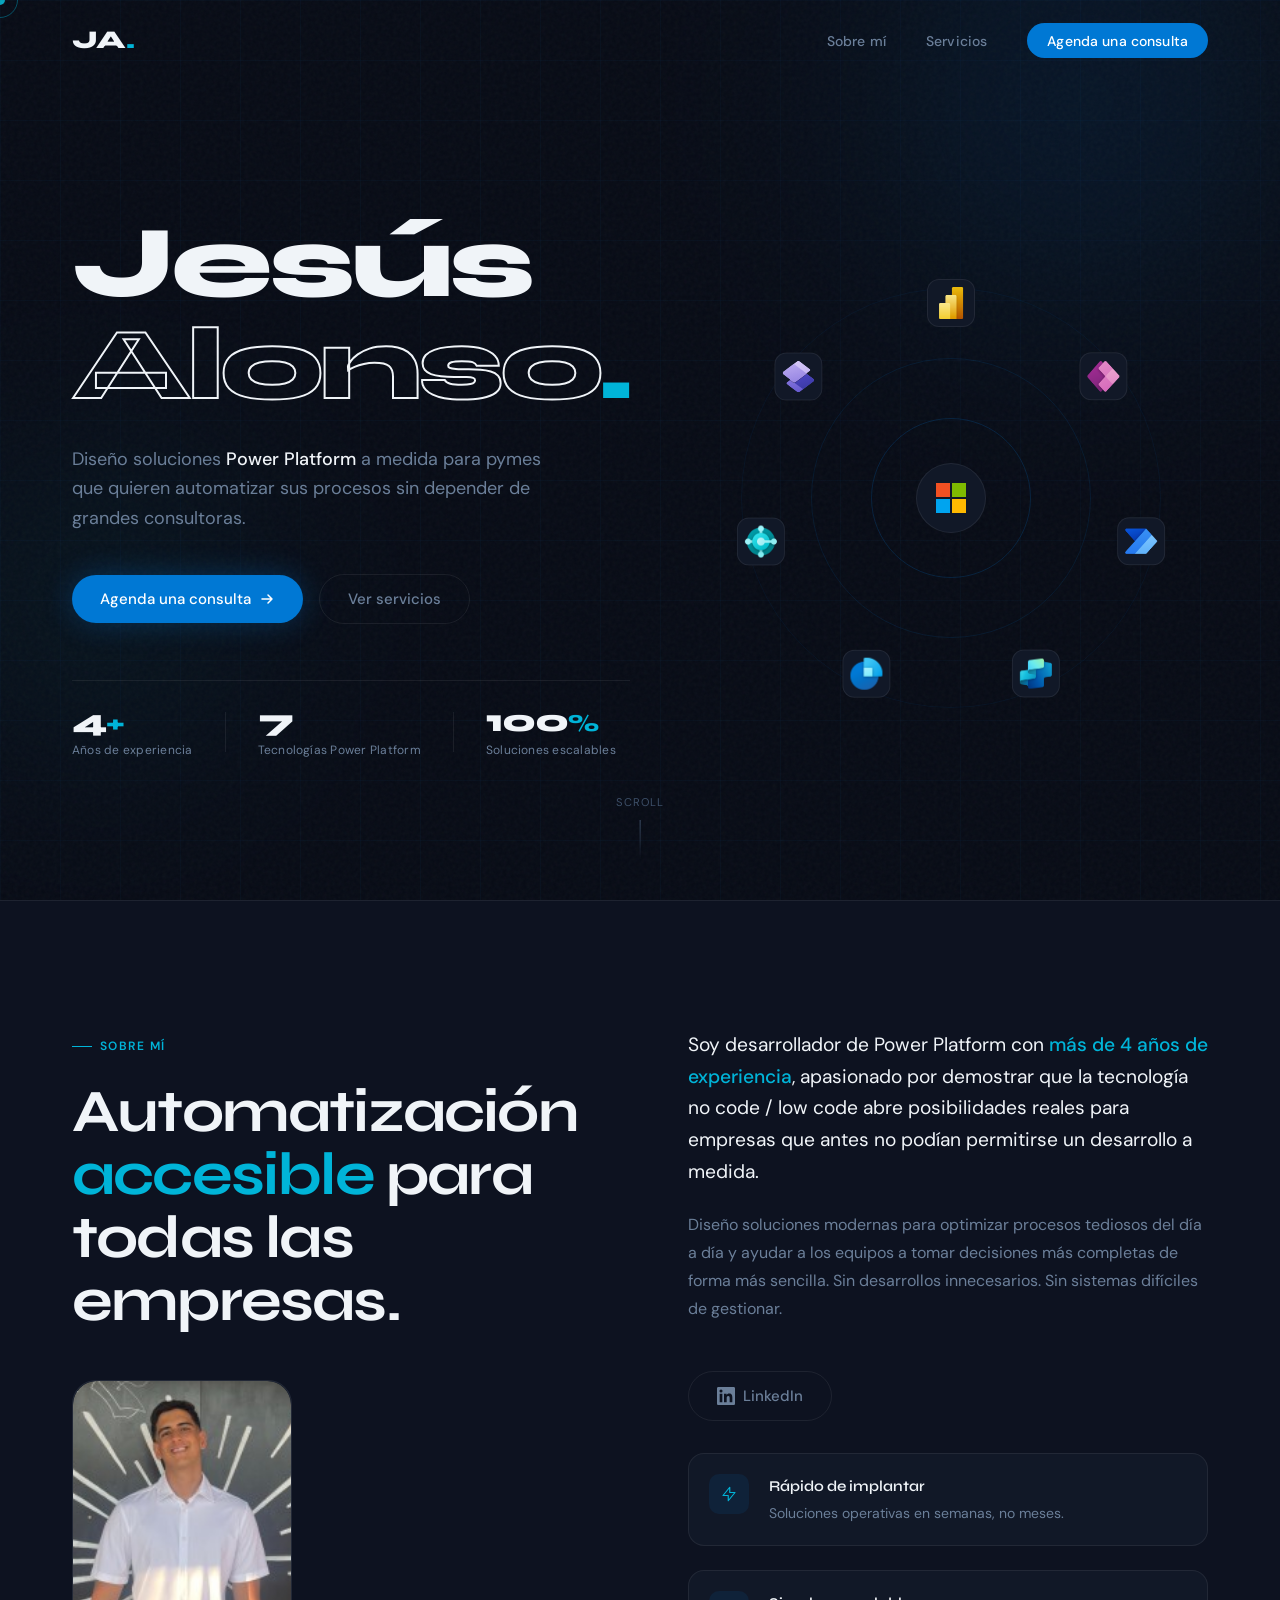
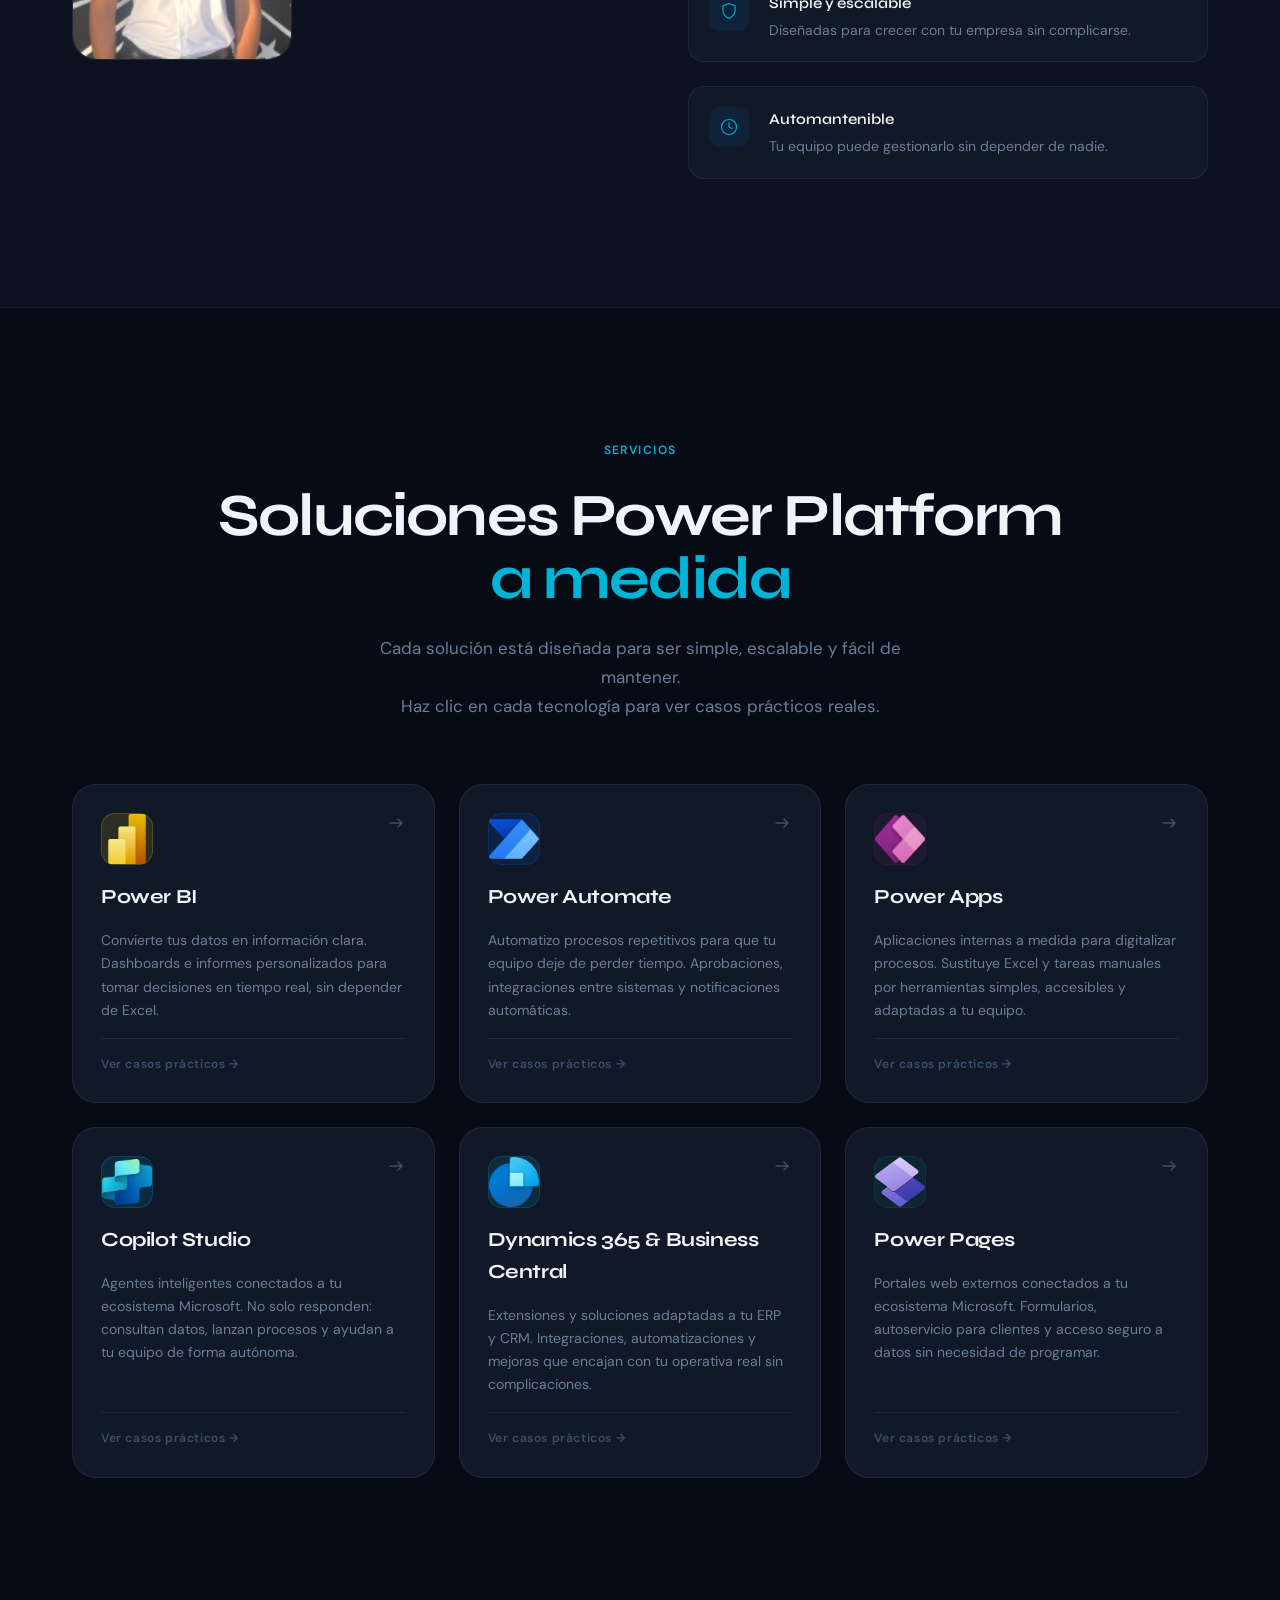
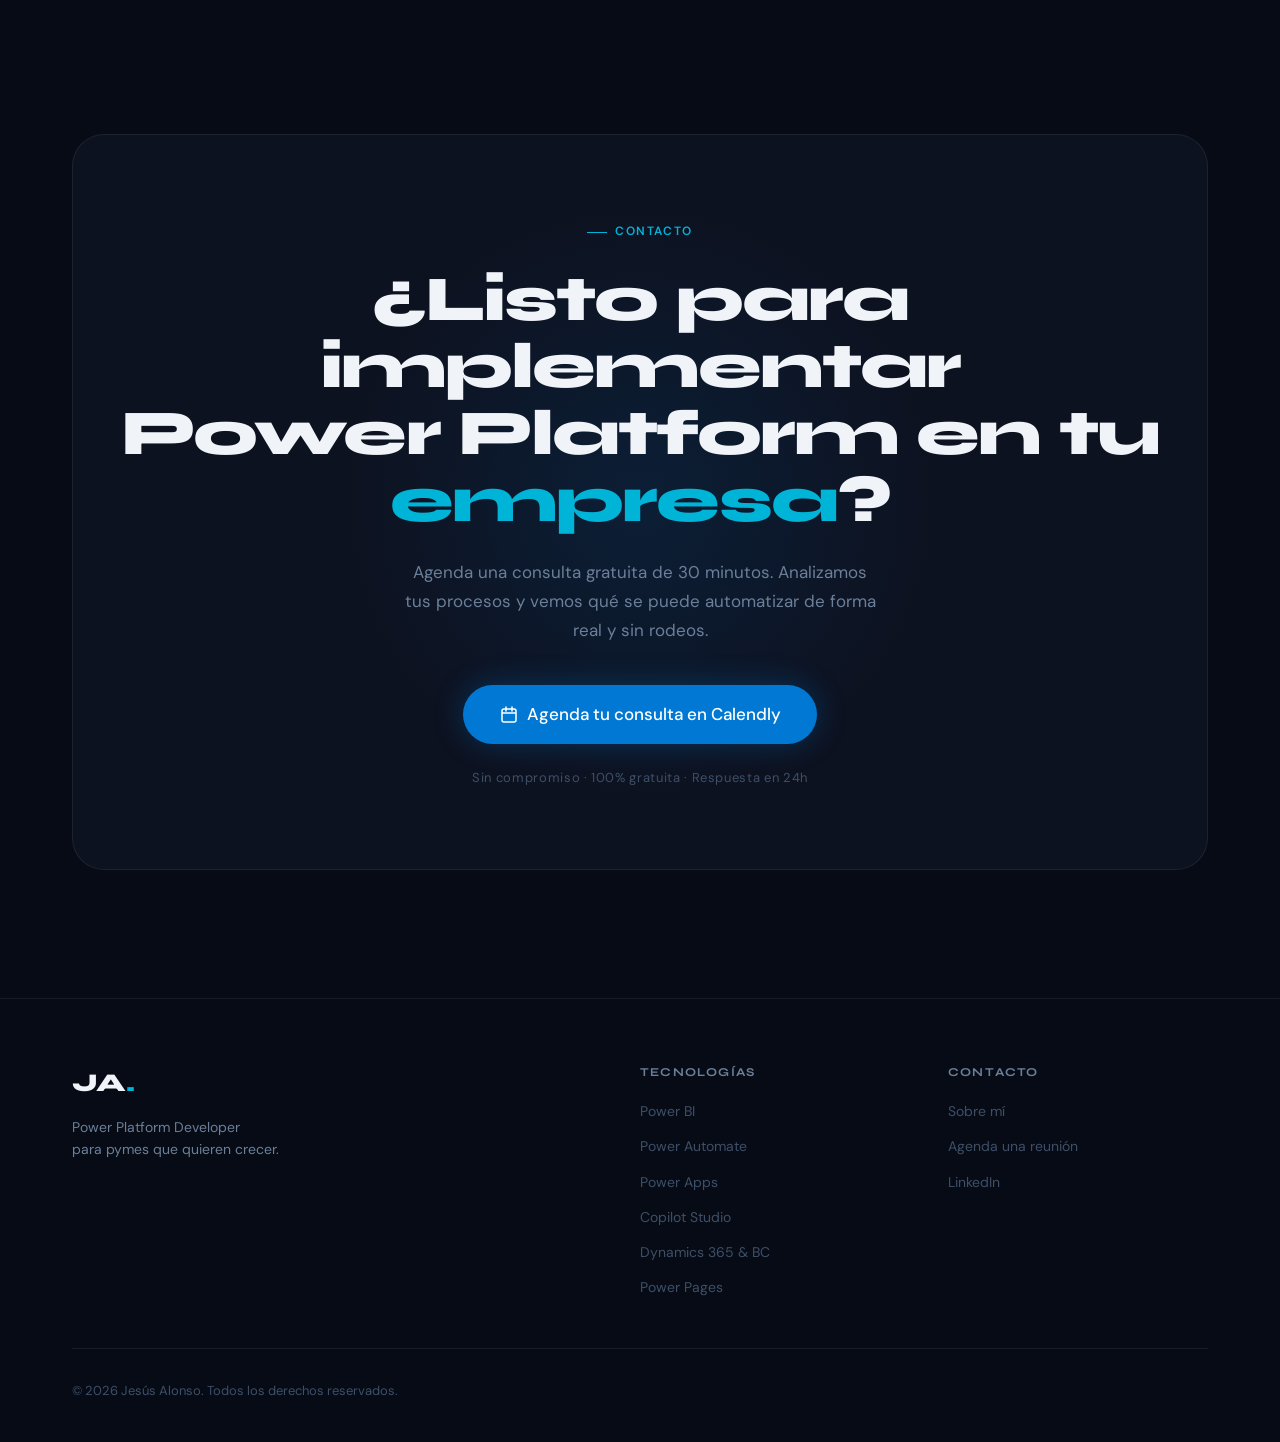
==== index.html @ 7ef9ef55 "Remove hero subtitle br tag, let text flow naturally" ====
<!DOCTYPE html>
<html lang="es">
<head>
  <meta charset="UTF-8" />
  <meta name="viewport" content="width=device-width, initial-scale=1.0" />
  <title>Jesús Alonso — Power Platform Developer</title>
  <meta name="description" content="Soluciones Power Platform a medida para optimizar los procesos de tu empresa. Power BI, Power Apps, Power Automate, Copilot Studio, Dynamics 365 y Business Central." />
  <link rel="preconnect" href="https://fonts.googleapis.com" />
  <link rel="preconnect" href="https://fonts.gstatic.com" crossorigin />
  <link href="https://fonts.googleapis.com/css2?family=Syne:wght@400;500;600;700;800&family=DM+Sans:ital,opsz,wght@0,9..40,300;0,9..40,400;0,9..40,500;1,9..40,300&display=swap" rel="stylesheet" />
  <link rel="stylesheet" href="css/styles.css" />
</head>
<body>

  <!-- CURSOR -->
  <div class="cursor" id="cursor"></div>
  <div class="cursor-trail" id="cursorTrail"></div>

  <!-- NAVIGATION -->
  <nav class="nav" id="nav">
    <div class="nav-inner">
      <a href="#" class="nav-logo">JA<span class="dot">.</span></a>
      <ul class="nav-links">
        <li><a href="#about">Sobre mí</a></li>
        <li><a href="#services">Servicios</a></li>
        <li><a href="#contact" class="nav-cta">Agenda una consulta</a></li>
      </ul>
      <button class="nav-toggle" id="navToggle" aria-label="Menú">
        <span></span><span></span><span></span>
      </button>
    </div>
  </nav>

  <!-- HERO -->
  <section class="hero" id="hero">
    <div class="hero-bg">
      <div class="grid-overlay"></div>
      <div class="glow glow-1"></div>
      <div class="glow glow-2"></div>
      <div class="noise"></div>
    </div>

    <div class="hero-content">
      <h1 class="hero-title reveal">
        <span class="title-line">Jesús</span>
        <span class="title-line accent-line">Alonso<span class="accent-dot">.</span></span>
      </h1>

      <p class="hero-subtitle reveal">
        Diseño soluciones <strong>Power Platform</strong> a medida para pymes que quieren automatizar sus procesos sin depender de grandes consultoras.
      </p>

      <div class="hero-actions reveal">
        <a href="#contact" class="btn btn-primary">
          <span>Agenda una consulta</span>
          <svg width="16" height="16" viewBox="0 0 16 16" fill="none"><path d="M3 8h10M9 4l4 4-4 4" stroke="currentColor" stroke-width="1.5" stroke-linecap="round" stroke-linejoin="round"/></svg>
        </a>
        <a href="#services" class="btn btn-ghost">Ver servicios</a>
      </div>

      <div class="hero-stats reveal">
        <div class="stat">
          <span class="stat-number">4<span class="stat-plus">+</span></span>
          <span class="stat-label">Años de experiencia</span>
        </div>
        <div class="stat-divider"></div>
        <div class="stat">
          <span class="stat-number">7</span>
          <span class="stat-label">Tecnologías Power Platform</span>
        </div>
        <div class="stat-divider"></div>
        <div class="stat">
          <span class="stat-number">100<span class="stat-plus">%</span></span>
          <span class="stat-label">Soluciones escalables</span>
        </div>
      </div>
    </div>

    <div class="hero-visual">
      <div class="tech-orbit">
        <div class="orbit-ring orbit-ring-1"></div>
        <div class="orbit-ring orbit-ring-2"></div>
        <div class="orbit-ring orbit-ring-3"></div>
        <div class="orbit-center">
          <svg class="ms-logo" viewBox="0 0 32 32" fill="none" xmlns="http://www.w3.org/2000/svg">
            <rect x="1" y="1" width="14" height="14" fill="#f25022"/>
            <rect x="17" y="1" width="14" height="14" fill="#7fba00"/>
            <rect x="1" y="17" width="14" height="14" fill="#00a4ef"/>
            <rect x="17" y="17" width="14" height="14" fill="#ffb900"/>
          </svg>
        </div>
        <!-- Power BI -->
        <div class="orbit-icon" style="--angle:0deg" title="Power BI">
          <img src="img/Power bi.svg.png" alt="Power BI" style="width:32px;height:32px;object-fit:contain;" />
        </div>
        <!-- Power Apps -->
        <div class="orbit-icon" style="--angle:51.4deg" title="Power Apps">
          <img src="img/PowerappsLogo.svg.png" alt="Power Apps" style="width:32px;height:32px;object-fit:contain;" />
        </div>
        <!-- Power Automate -->
        <div class="orbit-icon" style="--angle:102.8deg" title="Power Automate">
          <img src="img/LogoPowerautomate.svg.png" alt="Power Automate" style="width:32px;height:32px;object-fit:contain;" />
        </div>
        <!-- Copilot Studio -->
        <div class="orbit-icon" style="--angle:154.2deg" title="Copilot Studio">
          <img src="img/CopilotStudioLogo.webp" alt="Copilot Studio" style="width:32px;height:32px;object-fit:contain;" />
        </div>
        <!-- Dynamics 365 Sales -->
        <div class="orbit-icon" style="--angle:205.7deg" title="Dynamics 365 Sales">
          <img src="img/LogoDynamics365Sales.svg.png" alt="Dynamics 365 Sales" style="width:32px;height:32px;object-fit:contain;" />
        </div>
        <!-- Business Central -->
        <div class="orbit-icon" style="--angle:257.1deg" title="Business Central">
          <img src="img/LogoBusinessCentral.svg.png" alt="Business Central" style="width:32px;height:32px;object-fit:contain;" />
        </div>
        <!-- Power Pages -->
        <div class="orbit-icon" style="--angle:308.5deg" title="Power Pages">
          <img src="img/LogoPowerPages.svg" alt="Power Pages" style="width:32px;height:32px;object-fit:contain;" />
        </div>
      </div>
    </div>

    <div class="scroll-indicator">
      <span>Scroll</span>
      <div class="scroll-line"></div>
    </div>
  </section>

  <!-- ABOUT -->
  <section class="about section" id="about">
    <div class="container">
      <div class="about-grid">
        <div class="about-left">
          <div class="section-tag reveal">Sobre mí</div>
          <h2 class="section-title reveal">
            Automatización<br /><em>accesible</em> para<br />todas las empresas.
          </h2>
          <div class="about-portrait reveal">
            <div class="portrait-frame">
              <div class="portrait-placeholder">
                <img src="img/JesusImagenPersonal.jfif" alt="Jesús Alonso" style="width:100%;height:100%;object-fit:cover;border-radius:inherit;" />
              </div>
              <div class="portrait-accent"></div>
            </div>
          </div>
        </div>

        <div class="about-right">
          <p class="about-lead reveal">
            Soy desarrollador de Power Platform con <strong>más de 4 años de experiencia</strong>, apasionado por demostrar que la tecnología no code / low code abre posibilidades reales para empresas que antes no podían permitirse un desarrollo a medida.
          </p>
          <p class="about-body reveal">
            Diseño soluciones modernas para optimizar procesos tediosos del día a día y ayudar a los equipos a tomar decisiones más completas de forma más sencilla. Sin desarrollos innecesarios. Sin sistemas difíciles de gestionar.
          </p>

          <a href="https://www.linkedin.com/in/jesús-alonso-cendrero-a68b97226" target="_blank" rel="noopener noreferrer" class="btn btn-ghost reveal" style="display:inline-flex;align-items:center;gap:0.5rem;margin-bottom:2rem;">
            <svg width="18" height="18" viewBox="0 0 24 24" fill="currentColor"><path d="M20.447 20.452h-3.554v-5.569c0-1.328-.027-3.037-1.852-3.037-1.853 0-2.136 1.445-2.136 2.939v5.667H9.351V9h3.414v1.561h.046c.477-.9 1.637-1.85 3.37-1.85 3.601 0 4.267 2.37 4.267 5.455v6.286zM5.337 7.433a2.062 2.062 0 0 1-2.063-2.065 2.064 2.064 0 1 1 2.063 2.065zm1.782 13.019H3.555V9h3.564v11.452zM22.225 0H1.771C.792 0 0 .774 0 1.729v20.542C0 23.227.792 24 1.771 24h20.451C23.2 24 24 23.227 24 22.271V1.729C24 .774 23.2 0 22.222 0h.003z"/></svg>
            <span>LinkedIn</span>
          </a>

          <div class="about-pillars reveal">
            <div class="pillar">
              <div class="pillar-icon">
                <svg viewBox="0 0 24 24" fill="none" stroke="currentColor" stroke-width="1.5"><path d="M13 10V3L4 14h7v7l9-11h-7z" stroke-linecap="round" stroke-linejoin="round"/></svg>
              </div>
              <div>
                <h4>Rápido de implantar</h4>
                <p>Soluciones operativas en semanas, no meses.</p>
              </div>
            </div>
            <div class="pillar">
              <div class="pillar-icon">
                <svg viewBox="0 0 24 24" fill="none" stroke="currentColor" stroke-width="1.5"><path d="M12 22s8-4 8-10V5l-8-3-8 3v7c0 6 8 10 8 10z" stroke-linecap="round" stroke-linejoin="round"/></svg>
              </div>
              <div>
                <h4>Simple y escalable</h4>
                <p>Diseñadas para crecer con tu empresa sin complicarse.</p>
              </div>
            </div>
            <div class="pillar">
              <div class="pillar-icon">
                <svg viewBox="0 0 24 24" fill="none" stroke="currentColor" stroke-width="1.5"><circle cx="12" cy="12" r="10"/><path d="M12 6v6l4 2" stroke-linecap="round" stroke-linejoin="round"/></svg>
              </div>
              <div>
                <h4>Automantenible</h4>
                <p>Tu equipo puede gestionarlo sin depender de nadie.</p>
              </div>
            </div>
          </div>
        </div>
      </div>
    </div>
  </section>

  <!-- SERVICES -->
  <section class="services section" id="services">
    <div class="container">
      <div class="section-header">
        <div class="section-tag reveal">Servicios</div>
        <h2 class="section-title reveal">
          Soluciones Power Platform<br /><em>a medida</em>
        </h2>
        <p class="section-desc reveal">
          Cada solución está diseñada para ser simple, escalable y fácil de mantener.<br />
          Haz clic en cada tecnología para ver casos prácticos reales.
        </p>
      </div>

      <div class="services-grid">

        <!-- Power BI -->
        <a href="pages/power-bi.html" class="service-card reveal" data-color="#F2C811">
          <div class="card-top">
            <div class="card-icon" style="--icon-color: #F2C811">
              <img src="img/Power bi.svg.png" alt="Power BI" style="width:100%;height:100%;object-fit:contain;" />
            </div>
            <div class="card-arrow">
              <svg width="20" height="20" viewBox="0 0 20 20" fill="none"><path d="M4 10h12M12 6l4 4-4 4" stroke="currentColor" stroke-width="1.5" stroke-linecap="round" stroke-linejoin="round"/></svg>
            </div>
          </div>
          <h3 class="card-title">Power BI</h3>
          <p class="card-desc">Convierte tus datos en información clara. Dashboards e informes personalizados para tomar decisiones en tiempo real, sin depender de Excel.</p>
          <div class="card-tag">Ver casos prácticos →</div>
        </a>

        <!-- Power Automate -->
        <a href="pages/power-automate.html" class="service-card reveal" data-color="#0066FF">
          <div class="card-top">
            <div class="card-icon" style="--icon-color: #0066FF">
              <img src="img/LogoPowerautomate.svg.png" alt="Power Automate" style="width:100%;height:100%;object-fit:contain;" />
            </div>
            <div class="card-arrow">
              <svg width="20" height="20" viewBox="0 0 20 20" fill="none"><path d="M4 10h12M12 6l4 4-4 4" stroke="currentColor" stroke-width="1.5" stroke-linecap="round" stroke-linejoin="round"/></svg>
            </div>
          </div>
          <h3 class="card-title">Power Automate</h3>
          <p class="card-desc">Automatizo procesos repetitivos para que tu equipo deje de perder tiempo. Aprobaciones, integraciones entre sistemas y notificaciones automáticas.</p>
          <div class="card-tag">Ver casos prácticos →</div>
        </a>

        <!-- Power Apps -->
        <a href="pages/power-apps.html" class="service-card reveal" data-color="#742774">
          <div class="card-top">
            <div class="card-icon" style="--icon-color: #742774">
              <img src="img/PowerappsLogo.svg.png" alt="Power Apps" style="width:100%;height:100%;object-fit:contain;" />
            </div>
            <div class="card-arrow">
              <svg width="20" height="20" viewBox="0 0 20 20" fill="none"><path d="M4 10h12M12 6l4 4-4 4" stroke="currentColor" stroke-width="1.5" stroke-linecap="round" stroke-linejoin="round"/></svg>
            </div>
          </div>
          <h3 class="card-title">Power Apps</h3>
          <p class="card-desc">Aplicaciones internas a medida para digitalizar procesos. Sustituye Excel y tareas manuales por herramientas simples, accesibles y adaptadas a tu equipo.</p>
          <div class="card-tag">Ver casos prácticos →</div>
        </a>

        <!-- Copilot Studio -->
        <a href="pages/copilot-studio.html" class="service-card reveal" data-color="#00B0F0">
          <div class="card-top">
            <div class="card-icon" style="--icon-color: #00B0F0">
              <img src="img/CopilotStudioLogo.webp" alt="Copilot Studio" style="width:100%;height:100%;object-fit:contain;" />
            </div>
            <div class="card-arrow">
              <svg width="20" height="20" viewBox="0 0 20 20" fill="none"><path d="M4 10h12M12 6l4 4-4 4" stroke="currentColor" stroke-width="1.5" stroke-linecap="round" stroke-linejoin="round"/></svg>
            </div>
          </div>
          <h3 class="card-title">Copilot Studio</h3>
          <p class="card-desc">Agentes inteligentes conectados a tu ecosistema Microsoft. No solo responden: consultan datos, lanzan procesos y ayudan a tu equipo de forma autónoma.</p>
          <div class="card-tag">Ver casos prácticos →</div>
        </a>

        <!-- Dynamics 365 -->
        <a href="pages/dynamics-365.html" class="service-card reveal" data-color="#002050">
          <div class="card-top">
            <div class="card-icon" style="--icon-color: #00B4D8">
              <img src="img/LogoDynamics365Sales.svg.png" alt="Dynamics 365" style="width:100%;height:100%;object-fit:contain;" />
            </div>
            <div class="card-arrow">
              <svg width="20" height="20" viewBox="0 0 20 20" fill="none"><path d="M4 10h12M12 6l4 4-4 4" stroke="currentColor" stroke-width="1.5" stroke-linecap="round" stroke-linejoin="round"/></svg>
            </div>
          </div>
          <h3 class="card-title">Dynamics 365 & Business Central</h3>
          <p class="card-desc">Extensiones y soluciones adaptadas a tu ERP y CRM. Integraciones, automatizaciones y mejoras que encajan con tu operativa real sin complicaciones.</p>
          <div class="card-tag">Ver casos prácticos →</div>
        </a>

        <!-- Power Pages -->
        <a href="pages/power-pages.html" class="service-card reveal" data-color="#038387">
          <div class="card-top">
            <div class="card-icon" style="--icon-color: #038387">
              <img src="img/LogoPowerPages.svg" alt="Power Pages" style="width:100%;height:100%;object-fit:contain;" />
            </div>
            <div class="card-arrow">
              <svg width="20" height="20" viewBox="0 0 20 20" fill="none"><path d="M4 10h12M12 6l4 4-4 4" stroke="currentColor" stroke-width="1.5" stroke-linecap="round" stroke-linejoin="round"/></svg>
            </div>
          </div>
          <h3 class="card-title">Power Pages</h3>
          <p class="card-desc">Portales web externos conectados a tu ecosistema Microsoft. Formularios, autoservicio para clientes y acceso seguro a datos sin necesidad de programar.</p>
          <div class="card-tag">Ver casos prácticos →</div>
        </a>

      </div>
    </div>
  </section>

  <!-- CTA / CONTACT -->
  <section class="contact section" id="contact">
    <div class="container">
      <div class="contact-inner">
        <div class="contact-bg-glow"></div>
        <div class="section-tag reveal">Contacto</div>
        <h2 class="contact-title reveal">
          ¿Listo para implementar <br />Power Platform en tu <br /><em>empresa</em>?
        </h2>
        <p class="contact-desc reveal">
          Agenda una consulta gratuita de 30 minutos. Analizamos tus procesos y vemos qué se puede automatizar de forma real y sin rodeos.
        </p>
        <div class="contact-actions reveal">
          <a
            href="https://calendly.com/jesusalonsopp"
            target="_blank"
            rel="noopener noreferrer"
            class="btn btn-primary btn-large"
          >
            <svg width="20" height="20" viewBox="0 0 20 20" fill="none"><rect x="3" y="4" width="14" height="13" rx="2" stroke="currentColor" stroke-width="1.5"/><path d="M3 8h14" stroke="currentColor" stroke-width="1.5"/><path d="M7 2v4M13 2v4" stroke="currentColor" stroke-width="1.5" stroke-linecap="round"/></svg>
            <span>Agenda tu consulta en Calendly</span>
          </a>
        </div>
        <p class="contact-note reveal">Sin compromiso · 100% gratuita · Respuesta en 24h</p>
      </div>
    </div>
  </section>

  <!-- FOOTER -->
  <footer class="footer">
    <div class="container">
      <div class="footer-inner">
        <div class="footer-brand">
          <a href="#" class="nav-logo">JA<span class="dot">.</span></a>
          <p>Power Platform Developer<br />para pymes que quieren crecer.</p>
        </div>
        <div class="footer-links">
          <h5>Tecnologías</h5>
          <ul>
            <li><a href="pages/power-bi.html">Power BI</a></li>
            <li><a href="pages/power-automate.html">Power Automate</a></li>
            <li><a href="pages/power-apps.html">Power Apps</a></li>
            <li><a href="pages/copilot-studio.html">Copilot Studio</a></li>
            <li><a href="pages/dynamics-365.html">Dynamics 365 & BC</a></li>
            <li><a href="pages/power-pages.html">Power Pages</a></li>
          </ul>
        </div>
        <div class="footer-links">
          <h5>Contacto</h5>
          <ul>
            <li><a href="#about">Sobre mí</a></li>
            <li><a href="#contact">Agenda una reunión</a></li>
            <li><a href="https://www.linkedin.com/in/jesús-alonso-cendrero-a68b97226" target="_blank" rel="noopener noreferrer">LinkedIn</a></li>
          </ul>
        </div>
      </div>
      <div class="footer-bottom">
        <p>© 2026 Jesús Alonso. Todos los derechos reservados.</p>
      </div>
    </div>
  </footer>

  <script src="js/main.js"></script>
</body>
</html>
---- css/styles.css ----
/* ===================================
   JESÚS ALONSO — POWER PLATFORM
   Design: Dark Luxury Tech
   =================================== */

/* ----------- TOKENS ----------- */
:root {
  --bg:          #070b15;
  --bg-surface:  #0d1220;
  --bg-card:     #111827;
  --bg-card-hover: #161e30;
  --border:      rgba(255,255,255,0.07);
  --border-glow: rgba(0,120,212,0.3);

  --blue:        #0078d4;
  --blue-bright: #2196f3;
  --cyan:        #00b4d8;
  --cyan-dim:    rgba(0,180,216,0.15);

  --text:        #f0f4f8;
  --text-muted:  #6b7f99;
  --text-dim:    #3d4f68;

  --radius-sm:   8px;
  --radius:      16px;
  --radius-lg:   24px;

  --font-display: 'Syne', sans-serif;
  --font-body:    'DM Sans', sans-serif;

  --ease-out: cubic-bezier(0.16, 1, 0.3, 1);
  --ease-in-out: cubic-bezier(0.4, 0, 0.2, 1);
}

/* ----------- RESET ----------- */
*, *::before, *::after { box-sizing: border-box; margin: 0; padding: 0; }

html {
  scroll-behavior: smooth;
  font-size: 16px;
}

body {
  background: var(--bg);
  color: var(--text);
  font-family: var(--font-body);
  font-size: 1rem;
  line-height: 1.6;
  overflow-x: hidden;
  cursor: none;
}

img, svg { display: block; max-width: 100%; }
a { color: inherit; text-decoration: none; }
ul { list-style: none; }

/* ----------- CURSOR ----------- */
.cursor {
  position: fixed;
  width: 10px;
  height: 10px;
  background: var(--cyan);
  border-radius: 50%;
  pointer-events: none;
  z-index: 9999;
  transform: translate(-50%, -50%);
  transition: transform 0.1s, width 0.2s var(--ease-out), height 0.2s var(--ease-out), opacity 0.2s;
  mix-blend-mode: difference;
}

.cursor-trail {
  position: fixed;
  width: 36px;
  height: 36px;
  border: 1px solid rgba(0,180,216,0.4);
  border-radius: 50%;
  pointer-events: none;
  z-index: 9998;
  transform: translate(-50%, -50%);
  transition: transform 0.12s var(--ease-out), width 0.3s var(--ease-out), height 0.3s var(--ease-out), opacity 0.3s;
}

body:has(a:hover) .cursor { width: 16px; height: 16px; }
body:has(a:hover) .cursor-trail { width: 48px; height: 48px; border-color: rgba(0,180,216,0.7); }

/* ----------- LAYOUT ----------- */
.container {
  max-width: 1200px;
  margin: 0 auto;
  padding: 0 2rem;
}

.section {
  padding: 8rem 0;
}

/* ----------- NOISE / BG ----------- */
.noise {
  position: absolute;
  inset: 0;
  background-image: url("data:image/svg+xml,%3Csvg viewBox='0 0 256 256' xmlns='http://www.w3.org/2000/svg'%3E%3Cfilter id='noise'%3E%3CfeTurbulence type='fractalNoise' baseFrequency='0.9' numOctaves='4' stitchTiles='stitch'/%3E%3C/filter%3E%3Crect width='100%25' height='100%25' filter='url(%23noise)' opacity='0.04'/%3E%3C/svg%3E");
  pointer-events: none;
  z-index: 1;
}

.grid-overlay {
  position: absolute;
  inset: 0;
  background-image:
    linear-gradient(rgba(0,120,212,0.04) 1px, transparent 1px),
    linear-gradient(90deg, rgba(0,120,212,0.04) 1px, transparent 1px);
  background-size: 60px 60px;
  pointer-events: none;
}

/* ----------- NAVIGATION ----------- */
.nav {
  position: fixed;
  top: 0;
  left: 0;
  right: 0;
  z-index: 100;
  padding: 1.25rem 0;
  transition: background 0.4s, backdrop-filter 0.4s, border-color 0.4s;
  border-bottom: 1px solid transparent;
}

.nav.scrolled {
  background: rgba(7, 11, 21, 0.85);
  backdrop-filter: blur(20px);
  -webkit-backdrop-filter: blur(20px);
  border-bottom-color: var(--border);
}

.nav-inner {
  max-width: 1200px;
  margin: 0 auto;
  padding: 0 2rem;
  display: flex;
  align-items: center;
  justify-content: space-between;
}

.nav-logo {
  font-family: var(--font-display);
  font-size: 1.6rem;
  font-weight: 800;
  letter-spacing: -0.02em;
  color: var(--text);
}

.nav-logo .dot { color: var(--cyan); }

.nav-links {
  display: flex;
  align-items: center;
  gap: 2.5rem;
}

.nav-links a {
  font-size: 0.875rem;
  font-weight: 500;
  color: var(--text-muted);
  letter-spacing: 0.01em;
  transition: color 0.2s;
}

.nav-links a:hover { color: var(--text); }

.nav-cta {
  background: var(--blue) !important;
  color: #fff !important;
  padding: 0.55rem 1.25rem;
  border-radius: 100px;
  transition: background 0.2s, transform 0.2s !important;
}

.nav-cta:hover { background: var(--blue-bright) !important; transform: translateY(-1px); }

.nav-toggle {
  display: none;
  flex-direction: column;
  gap: 5px;
  background: none;
  border: none;
  cursor: none;
  padding: 4px;
}

.nav-toggle span {
  display: block;
  width: 24px;
  height: 1.5px;
  background: var(--text);
  transition: transform 0.3s, opacity 0.3s;
}

/* ----------- BUTTONS ----------- */
.btn {
  display: inline-flex;
  align-items: center;
  gap: 0.5rem;
  font-family: var(--font-body);
  font-size: 0.9375rem;
  font-weight: 500;
  padding: 0.75rem 1.75rem;
  border-radius: 100px;
  transition: all 0.2s var(--ease-out);
  white-space: nowrap;
}

.btn-primary {
  background: var(--blue);
  color: #fff;
  box-shadow: 0 0 30px rgba(0,120,212,0.3);
}

.btn-primary:hover {
  background: var(--blue-bright);
  transform: translateY(-2px);
  box-shadow: 0 4px 40px rgba(0,120,212,0.5);
}

.btn-ghost {
  background: transparent;
  color: var(--text-muted);
  border: 1px solid var(--border);
}

.btn-ghost:hover {
  color: var(--text);
  border-color: var(--border-glow);
  background: rgba(0,120,212,0.07);
}

.btn-large {
  font-size: 1.0625rem;
  padding: 1rem 2.25rem;
}

/* ----------- TAGS / LABELS ----------- */
.section-tag {
  display: inline-flex;
  align-items: center;
  gap: 0.5rem;
  font-size: 0.75rem;
  font-weight: 600;
  letter-spacing: 0.12em;
  text-transform: uppercase;
  color: var(--cyan);
  margin-bottom: 1.5rem;
}

.section-tag::before {
  content: '';
  display: block;
  width: 20px;
  height: 1px;
  background: var(--cyan);
}

/* ----------- SECTION TITLE ----------- */
.section-title {
  font-family: var(--font-display);
  font-size: clamp(2.25rem, 5vw, 3.75rem);
  font-weight: 700;
  line-height: 1.05;
  letter-spacing: -0.03em;
  color: var(--text);
}

.section-title em {
  font-style: normal;
  color: var(--cyan);
}

.section-desc {
  font-size: 1.0625rem;
  color: var(--text-muted);
  line-height: 1.7;
  max-width: 560px;
}

.section-header {
  text-align: center;
  margin-bottom: 4rem;
}

.section-header .section-tag {
  justify-content: center;
}

.section-header .section-tag::before { display: none; }

.section-header .section-desc {
  margin: 1.5rem auto 0;
}

/* ----------- HERO ----------- */
.hero {
  position: relative;
  min-height: 100vh;
  display: grid;
  grid-template-columns: 1fr 1fr;
  align-items: center;
  gap: 4rem;
  padding: 0 2rem;
  max-width: 1200px;
  margin: 0 auto;
  padding-top: 6rem;
}

.hero-bg {
  position: fixed;
  inset: 0;
  z-index: -1;
  overflow: hidden;
}

.glow {
  position: absolute;
  border-radius: 50%;
  filter: blur(100px);
  pointer-events: none;
}

.glow-1 {
  width: 600px;
  height: 600px;
  background: radial-gradient(circle, rgba(0,120,212,0.15) 0%, transparent 70%);
  top: -200px;
  right: -100px;
  animation: floatGlow 8s ease-in-out infinite;
}

.glow-2 {
  width: 400px;
  height: 400px;
  background: radial-gradient(circle, rgba(0,180,216,0.1) 0%, transparent 70%);
  bottom: 100px;
  left: -100px;
  animation: floatGlow 10s ease-in-out infinite reverse;
}

@keyframes floatGlow {
  0%, 100% { transform: translate(0, 0); }
  50% { transform: translate(30px, -30px); }
}

.hero-badge {
  display: inline-flex;
  align-items: center;
  gap: 0.75rem;
  font-size: 0.75rem;
  font-weight: 500;
  letter-spacing: 0.08em;
  text-transform: uppercase;
  color: var(--text-muted);
  border: 1px solid var(--border);
  background: rgba(255,255,255,0.03);
  padding: 0.5rem 1rem;
  border-radius: 100px;
  margin-bottom: 2rem;
}

.badge-dot {
  width: 7px;
  height: 7px;
  background: var(--cyan);
  border-radius: 50%;
  box-shadow: 0 0 8px var(--cyan);
  animation: pulse 2s ease-in-out infinite;
}

@keyframes pulse {
  0%, 100% { opacity: 1; box-shadow: 0 0 8px var(--cyan); }
  50% { opacity: 0.6; box-shadow: 0 0 16px var(--cyan); }
}

.hero-title {
  font-family: var(--font-display);
  font-size: clamp(3.5rem, 8vw, 6.5rem);
  font-weight: 800;
  line-height: 1;
  letter-spacing: -0.04em;
  margin-bottom: 1.75rem;
}

.title-line { display: block; }

.accent-line {
  color: transparent;
  -webkit-text-stroke: 2px var(--text);
}

.accent-dot { color: var(--cyan); -webkit-text-stroke: 0; }

.hero-subtitle {
  font-size: 1.125rem;
  color: var(--text-muted);
  line-height: 1.65;
  margin-bottom: 2.5rem;
  max-width: 500px;
}

.hero-subtitle strong { color: var(--text); font-weight: 500; }

.hero-actions {
  display: flex;
  align-items: center;
  gap: 1rem;
  margin-bottom: 3.5rem;
  flex-wrap: wrap;
}

.hero-stats {
  display: flex;
  align-items: center;
  gap: 2rem;
  padding: 1.5rem 0;
  border-top: 1px solid var(--border);
}

.stat-number {
  display: block;
  font-family: var(--font-display);
  font-size: 2rem;
  font-weight: 800;
  letter-spacing: -0.03em;
  color: var(--text);
  line-height: 1;
}

.stat-plus { color: var(--cyan); font-size: 1.5rem; }

.stat-label {
  display: block;
  font-size: 0.75rem;
  color: var(--text-muted);
  margin-top: 0.25rem;
  letter-spacing: 0.02em;
}

.stat-divider {
  width: 1px;
  height: 40px;
  background: var(--border);
}

/* ----------- TECH ORBIT ----------- */
.hero-visual {
  display: flex;
  align-items: center;
  justify-content: center;
}

.tech-orbit {
  position: relative;
  width: 420px;
  height: 420px;
}

.orbit-ring {
  position: absolute;
  border-radius: 50%;
  border: 1px solid;
  top: 50%;
  left: 50%;
  transform: translate(-50%, -50%);
}

.orbit-ring-1 {
  width: 160px; height: 160px;
  border-color: rgba(0,120,212,0.2);
}
.orbit-ring-2 {
  width: 280px; height: 280px;
  border-color: rgba(0,120,212,0.12);
  animation: spin 30s linear infinite;
}
.orbit-ring-3 {
  width: 420px; height: 420px;
  border-color: rgba(0,120,212,0.07);
  animation: spin 50s linear infinite reverse;
}

@keyframes spin {
  from { transform: translate(-50%, -50%) rotate(0deg); }
  to   { transform: translate(-50%, -50%) rotate(360deg); }
}

.orbit-center {
  position: absolute;
  width: 70px; height: 70px;
  top: 50%; left: 50%;
  transform: translate(-50%, -50%);
  display: flex; align-items: center; justify-content: center;
  background: var(--bg-card);
  border-radius: 50%;
  border: 1px solid var(--border);
}

.ms-logo { width: 32px; height: 32px; }

.orbit-icon {
  position: absolute;
  width: 48px;
  height: 48px;
  top: 50%;
  left: 50%;
  background: var(--bg-card);
  border: 1px solid var(--border);
  border-radius: 12px;
  display: flex;
  align-items: center;
  justify-content: center;
  transform: translate(-50%, -50%)
    rotate(var(--angle))
    translateY(-195px)
    rotate(calc(-1 * var(--angle)));
  transition: border-color 0.3s, box-shadow 0.3s;
  overflow: hidden;
}

.orbit-icon svg { width: 28px; height: 28px; }
.orbit-icon img { display: block; }

.orbit-icon:hover {
  border-color: var(--border-glow);
  box-shadow: 0 0 20px rgba(0,120,212,0.3);
}

.scroll-indicator {
  position: absolute;
  bottom: 2.5rem;
  left: 50%;
  transform: translateX(-50%);
  display: flex;
  flex-direction: column;
  align-items: center;
  gap: 0.5rem;
  color: var(--text-dim);
  font-size: 0.7rem;
  letter-spacing: 0.1em;
  text-transform: uppercase;
}

.scroll-line {
  width: 1px;
  height: 40px;
  background: linear-gradient(to bottom, var(--text-dim), transparent);
  animation: scrollPulse 2s ease-in-out infinite;
}

@keyframes scrollPulse {
  0%, 100% { opacity: 0.4; }
  50% { opacity: 1; }
}

/* ----------- ABOUT ----------- */
.about {
  background: var(--bg-surface);
  border-top: 1px solid var(--border);
  border-bottom: 1px solid var(--border);
}

.about-grid {
  display: grid;
  grid-template-columns: 1fr 1fr;
  gap: 6rem;
  align-items: start;
}

.about-left {
  position: sticky;
  top: 7rem;
}

.about-portrait {
  margin-top: 3rem;
}

.portrait-frame {
  position: relative;
  width: 220px;
  height: 280px;
}

.portrait-placeholder {
  width: 100%;
  height: 100%;
  background: var(--bg-card);
  border-radius: var(--radius-lg);
  border: 1px solid var(--border);
  display: flex;
  align-items: center;
  justify-content: center;
  overflow: hidden;
}

.portrait-initials {
  font-family: var(--font-display);
  font-size: 4rem;
  font-weight: 800;
  color: var(--blue);
  opacity: 0.3;
  letter-spacing: -0.05em;
}

.portrait-accent { display: none; }

.about-lead {
  font-size: 1.2rem;
  color: var(--text);
  line-height: 1.65;
  margin-bottom: 1.5rem;
}

.about-lead strong { color: var(--cyan); font-weight: 500; }

.about-body {
  color: var(--text-muted);
  line-height: 1.75;
  margin-bottom: 3rem;
}

.about-pillars {
  display: flex;
  flex-direction: column;
  gap: 1.5rem;
}

.pillar {
  display: flex;
  gap: 1.25rem;
  align-items: flex-start;
  padding: 1.25rem;
  background: var(--bg-card);
  border-radius: var(--radius);
  border: 1px solid var(--border);
  transition: border-color 0.3s;
}

.pillar:hover { border-color: var(--border-glow); }

.pillar-icon {
  width: 40px;
  height: 40px;
  min-width: 40px;
  background: rgba(0,120,212,0.1);
  border-radius: 10px;
  display: flex;
  align-items: center;
  justify-content: center;
  color: var(--cyan);
}

.pillar-icon svg { width: 18px; height: 18px; }

.pillar h4 {
  font-family: var(--font-display);
  font-size: 0.9375rem;
  font-weight: 600;
  margin-bottom: 0.25rem;
  color: var(--text);
}

.pillar p { font-size: 0.875rem; color: var(--text-muted); }

/* ----------- SERVICES ----------- */
.services-grid {
  display: grid;
  grid-template-columns: repeat(3, 1fr);
  gap: 1.5rem;
}

.service-card {
  position: relative;
  display: flex;
  flex-direction: column;
  gap: 1rem;
  padding: 1.75rem;
  background: var(--bg-card);
  border: 1px solid var(--border);
  border-radius: var(--radius-lg);
  transition: all 0.3s var(--ease-out);
  overflow: hidden;
}

.service-card::before {
  content: '';
  position: absolute;
  inset: 0;
  background: radial-gradient(circle at top left, color-mix(in srgb, var(--icon-color, var(--blue)) 8%, transparent), transparent 60%);
  opacity: 0;
  transition: opacity 0.4s;
  pointer-events: none;
}

.service-card:hover {
  border-color: color-mix(in srgb, var(--icon-color, var(--blue)) 40%, transparent);
  transform: translateY(-4px);
  box-shadow: 0 20px 60px rgba(0,0,0,0.4);
}

.service-card:hover::before { opacity: 1; }

.card-top {
  display: flex;
  justify-content: space-between;
  align-items: flex-start;
}

.card-icon {
  width: 52px;
  height: 52px;
  background: color-mix(in srgb, var(--icon-color, var(--blue)) 12%, transparent);
  border-radius: 14px;
  display: flex;
  align-items: center;
  justify-content: center;
  border: 1px solid color-mix(in srgb, var(--icon-color, var(--blue)) 20%, transparent);
}

.card-icon svg { width: 30px; height: 30px; }

.card-arrow {
  color: var(--text-dim);
  transition: color 0.3s, transform 0.3s;
}

.service-card:hover .card-arrow {
  color: var(--text-muted);
  transform: translate(4px, -4px);
}

.card-title {
  font-family: var(--font-display);
  font-size: 1.25rem;
  font-weight: 700;
  letter-spacing: -0.02em;
  color: var(--text);
}

.card-desc {
  font-size: 0.875rem;
  color: var(--text-muted);
  line-height: 1.65;
  flex: 1;
}

.card-tag {
  font-size: 0.75rem;
  font-weight: 600;
  letter-spacing: 0.05em;
  color: var(--text-dim);
  margin-top: auto;
  padding-top: 1rem;
  border-top: 1px solid var(--border);
  transition: color 0.3s;
}

.service-card:hover .card-tag { color: var(--cyan); }

/* ----------- CTA / CONTACT ----------- */
.contact {
  text-align: center;
}

.contact-inner {
  position: relative;
  padding: 5rem 2rem;
  background: var(--bg-surface);
  border: 1px solid var(--border);
  border-radius: 32px;
  overflow: hidden;
}

.contact-bg-glow {
  position: absolute;
  width: 600px;
  height: 600px;
  background: radial-gradient(circle, rgba(0,120,212,0.12) 0%, transparent 70%);
  top: 50%;
  left: 50%;
  transform: translate(-50%, -50%);
  pointer-events: none;
}

.contact-title {
  font-family: var(--font-display);
  font-size: clamp(2.5rem, 5vw, 4rem);
  font-weight: 800;
  line-height: 1.05;
  letter-spacing: -0.03em;
  margin-bottom: 1.5rem;
  position: relative;
}

.contact-title em {
  font-style: normal;
  color: var(--cyan);
}

.contact-desc {
  font-size: 1.0625rem;
  color: var(--text-muted);
  line-height: 1.7;
  max-width: 480px;
  margin: 0 auto 2.5rem;
  position: relative;
}

.contact-actions {
  position: relative;
  margin-bottom: 1.5rem;
}

.contact-note {
  font-size: 0.8125rem;
  color: var(--text-dim);
  letter-spacing: 0.05em;
  position: relative;
}

/* ----------- FOOTER ----------- */
.footer {
  border-top: 1px solid var(--border);
  padding: 4rem 0 2.5rem;
}

.footer-inner {
  display: grid;
  grid-template-columns: 2fr 1fr 1fr;
  gap: 3rem;
  margin-bottom: 3rem;
}

.footer-brand p {
  margin-top: 0.75rem;
  font-size: 0.875rem;
  color: var(--text-muted);
  line-height: 1.6;
}

.footer-links h5 {
  font-family: var(--font-display);
  font-size: 0.75rem;
  font-weight: 700;
  letter-spacing: 0.1em;
  text-transform: uppercase;
  color: var(--text-muted);
  margin-bottom: 1rem;
}

.footer-links ul { display: flex; flex-direction: column; gap: 0.6rem; }

.footer-links a {
  font-size: 0.875rem;
  color: var(--text-dim);
  transition: color 0.2s;
}

.footer-links a:hover { color: var(--text); }

.footer-bottom {
  padding-top: 2rem;
  border-top: 1px solid var(--border);
  font-size: 0.8125rem;
  color: var(--text-dim);
}

/* ----------- DETAIL PAGES ----------- */
.detail-hero {
  padding: 8rem 0 5rem;
  position: relative;
  border-bottom: 1px solid var(--border);
  overflow: hidden;
}

.detail-hero-bg {
  position: absolute;
  inset: 0;
  z-index: 0;
}

.detail-hero .container { position: relative; z-index: 1; }

.detail-back {
  display: inline-flex;
  align-items: center;
  gap: 0.5rem;
  font-size: 0.8125rem;
  color: var(--text-muted);
  margin-bottom: 2rem;
  transition: color 0.2s, gap 0.2s;
}

.detail-back:hover { color: var(--text); gap: 0.75rem; }

.detail-back svg { width: 16px; height: 16px; transform: scaleX(-1); }

.detail-icon-large {
  width: 72px;
  height: 72px;
  border-radius: 20px;
  display: flex;
  align-items: center;
  justify-content: center;
  margin-bottom: 1.5rem;
}

.detail-icon-large svg { width: 40px; height: 40px; }

.detail-title {
  font-family: var(--font-display);
  font-size: clamp(2.5rem, 5vw, 4.5rem);
  font-weight: 800;
  letter-spacing: -0.04em;
  line-height: 1;
  margin-bottom: 1.25rem;
}

.detail-subtitle {
  font-size: 1.125rem;
  color: var(--text-muted);
  max-width: 560px;
  line-height: 1.65;
}

.detail-cases {
  padding: 6rem 0;
}

.cases-grid {
  display: grid;
  grid-template-columns: repeat(2, 1fr);
  gap: 1.5rem;
}

.case-card {
  background: var(--bg-card);
  border: 1px solid var(--border);
  border-radius: var(--radius-lg);
  padding: 2rem;
  transition: border-color 0.3s, transform 0.3s;
}

.case-card:hover {
  border-color: var(--border-glow);
  transform: translateY(-3px);
}

.case-number {
  font-family: var(--font-display);
  font-size: 0.7rem;
  font-weight: 700;
  letter-spacing: 0.12em;
  text-transform: uppercase;
  color: var(--cyan);
  margin-bottom: 1rem;
}

.case-title {
  font-family: var(--font-display);
  font-size: 1.125rem;
  font-weight: 700;
  color: var(--text);
  margin-bottom: 0.75rem;
  letter-spacing: -0.02em;
}

.case-desc {
  font-size: 0.9rem;
  color: var(--text-muted);
  line-height: 1.65;
  margin-bottom: 1.25rem;
}

.case-result {
  font-size: 0.8125rem;
  color: var(--cyan);
  font-weight: 500;
  padding: 0.5rem 0.875rem;
  background: rgba(0,180,216,0.08);
  border-radius: 100px;
  display: inline-block;
  border: 1px solid rgba(0,180,216,0.15);
}

.detail-cta {
  padding: 4rem 0 6rem;
}

.detail-cta-inner {
  text-align: center;
  padding: 3rem 4rem;
  background: var(--bg-surface);
  border: 1px solid var(--border);
  border-radius: var(--radius-lg);
  position: relative;
  overflow: hidden;
}

.detail-cta .contact-title {
  font-size: clamp(1.6rem, 2.8vw, 2.2rem);
  margin-bottom: 1rem;
}

/* ----------- REVEAL ANIMATION ----------- */
.reveal {
  opacity: 0;
  transform: translateY(24px);
  transition: opacity 0.7s var(--ease-out), transform 0.7s var(--ease-out);
}

.reveal.visible {
  opacity: 1;
  transform: none;
}

.reveal:nth-child(1) { transition-delay: 0.05s; }
.reveal:nth-child(2) { transition-delay: 0.1s; }
.reveal:nth-child(3) { transition-delay: 0.15s; }
.reveal:nth-child(4) { transition-delay: 0.2s; }
.reveal:nth-child(5) { transition-delay: 0.25s; }
.reveal:nth-child(6) { transition-delay: 0.3s; }

/* ----------- RESPONSIVE ----------- */
@media (max-width: 1024px) {
  .hero {
    grid-template-columns: 1fr;
    text-align: center;
    padding-top: 7rem;
    gap: 3rem;
  }

  .hero-subtitle { margin-left: auto; margin-right: auto; }
  .hero-actions { justify-content: center; }
  .hero-stats { justify-content: center; }
  .hero-visual { display: none; }

  .about-grid { grid-template-columns: 1fr; gap: 3rem; }
  .about-left { position: static; }
  .services-grid { grid-template-columns: repeat(2, 1fr); }
  .footer-inner { grid-template-columns: 1fr 1fr; }
}

@media (max-width: 768px) {
  .section { padding: 5rem 0; }

  html, body { overflow-x: hidden; max-width: 100%; }

  .nav-links {
    display: none;
    position: fixed;
    inset: 0;
    background: var(--bg);
    flex-direction: column;
    align-items: center;
    justify-content: center;
    gap: 2rem;
    font-size: 1.25rem;
  }

  .nav-links.open { display: flex; }
  .nav-toggle { display: flex; z-index: 101; }

  .hero-title { font-size: clamp(2.2rem, 9vw, 3.2rem); }
  .hero-subtitle { font-size: 1rem; max-width: 100%; }
  .hero-content { overflow: hidden; width: 100%; }
  .services-grid { grid-template-columns: 1fr; }
  .cases-grid { grid-template-columns: 1fr; }
  .footer-inner { grid-template-columns: 1fr; gap: 2rem; }

  .contact-title { font-size: clamp(1.35rem, 6vw, 1.9rem); }
  .contact-title br { display: none; }
  .contact-inner { padding: 3rem 1.25rem; }
  .btn-large { font-size: 0.95rem; padding: 0.9rem 1.5rem; white-space: normal; text-align: center; }
  .contact-actions .btn { max-width: 100%; width: 100%; justify-content: center; }

  .detail-cta .contact-title { font-size: clamp(1.4rem, 6vw, 1.9rem); }
  .detail-cta-inner { padding: 2.5rem 1.25rem; }

  .about-pillars { gap: 1.25rem; }

  .cursor, .cursor-trail { display: none; }
  body { cursor: auto; }
}
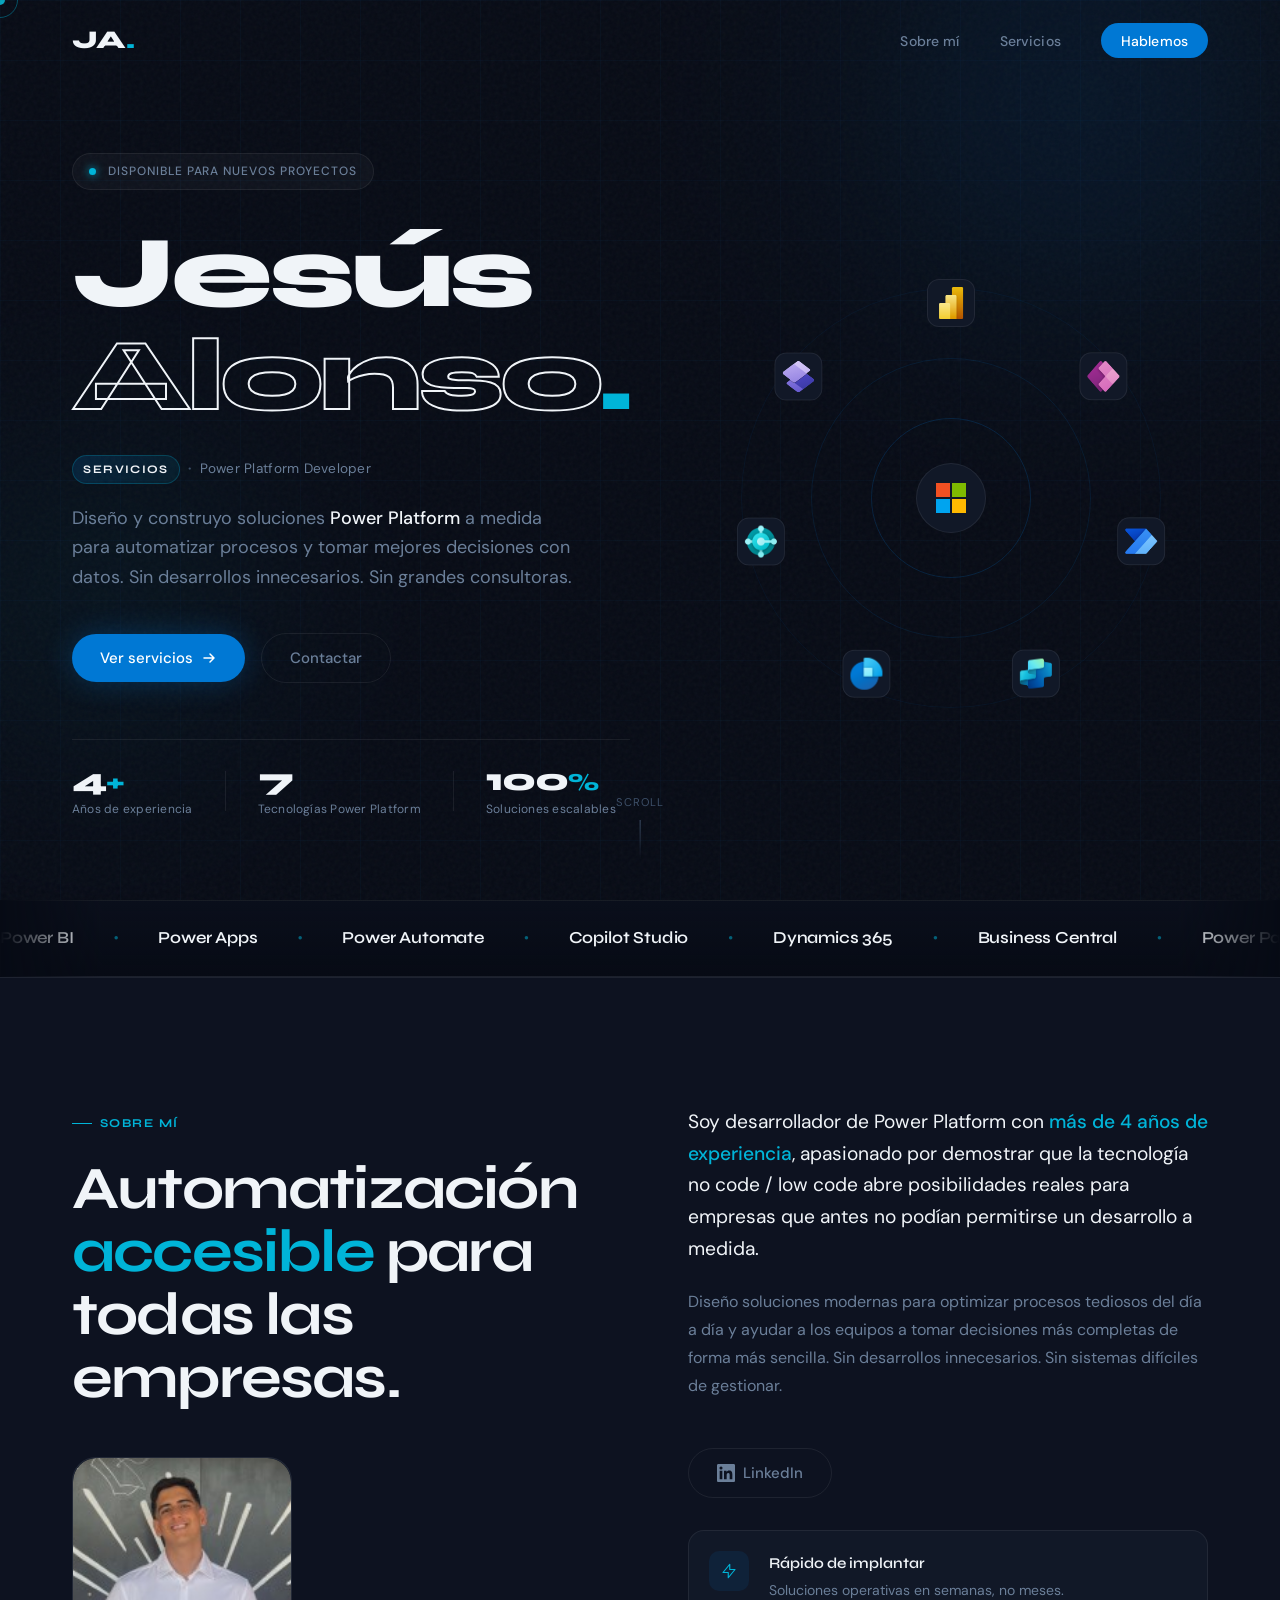
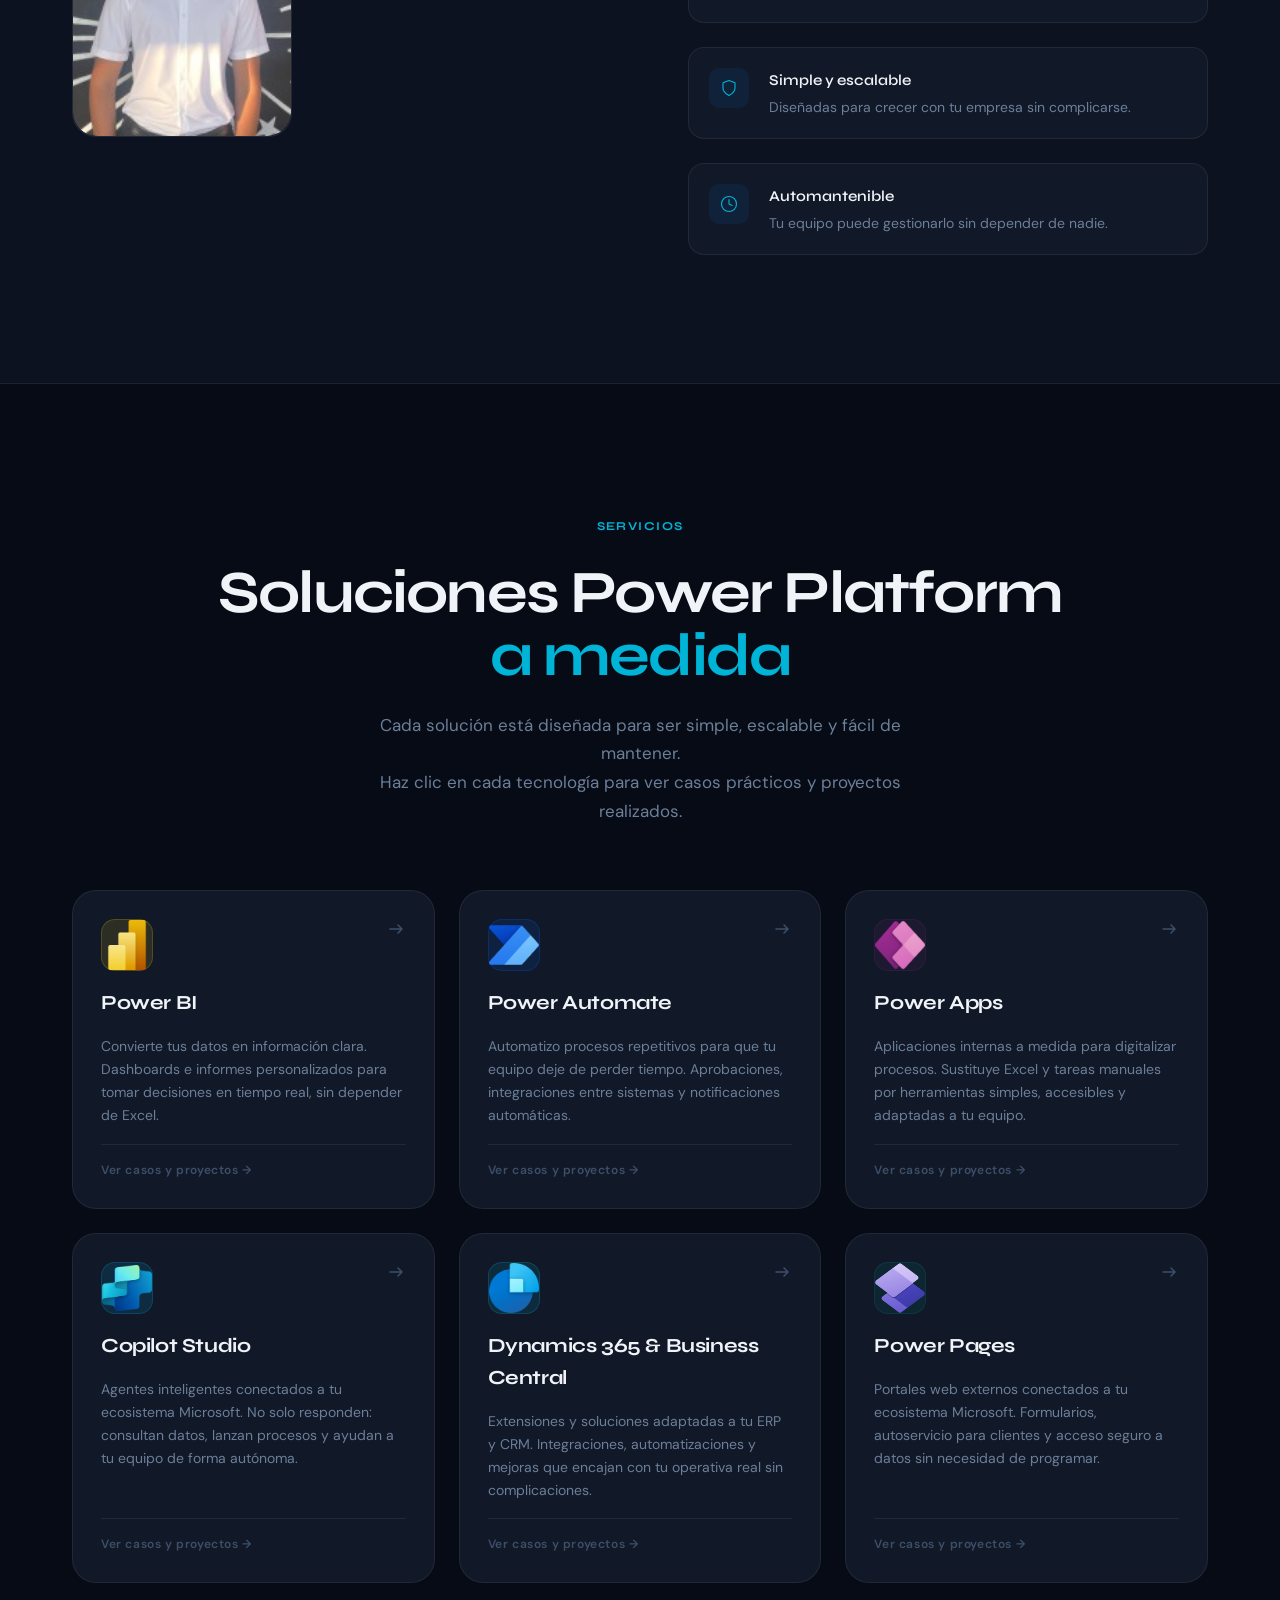
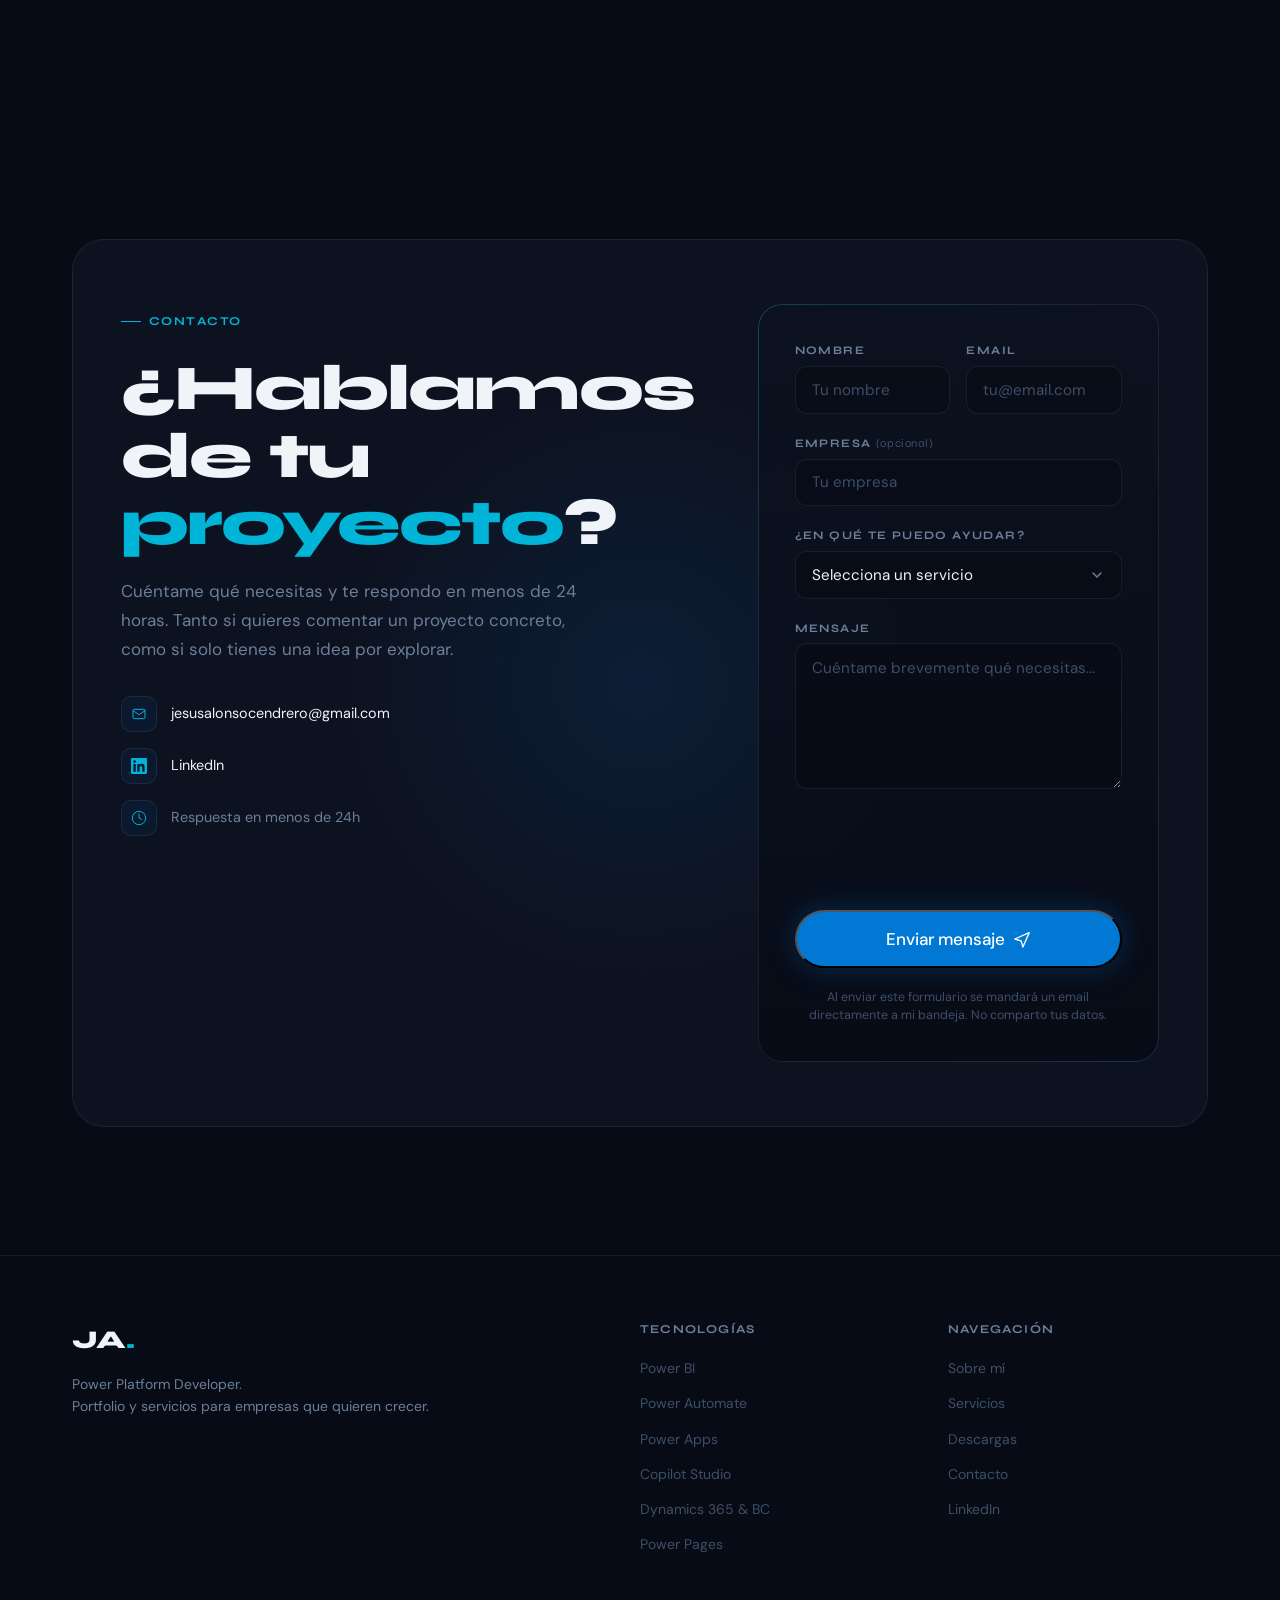
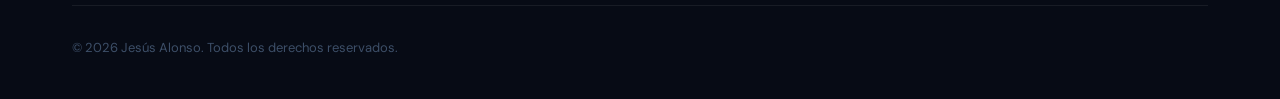
==== commit f4f4aca9: "Version apartado de descargas y modificaciones formulario web" ====
--- a/index.html
+++ b/index.html
@@ -3,12 +3,15 @@
 <head>
   <meta charset="UTF-8" />
   <meta name="viewport" content="width=device-width, initial-scale=1.0" />
-  <title>Jesús Alonso — Power Platform Developer</title>
-  <meta name="description" content="Soluciones Power Platform a medida para optimizar los procesos de tu empresa. Power BI, Power Apps, Power Automate, Copilot Studio, Dynamics 365 y Business Central." />
+  <title>Jesús Alonso — Power Platform Developer & Portfolio</title>
+  <meta name="description" content="Portfolio y servicios Power Platform. Power BI, Power Apps, Power Automate, Copilot Studio, Dynamics 365 y Business Central. Proyectos reales para empresas que quieren automatizar y decidir con datos." />
   <link rel="preconnect" href="https://fonts.googleapis.com" />
   <link rel="preconnect" href="https://fonts.gstatic.com" crossorigin />
   <link href="https://fonts.googleapis.com/css2?family=Syne:wght@400;500;600;700;800&family=DM+Sans:ital,opsz,wght@0,9..40,300;0,9..40,400;0,9..40,500;1,9..40,300&display=swap" rel="stylesheet" />
   <link rel="stylesheet" href="css/styles.css" />
+
+  <!-- Cloudflare Turnstile (captcha invisible/managed) -->
+  <script src="https://challenges.cloudflare.com/turnstile/v0/api.js" async defer></script>
 </head>
 <body>
 
@@ -23,7 +26,8 @@
       <ul class="nav-links">
         <li><a href="#about">Sobre mí</a></li>
         <li><a href="#services">Servicios</a></li>
-        <li><a href="#contact" class="nav-cta">Agenda una consulta</a></li>
+        <!-- <li><a href="#portfolio">Proyectos</a></li> · oculto hasta tener varios proyectos publicados -->
+        <li><a href="#contact" class="nav-cta">Hablemos</a></li>
       </ul>
       <button class="nav-toggle" id="navToggle" aria-label="Menú">
         <span></span><span></span><span></span>
@@ -41,21 +45,32 @@
     </div>
 
     <div class="hero-content">
+      <div class="hero-badge reveal">
+        <span class="badge-dot"></span>
+        <span>Disponible para nuevos proyectos</span>
+      </div>
+
       <h1 class="hero-title reveal">
         <span class="title-line">Jesús</span>
         <span class="title-line accent-line">Alonso<span class="accent-dot">.</span></span>
       </h1>
 
+      <p class="hero-tagline reveal">
+        <span class="tag-chip">Servicios</span>
+        <span class="tag-sep">·</span>
+        <span>Power Platform Developer</span>
+      </p>
+
       <p class="hero-subtitle reveal">
-        Diseño soluciones <strong>Power Platform</strong> a medida para pymes que quieren automatizar sus procesos sin depender de grandes consultoras.
+        Diseño y construyo soluciones <strong>Power Platform</strong> a medida para automatizar procesos y tomar mejores decisiones con datos. Sin desarrollos innecesarios. Sin grandes consultoras.
       </p>
 
       <div class="hero-actions reveal">
-        <a href="#contact" class="btn btn-primary">
-          <span>Agenda una consulta</span>
+        <a href="#services" class="btn btn-primary">
+          <span>Ver servicios</span>
           <svg width="16" height="16" viewBox="0 0 16 16" fill="none"><path d="M3 8h10M9 4l4 4-4 4" stroke="currentColor" stroke-width="1.5" stroke-linecap="round" stroke-linejoin="round"/></svg>
         </a>
-        <a href="#services" class="btn btn-ghost">Ver servicios</a>
+        <a href="#contact" class="btn btn-ghost">Contactar</a>
       </div>
 
       <div class="hero-stats reveal">
@@ -125,6 +140,31 @@
       <div class="scroll-line"></div>
     </div>
   </section>
+
+  <!-- TECH MARQUEE -->
+  <div class="tech-marquee" aria-hidden="true">
+    <div class="marquee-track">
+      <span>Power BI</span><span class="dot-sep">●</span>
+      <span>Power Apps</span><span class="dot-sep">●</span>
+      <span>Power Automate</span><span class="dot-sep">●</span>
+      <span>Copilot Studio</span><span class="dot-sep">●</span>
+      <span>Dynamics 365</span><span class="dot-sep">●</span>
+      <span>Business Central</span><span class="dot-sep">●</span>
+      <span>Power Pages</span><span class="dot-sep">●</span>
+      <span>Dataverse</span><span class="dot-sep">●</span>
+      <span>SharePoint</span><span class="dot-sep">●</span>
+      <!-- duplicate for seamless loop -->
+      <span>Power BI</span><span class="dot-sep">●</span>
+      <span>Power Apps</span><span class="dot-sep">●</span>
+      <span>Power Automate</span><span class="dot-sep">●</span>
+      <span>Copilot Studio</span><span class="dot-sep">●</span>
+      <span>Dynamics 365</span><span class="dot-sep">●</span>
+      <span>Business Central</span><span class="dot-sep">●</span>
+      <span>Power Pages</span><span class="dot-sep">●</span>
+      <span>Dataverse</span><span class="dot-sep">●</span>
+      <span>SharePoint</span><span class="dot-sep">●</span>
+    </div>
+  </div>
 
   <!-- ABOUT -->
   <section class="about section" id="about">
@@ -152,6 +192,11 @@
           <p class="about-body reveal">
             Diseño soluciones modernas para optimizar procesos tediosos del día a día y ayudar a los equipos a tomar decisiones más completas de forma más sencilla. Sin desarrollos innecesarios. Sin sistemas difíciles de gestionar.
           </p>
+          <!-- Párrafo de portfolio · oculto hasta tener varios proyectos publicados
+          <p class="about-body reveal">
+            En este sitio encontrarás un <strong>portfolio vivo</strong> con los proyectos que voy realizando, junto a los <strong>servicios</strong> con los que puedo ayudar a tu empresa: desde un dashboard hasta una app interna, una automatización compleja o un agente conversacional.
+          </p>
+          -->
 
           <a href="https://www.linkedin.com/in/jesús-alonso-cendrero-a68b97226" target="_blank" rel="noopener noreferrer" class="btn btn-ghost reveal" style="display:inline-flex;align-items:center;gap:0.5rem;margin-bottom:2rem;">
             <svg width="18" height="18" viewBox="0 0 24 24" fill="currentColor"><path d="M20.447 20.452h-3.554v-5.569c0-1.328-.027-3.037-1.852-3.037-1.853 0-2.136 1.445-2.136 2.939v5.667H9.351V9h3.414v1.561h.046c.477-.9 1.637-1.85 3.37-1.85 3.601 0 4.267 2.37 4.267 5.455v6.286zM5.337 7.433a2.062 2.062 0 0 1-2.063-2.065 2.064 2.064 0 1 1 2.063 2.065zm1.782 13.019H3.555V9h3.564v11.452zM22.225 0H1.771C.792 0 0 .774 0 1.729v20.542C0 23.227.792 24 1.771 24h20.451C23.2 24 24 23.227 24 22.271V1.729C24 .774 23.2 0 22.222 0h.003z"/></svg>
@@ -202,7 +247,7 @@
         </h2>
         <p class="section-desc reveal">
           Cada solución está diseñada para ser simple, escalable y fácil de mantener.<br />
-          Haz clic en cada tecnología para ver casos prácticos reales.
+          Haz clic en cada tecnología para ver casos prácticos y proyectos realizados.
         </p>
       </div>
 
@@ -220,7 +265,7 @@
           </div>
           <h3 class="card-title">Power BI</h3>
           <p class="card-desc">Convierte tus datos en información clara. Dashboards e informes personalizados para tomar decisiones en tiempo real, sin depender de Excel.</p>
-          <div class="card-tag">Ver casos prácticos →</div>
+          <div class="card-tag">Ver casos y proyectos →</div>
         </a>
 
         <!-- Power Automate -->
@@ -235,7 +280,7 @@
           </div>
           <h3 class="card-title">Power Automate</h3>
           <p class="card-desc">Automatizo procesos repetitivos para que tu equipo deje de perder tiempo. Aprobaciones, integraciones entre sistemas y notificaciones automáticas.</p>
-          <div class="card-tag">Ver casos prácticos →</div>
+          <div class="card-tag">Ver casos y proyectos →</div>
         </a>
 
         <!-- Power Apps -->
@@ -250,7 +295,7 @@
           </div>
           <h3 class="card-title">Power Apps</h3>
           <p class="card-desc">Aplicaciones internas a medida para digitalizar procesos. Sustituye Excel y tareas manuales por herramientas simples, accesibles y adaptadas a tu equipo.</p>
-          <div class="card-tag">Ver casos prácticos →</div>
+          <div class="card-tag">Ver casos y proyectos →</div>
         </a>
 
         <!-- Copilot Studio -->
@@ -265,7 +310,7 @@
           </div>
           <h3 class="card-title">Copilot Studio</h3>
           <p class="card-desc">Agentes inteligentes conectados a tu ecosistema Microsoft. No solo responden: consultan datos, lanzan procesos y ayudan a tu equipo de forma autónoma.</p>
-          <div class="card-tag">Ver casos prácticos →</div>
+          <div class="card-tag">Ver casos y proyectos →</div>
         </a>
 
         <!-- Dynamics 365 -->
@@ -280,7 +325,7 @@
           </div>
           <h3 class="card-title">Dynamics 365 & Business Central</h3>
           <p class="card-desc">Extensiones y soluciones adaptadas a tu ERP y CRM. Integraciones, automatizaciones y mejoras que encajan con tu operativa real sin complicaciones.</p>
-          <div class="card-tag">Ver casos prácticos →</div>
+          <div class="card-tag">Ver casos y proyectos →</div>
         </a>
 
         <!-- Power Pages -->
@@ -295,37 +340,256 @@
           </div>
           <h3 class="card-title">Power Pages</h3>
           <p class="card-desc">Portales web externos conectados a tu ecosistema Microsoft. Formularios, autoservicio para clientes y acceso seguro a datos sin necesidad de programar.</p>
-          <div class="card-tag">Ver casos prácticos →</div>
+          <div class="card-tag">Ver casos y proyectos →</div>
         </a>
 
       </div>
     </div>
   </section>
 
-  <!-- CTA / CONTACT -->
+  <!-- =====================================================================
+       PORTFOLIO · OCULTO TEMPORALMENTE
+       ---------------------------------------------------------------------
+       Para reactivar cuando tengas varios proyectos:
+         1) Quita el atributo `hidden` del <section> de abajo
+         2) Descomenta el enlace "Proyectos" del <nav> y del <footer>
+         3) Descomenta el párrafo "portfolio vivo" del about
+         4) Vuelve a poner "Portfolio +" en el hero-tagline si quieres
+       ===================================================================== -->
+  <section class="portfolio section" id="portfolio" hidden>
+    <div class="container">
+      <div class="section-header">
+        <div class="section-tag reveal">Portfolio</div>
+        <h2 class="section-title reveal">
+          Proyectos <em>destacados</em>
+        </h2>
+        <p class="section-desc reveal">
+          Una selección de proyectos que demuestran qué se puede construir con Power Platform.<br />
+          Este portfolio es un trabajo en curso — voy publicando cada proyecto con capturas y vídeos reales.
+        </p>
+      </div>
+
+      <div class="portfolio-grid">
+
+        <!-- Project 1 — Power BI: Panel RRHH -->
+        <a href="pages/power-bi.html#proyecto-rrhh" class="portfolio-card reveal" data-tech="powerbi">
+          <div class="portfolio-media">
+            <div class="portfolio-placeholder">
+              <svg viewBox="0 0 40 40" fill="none">
+                <rect x="2" y="20" width="8" height="18" rx="1.5" fill="currentColor" opacity=".4"/>
+                <rect x="13" y="13" width="8" height="25" rx="1.5" fill="currentColor" opacity=".7"/>
+                <rect x="24" y="5" width="8" height="33" rx="1.5" fill="currentColor"/>
+                <rect x="35" y="10" width="4" height="28" rx="1.5" fill="currentColor" opacity=".6"/>
+              </svg>
+              <span class="placeholder-tag">Próximamente media</span>
+            </div>
+            <div class="portfolio-overlay">
+              <span>Ver proyecto</span>
+              <svg width="18" height="18" viewBox="0 0 16 16" fill="none"><path d="M3 8h10M9 4l4 4-4 4" stroke="currentColor" stroke-width="1.5" stroke-linecap="round" stroke-linejoin="round"/></svg>
+            </div>
+          </div>
+          <div class="portfolio-info">
+            <div class="portfolio-tech">
+              <img src="img/Power bi.svg.png" alt="Power BI" />
+              <span>Power BI</span>
+            </div>
+            <h3>Panel de Recursos Humanos</h3>
+            <p>Dashboard para dirección con absentismo, rotación, evolución de plantilla y coste por departamento.</p>
+          </div>
+        </a>
+
+        <!-- Project 2 — Power Apps placeholder -->
+        <a href="pages/power-apps.html" class="portfolio-card reveal" data-tech="powerapps">
+          <div class="portfolio-media">
+            <div class="portfolio-placeholder">
+              <svg viewBox="0 0 40 40" fill="none"><path d="M8 6h18a4 4 0 0 1 4 4v20a4 4 0 0 1-4 4H14a4 4 0 0 1-4-4V10" stroke="currentColor" stroke-width="2" stroke-linecap="round"/><circle cx="20" cy="28" r="2" fill="currentColor"/></svg>
+              <span class="placeholder-tag">Próximamente</span>
+            </div>
+            <div class="portfolio-overlay">
+              <span>Ver tecnología</span>
+              <svg width="18" height="18" viewBox="0 0 16 16" fill="none"><path d="M3 8h10M9 4l4 4-4 4" stroke="currentColor" stroke-width="1.5" stroke-linecap="round" stroke-linejoin="round"/></svg>
+            </div>
+          </div>
+          <div class="portfolio-info">
+            <div class="portfolio-tech">
+              <img src="img/PowerappsLogo.svg.png" alt="Power Apps" />
+              <span>Power Apps</span>
+            </div>
+            <h3>App de gestión interna</h3>
+            <p>Aplicación interna para sustituir hojas de Excel con un flujo claro de altas, ediciones y aprobaciones.</p>
+          </div>
+        </a>
+
+        <!-- Project 3 — Power Automate placeholder -->
+        <a href="pages/power-automate.html" class="portfolio-card reveal" data-tech="powerautomate">
+          <div class="portfolio-media">
+            <div class="portfolio-placeholder">
+              <svg viewBox="0 0 40 40" fill="none"><path d="M8 12h12l4 8-4 8H8l-4-8z" stroke="currentColor" stroke-width="2" stroke-linejoin="round"/><circle cx="30" cy="20" r="4" stroke="currentColor" stroke-width="2"/></svg>
+              <span class="placeholder-tag">Próximamente</span>
+            </div>
+            <div class="portfolio-overlay">
+              <span>Ver tecnología</span>
+              <svg width="18" height="18" viewBox="0 0 16 16" fill="none"><path d="M3 8h10M9 4l4 4-4 4" stroke="currentColor" stroke-width="1.5" stroke-linecap="round" stroke-linejoin="round"/></svg>
+            </div>
+          </div>
+          <div class="portfolio-info">
+            <div class="portfolio-tech">
+              <img src="img/LogoPowerautomate.svg.png" alt="Power Automate" />
+              <span>Power Automate</span>
+            </div>
+            <h3>Flujo de aprobaciones</h3>
+            <p>Automatización de un proceso de aprobación con notificaciones, escalado y registro completo.</p>
+          </div>
+        </a>
+
+        <!--
+        ===================================================================
+        PLANTILLA PARA NUEVOS PROYECTOS (descomentar y rellenar)
+        ===================================================================
+
+        <a href="pages/[tecnologia].html#proyecto-[slug]" class="portfolio-card reveal" data-tech="[powerbi|powerapps|...]">
+          <div class="portfolio-media">
+            <img src="img/proyectos/[ruta-imagen.jpg]" alt="[Nombre del proyecto]" />
+            <div class="portfolio-overlay">
+              <span>Ver proyecto</span>
+              <svg width="18" height="18" viewBox="0 0 16 16" fill="none"><path d="M3 8h10M9 4l4 4-4 4" stroke="currentColor" stroke-width="1.5" stroke-linecap="round" stroke-linejoin="round"/></svg>
+            </div>
+          </div>
+          <div class="portfolio-info">
+            <div class="portfolio-tech">
+              <img src="img/[logo-tecnologia]" alt="[Tecnología]" />
+              <span>[Nombre tecnología]</span>
+            </div>
+            <h3>[Título del proyecto]</h3>
+            <p>[Descripción breve del proyecto]</p>
+          </div>
+        </a>
+
+        =================================================================== -->
+
+      </div>
+
+      <div class="portfolio-note reveal">
+        <svg width="18" height="18" viewBox="0 0 24 24" fill="none" stroke="currentColor" stroke-width="1.5"><circle cx="12" cy="12" r="10"/><path d="M12 8v4M12 16h.01" stroke-linecap="round"/></svg>
+        <span>Portfolio en construcción — cada proyecto se publica con capturas y vídeos demostrativos cuando está listo.</span>
+      </div>
+    </div>
+  </section>
+
+  <!-- CONTACT -->
   <section class="contact section" id="contact">
     <div class="container">
       <div class="contact-inner">
         <div class="contact-bg-glow"></div>
-        <div class="section-tag reveal">Contacto</div>
-        <h2 class="contact-title reveal">
-          ¿Listo para implementar <br />Power Platform en tu <br /><em>empresa</em>?
-        </h2>
-        <p class="contact-desc reveal">
-          Agenda una consulta gratuita de 30 minutos. Analizamos tus procesos y vemos qué se puede automatizar de forma real y sin rodeos.
-        </p>
-        <div class="contact-actions reveal">
-          <a
-            href="https://calendly.com/jesusalonsopp"
-            target="_blank"
-            rel="noopener noreferrer"
-            class="btn btn-primary btn-large"
+
+        <div class="contact-grid">
+          <div class="contact-intro">
+            <div class="section-tag reveal">Contacto</div>
+            <h2 class="contact-title reveal">
+              ¿Hablamos de tu <br /><em>proyecto</em>?
+            </h2>
+            <p class="contact-desc reveal">
+              Cuéntame qué necesitas y te respondo en menos de 24 horas. Tanto si quieres comentar un proyecto concreto, como si solo tienes una idea por explorar.
+            </p>
+
+            <ul class="contact-meta reveal">
+              <li>
+                <span class="meta-icon">
+                  <svg viewBox="0 0 24 24" fill="none" stroke="currentColor" stroke-width="1.5"><rect x="3" y="5" width="18" height="14" rx="2"/><path d="M3 7l9 6 9-6" stroke-linecap="round" stroke-linejoin="round"/></svg>
+                </span>
+                <a href="mailto:jesusalonsocendrero@gmail.com">jesusalonsocendrero@gmail.com</a>
+              </li>
+              <li>
+                <span class="meta-icon">
+                  <svg viewBox="0 0 24 24" fill="currentColor"><path d="M20.447 20.452h-3.554v-5.569c0-1.328-.027-3.037-1.852-3.037-1.853 0-2.136 1.445-2.136 2.939v5.667H9.351V9h3.414v1.561h.046c.477-.9 1.637-1.85 3.37-1.85 3.601 0 4.267 2.37 4.267 5.455v6.286zM5.337 7.433a2.062 2.062 0 0 1-2.063-2.065 2.064 2.064 0 1 1 2.063 2.065zm1.782 13.019H3.555V9h3.564v11.452zM22.225 0H1.771C.792 0 0 .774 0 1.729v20.542C0 23.227.792 24 1.771 24h20.451C23.2 24 24 23.227 24 22.271V1.729C24 .774 23.2 0 22.222 0h.003z"/></svg>
+                </span>
+                <a href="https://www.linkedin.com/in/jesús-alonso-cendrero-a68b97226" target="_blank" rel="noopener noreferrer">LinkedIn</a>
+              </li>
+              <li>
+                <span class="meta-icon">
+                  <svg viewBox="0 0 24 24" fill="none" stroke="currentColor" stroke-width="1.5"><circle cx="12" cy="12" r="10"/><path d="M12 6v6l4 2" stroke-linecap="round" stroke-linejoin="round"/></svg>
+                </span>
+                <span>Respuesta en menos de 24h</span>
+              </li>
+            </ul>
+          </div>
+
+          <form
+            class="contact-form reveal"
+            id="contactForm"
+            action="https://formsubmit.co/jesusalonsocendrero@gmail.com"
+            method="POST"
           >
-            <svg width="20" height="20" viewBox="0 0 20 20" fill="none"><rect x="3" y="4" width="14" height="13" rx="2" stroke="currentColor" stroke-width="1.5"/><path d="M3 8h14" stroke="currentColor" stroke-width="1.5"/><path d="M7 2v4M13 2v4" stroke="currentColor" stroke-width="1.5" stroke-linecap="round"/></svg>
-            <span>Agenda tu consulta en Calendly</span>
-          </a>
-        </div>
-        <p class="contact-note reveal">Sin compromiso · 100% gratuita · Respuesta en 24h</p>
+            <!-- FormSubmit config -->
+            <input type="hidden" name="_subject" value="Nuevo contacto desde la web 🚀" />
+            <input type="hidden" name="_captcha" value="false" />
+            <input type="hidden" name="_template" value="table" />
+            <!-- _next se rellena dinámicamente en main.js con la URL actual + ?sent=1 -->
+            <input type="hidden" name="_next" value="" />
+            <!-- honeypot anti-spam -->
+            <input type="text" name="_honey" style="display:none" tabindex="-1" autocomplete="off" />
+
+            <div class="form-row">
+              <label class="form-field">
+                <span class="form-label">Nombre</span>
+                <input type="text" name="nombre" required autocomplete="name" placeholder="Tu nombre" />
+              </label>
+              <label class="form-field">
+                <span class="form-label">Email</span>
+                <input type="email" name="email" required autocomplete="email" placeholder="tu@email.com" />
+              </label>
+            </div>
+
+            <label class="form-field">
+              <span class="form-label">Empresa <span class="form-optional">(opcional)</span></span>
+              <input type="text" name="empresa" autocomplete="organization" placeholder="Tu empresa" />
+            </label>
+
+            <label class="form-field">
+              <span class="form-label">¿En qué te puedo ayudar?</span>
+              <select name="tipo" required>
+                <option value="" disabled selected>Selecciona un servicio</option>
+                <option value="Power BI">Power BI — Dashboards & Reporting</option>
+                <option value="Power Apps">Power Apps — Apps internas</option>
+                <option value="Power Automate">Power Automate — Automatizaciones</option>
+                <option value="Copilot Studio">Copilot Studio — Agentes</option>
+                <option value="Dynamics 365">Dynamics 365 & Business Central</option>
+                <option value="Power Pages">Power Pages — Portales</option>
+                <option value="Otro">Otro / No lo tengo claro</option>
+              </select>
+            </label>
+
+            <label class="form-field">
+              <span class="form-label">Mensaje</span>
+              <textarea name="mensaje" rows="5" required placeholder="Cuéntame brevemente qué necesitas..."></textarea>
+            </label>
+
+            <!-- Cloudflare Turnstile (anti-spam invisible/managed)
+                 ───────────────────────────────────────────────────────────
+                 La sitekey actual es la de PRUEBA de Cloudflare (siempre pasa).
+                 Para producción:
+                   1) Ve a https://dash.cloudflare.com → Turnstile → Add site
+                   2) Domain: tu dominio (ej. jesusalonso.dev). Para localhost
+                      puedes seguir usando esta sitekey de prueba.
+                   3) Widget mode: Managed (recomendado)
+                   4) Copia la "Site Key" y sustitúyela abajo.
+                 La "Secret Key" NO se usa aquí (la validación es solo cliente).
+            -->
+            <div class="cf-turnstile turnstile-widget"
+                 data-sitekey="0x4AAAAAADW06Ls5CfQFj4QX"
+                 data-theme="dark"
+                 data-size="flexible"></div>
+
+            <button type="submit" class="btn btn-primary btn-large form-submit">
+              <span>Enviar mensaje</span>
+              <svg width="18" height="18" viewBox="0 0 20 20" fill="none"><path d="M2 10l16-7-7 16-2-7-7-2z" stroke="currentColor" stroke-width="1.5" stroke-linejoin="round"/></svg>
+            </button>
+
+            <p class="form-note">
+              Al enviar este formulario se mandará un email directamente a mi bandeja. No comparto tus datos.
+            </p>
+          </form>
+        </div>
       </div>
     </div>
   </section>
@@ -336,7 +600,7 @@
       <div class="footer-inner">
         <div class="footer-brand">
           <a href="#" class="nav-logo">JA<span class="dot">.</span></a>
-          <p>Power Platform Developer<br />para pymes que quieren crecer.</p>
+          <p>Power Platform Developer.<br />Portfolio y servicios para empresas que quieren crecer.</p>
         </div>
         <div class="footer-links">
           <h5>Tecnologías</h5>
@@ -350,10 +614,13 @@
           </ul>
         </div>
         <div class="footer-links">
-          <h5>Contacto</h5>
+          <h5>Navegación</h5>
           <ul>
             <li><a href="#about">Sobre mí</a></li>
-            <li><a href="#contact">Agenda una reunión</a></li>
+            <li><a href="#services">Servicios</a></li>
+            <!-- <li><a href="#portfolio">Proyectos</a></li> · oculto -->
+            <li><a href="pages/descargas.html">Descargas</a></li>
+            <li><a href="#contact">Contacto</a></li>
             <li><a href="https://www.linkedin.com/in/jesús-alonso-cendrero-a68b97226" target="_blank" rel="noopener noreferrer">LinkedIn</a></li>
           </ul>
         </div>
@@ -363,6 +630,21 @@
       </div>
     </div>
   </footer>
+
+  <!-- LIGHTBOX con galería navegable -->
+  <div class="lightbox" id="lightbox" aria-hidden="true">
+    <button class="lightbox-close" id="lightboxClose" aria-label="Cerrar">
+      <svg viewBox="0 0 24 24" fill="none" stroke="currentColor" stroke-width="1.5"><path d="M6 6l12 12M18 6L6 18" stroke-linecap="round"/></svg>
+    </button>
+    <button class="lightbox-arrow lightbox-prev" id="lightboxPrev" aria-label="Anterior">
+      <svg viewBox="0 0 24 24" fill="none" stroke="currentColor" stroke-width="2"><path d="M15 6l-6 6 6 6" stroke-linecap="round" stroke-linejoin="round"/></svg>
+    </button>
+    <button class="lightbox-arrow lightbox-next" id="lightboxNext" aria-label="Siguiente">
+      <svg viewBox="0 0 24 24" fill="none" stroke="currentColor" stroke-width="2"><path d="M9 6l6 6-6 6" stroke-linecap="round" stroke-linejoin="round"/></svg>
+    </button>
+    <div class="lightbox-counter" id="lightboxCounter"></div>
+    <div class="lightbox-content" id="lightboxContent"></div>
+  </div>
 
   <script src="js/main.js"></script>
 </body>
--- a/css/styles.css
+++ b/css/styles.css
@@ -243,8 +243,9 @@
   display: inline-flex;
   align-items: center;
   gap: 0.5rem;
+  font-family: var(--font-display);
   font-size: 0.75rem;
-  font-weight: 600;
+  font-weight: 700;
   letter-spacing: 0.12em;
   text-transform: uppercase;
   color: var(--cyan);
@@ -394,6 +395,36 @@
 }
 
 .accent-dot { color: var(--cyan); -webkit-text-stroke: 0; }
+
+.hero-tagline {
+  display: flex;
+  align-items: center;
+  flex-wrap: wrap;
+  gap: 0.5rem;
+  font-size: 0.85rem;
+  color: var(--text-muted);
+  letter-spacing: 0.02em;
+  margin-bottom: 1.25rem;
+}
+
+.tag-chip {
+  display: inline-block;
+  padding: 0.25rem 0.65rem;
+  font-family: var(--font-display);
+  font-size: 0.72rem;
+  font-weight: 700;
+  letter-spacing: 0.12em;
+  text-transform: uppercase;
+  color: var(--text);
+  background: linear-gradient(135deg, rgba(0,120,212,0.18), rgba(0,180,216,0.08));
+  border: 1px solid rgba(0,180,216,0.25);
+  border-radius: 100px;
+}
+
+.tag-sep {
+  color: var(--text-dim);
+  font-weight: 700;
+}
 
 .hero-subtitle {
   font-size: 1.125rem;
@@ -814,6 +845,33 @@
 .contact-actions {
   position: relative;
   margin-bottom: 1.5rem;
+}
+
+.calendly-wrapper {
+  width: 100%;
+  max-width: 900px;
+  margin: 2rem auto 1rem;
+  border-radius: var(--radius-lg);
+  overflow: hidden;
+  border: 1px solid var(--border);
+}
+
+.calendly-inline-widget {
+  border-radius: var(--radius-lg);
+}
+
+.calendly-inline-widget iframe {
+  border-radius: var(--radius-lg);
+  scrollbar-width: none;
+}
+
+.calendly-inline-widget iframe::-webkit-scrollbar {
+  display: none;
+}
+
+@media (max-width: 768px) {
+  .calendly-wrapper { border-radius: var(--radius); }
+  .calendly-inline-widget { height: 650px !important; }
 }
 
 .contact-note {
@@ -1087,3 +1145,1407 @@
   .cursor, .cursor-trail { display: none; }
   body { cursor: auto; }
 }
+
+/* ===================================
+   TECH MARQUEE
+   =================================== */
+.tech-marquee {
+  position: relative;
+  overflow: hidden;
+  padding: 1.5rem 0;
+  border-top: 1px solid var(--border);
+  border-bottom: 1px solid var(--border);
+  background: linear-gradient(180deg, rgba(13,18,32,0.6), rgba(7,11,21,0.4));
+  mask-image: linear-gradient(90deg, transparent, #000 8%, #000 92%, transparent);
+  -webkit-mask-image: linear-gradient(90deg, transparent, #000 8%, #000 92%, transparent);
+}
+
+.marquee-track {
+  display: flex;
+  align-items: center;
+  gap: 2.5rem;
+  white-space: nowrap;
+  width: max-content;
+  animation: marquee 40s linear infinite;
+  font-family: var(--font-display);
+  font-size: 1.05rem;
+  font-weight: 600;
+  letter-spacing: -0.01em;
+  color: var(--text);
+}
+
+.marquee-track .dot-sep {
+  color: var(--cyan);
+  font-size: 0.5rem;
+  opacity: 0.5;
+}
+
+@keyframes marquee {
+  from { transform: translateX(0); }
+  to   { transform: translateX(-50%); }
+}
+
+/* ===================================
+   PORTFOLIO
+   =================================== */
+.portfolio {
+  background: linear-gradient(180deg, var(--bg) 0%, var(--bg-surface) 100%);
+  border-top: 1px solid var(--border);
+}
+
+.portfolio-grid {
+  display: grid;
+  grid-template-columns: repeat(3, 1fr);
+  gap: 1.75rem;
+  margin-bottom: 3rem;
+}
+
+.portfolio-card {
+  display: flex;
+  flex-direction: column;
+  background: var(--bg-card);
+  border: 1px solid var(--border);
+  border-radius: var(--radius-lg);
+  overflow: hidden;
+  transition: transform 0.35s var(--ease-out), border-color 0.3s, box-shadow 0.3s;
+  position: relative;
+}
+
+.portfolio-card:hover {
+  transform: translateY(-6px);
+  border-color: var(--border-glow);
+  box-shadow: 0 24px 60px rgba(0,0,0,0.45), 0 0 0 1px rgba(0,180,216,0.15);
+}
+
+.portfolio-media {
+  position: relative;
+  aspect-ratio: 16 / 10;
+  background: linear-gradient(135deg, #0a0e1a, #131a2b);
+  overflow: hidden;
+  border-bottom: 1px solid var(--border);
+}
+
+.portfolio-media img,
+.portfolio-media video {
+  position: absolute;
+  inset: 0;
+  width: 100%;
+  height: 100%;
+  object-fit: cover;
+  transition: transform 0.6s var(--ease-out);
+}
+
+.portfolio-card:hover .portfolio-media img,
+.portfolio-card:hover .portfolio-media video { transform: scale(1.04); }
+
+.portfolio-placeholder {
+  position: absolute;
+  inset: 0;
+  display: flex;
+  flex-direction: column;
+  align-items: center;
+  justify-content: center;
+  gap: 1rem;
+  color: var(--cyan);
+  opacity: 0.7;
+  background:
+    radial-gradient(circle at 30% 30%, rgba(0,180,216,0.08), transparent 60%),
+    repeating-linear-gradient(45deg, rgba(255,255,255,0.015) 0 12px, transparent 12px 24px);
+}
+
+.portfolio-placeholder svg {
+  width: 56px;
+  height: 56px;
+}
+
+.placeholder-tag {
+  font-family: var(--font-display);
+  font-size: 0.68rem;
+  font-weight: 700;
+  letter-spacing: 0.18em;
+  text-transform: uppercase;
+  color: var(--text-muted);
+  padding: 0.3rem 0.7rem;
+  border: 1px dashed var(--border);
+  border-radius: 100px;
+}
+
+.portfolio-overlay {
+  position: absolute;
+  bottom: 0;
+  left: 0;
+  right: 0;
+  padding: 1rem 1.25rem;
+  display: flex;
+  align-items: center;
+  justify-content: space-between;
+  font-family: var(--font-display);
+  font-size: 0.8rem;
+  font-weight: 700;
+  letter-spacing: 0.08em;
+  text-transform: uppercase;
+  color: var(--text);
+  background: linear-gradient(180deg, transparent, rgba(0,0,0,0.7));
+  opacity: 0;
+  transform: translateY(8px);
+  transition: opacity 0.3s var(--ease-out), transform 0.3s var(--ease-out);
+}
+
+.portfolio-card:hover .portfolio-overlay {
+  opacity: 1;
+  transform: none;
+}
+
+.portfolio-info {
+  padding: 1.5rem 1.5rem 1.75rem;
+  display: flex;
+  flex-direction: column;
+  gap: 0.6rem;
+  flex: 1;
+}
+
+.portfolio-tech {
+  display: flex;
+  align-items: center;
+  gap: 0.5rem;
+  font-family: var(--font-display);
+  font-size: 0.7rem;
+  font-weight: 700;
+  letter-spacing: 0.14em;
+  text-transform: uppercase;
+  color: var(--text-muted);
+}
+
+.portfolio-tech img {
+  width: 18px;
+  height: 18px;
+  object-fit: contain;
+}
+
+.portfolio-info h3 {
+  font-family: var(--font-display);
+  font-size: 1.2rem;
+  font-weight: 700;
+  letter-spacing: -0.02em;
+  color: var(--text);
+  line-height: 1.25;
+}
+
+.portfolio-info p {
+  font-size: 0.9rem;
+  color: var(--text-muted);
+  line-height: 1.6;
+}
+
+.portfolio-note {
+  display: flex;
+  align-items: center;
+  justify-content: center;
+  gap: 0.6rem;
+  margin-top: 1rem;
+  padding: 1rem 1.25rem;
+  font-size: 0.85rem;
+  color: var(--text-muted);
+  text-align: center;
+  border: 1px dashed var(--border);
+  border-radius: var(--radius);
+  background: rgba(0,180,216,0.03);
+}
+
+.portfolio-note svg {
+  flex-shrink: 0;
+  color: var(--cyan);
+}
+
+/* ===================================
+   CONTACT FORM
+   =================================== */
+.contact { text-align: left; }
+
+.contact-grid {
+  display: grid;
+  grid-template-columns: 1fr 1.1fr;
+  gap: 4rem;
+  align-items: start;
+  position: relative;
+  z-index: 1;
+}
+
+.contact-intro .section-tag { justify-content: flex-start; }
+.contact-intro .section-tag::before { display: block; }
+
+.contact .contact-title {
+  text-align: left;
+  margin-bottom: 1.25rem;
+}
+
+.contact .contact-desc {
+  margin: 0 0 2rem 0;
+  text-align: left;
+}
+
+.contact-meta {
+  display: flex;
+  flex-direction: column;
+  gap: 1rem;
+  margin-top: 2rem;
+}
+
+.contact-meta li {
+  display: flex;
+  align-items: center;
+  gap: 0.85rem;
+  font-size: 0.9rem;
+  color: var(--text-muted);
+}
+
+.contact-meta a {
+  color: var(--text);
+  border-bottom: 1px solid transparent;
+  transition: color 0.2s, border-color 0.2s;
+}
+
+.contact-meta a:hover {
+  color: var(--cyan);
+  border-bottom-color: var(--cyan);
+}
+
+.meta-icon {
+  width: 36px;
+  height: 36px;
+  flex-shrink: 0;
+  display: flex;
+  align-items: center;
+  justify-content: center;
+  background: rgba(0,120,212,0.08);
+  border: 1px solid var(--border);
+  border-radius: 10px;
+  color: var(--cyan);
+}
+
+.meta-icon svg { width: 16px; height: 16px; }
+
+.contact-form {
+  display: flex;
+  flex-direction: column;
+  gap: 1.25rem;
+  padding: 2.25rem;
+  background: linear-gradient(180deg, rgba(13,18,32,0.85), rgba(7,11,21,0.85));
+  border: 1px solid var(--border);
+  border-radius: var(--radius-lg);
+  backdrop-filter: blur(8px);
+  position: relative;
+}
+
+.contact-form::before {
+  content: '';
+  position: absolute;
+  inset: -1px;
+  border-radius: inherit;
+  padding: 1px;
+  background: linear-gradient(135deg, rgba(0,180,216,0.25), transparent 40%, transparent 60%, rgba(0,120,212,0.2));
+  -webkit-mask: linear-gradient(#000 0 0) content-box, linear-gradient(#000 0 0);
+  mask: linear-gradient(#000 0 0) content-box, linear-gradient(#000 0 0);
+  -webkit-mask-composite: xor;
+  mask-composite: exclude;
+  pointer-events: none;
+}
+
+.form-row {
+  display: grid;
+  grid-template-columns: 1fr 1fr;
+  gap: 1rem;
+}
+
+.form-field {
+  display: flex;
+  flex-direction: column;
+  gap: 0.4rem;
+}
+
+.form-label {
+  font-family: var(--font-display);
+  font-size: 0.72rem;
+  font-weight: 700;
+  letter-spacing: 0.12em;
+  text-transform: uppercase;
+  color: var(--text-muted);
+}
+
+.form-optional {
+  font-weight: 400;
+  letter-spacing: 0.05em;
+  text-transform: none;
+  color: var(--text-dim);
+}
+
+.form-field input,
+.form-field select,
+.form-field textarea {
+  width: 100%;
+  padding: 0.8rem 1rem;
+  font-family: var(--font-body);
+  font-size: 0.95rem;
+  color: var(--text);
+  background: rgba(7,11,21,0.6);
+  border: 1px solid var(--border);
+  border-radius: 12px;
+  transition: border-color 0.2s, background 0.2s, box-shadow 0.2s;
+  cursor: none;
+}
+
+.form-field textarea {
+  resize: vertical;
+  min-height: 120px;
+  font-family: var(--font-body);
+  line-height: 1.55;
+}
+
+.form-field input::placeholder,
+.form-field textarea::placeholder {
+  color: var(--text-dim);
+}
+
+.form-field input:focus,
+.form-field select:focus,
+.form-field textarea:focus {
+  outline: none;
+  border-color: var(--cyan);
+  background: rgba(7,11,21,0.85);
+  box-shadow: 0 0 0 3px rgba(0,180,216,0.12);
+}
+
+.form-field select {
+  appearance: none;
+  -webkit-appearance: none;
+  background-image: url("data:image/svg+xml,%3Csvg viewBox='0 0 16 16' xmlns='http://www.w3.org/2000/svg'%3E%3Cpath d='M4 6l4 4 4-4' stroke='%236b7f99' stroke-width='1.5' fill='none' stroke-linecap='round' stroke-linejoin='round'/%3E%3C/svg%3E");
+  background-repeat: no-repeat;
+  background-position: right 1rem center;
+  background-size: 16px;
+  padding-right: 2.5rem;
+}
+
+.form-field select option {
+  background: var(--bg-card);
+  color: var(--text);
+}
+
+.form-submit {
+  margin-top: 0.5rem;
+  justify-content: center;
+  width: 100%;
+}
+
+.form-note {
+  font-size: 0.78rem;
+  color: var(--text-dim);
+  text-align: center;
+  line-height: 1.5;
+}
+
+.form-success {
+  margin-bottom: 1.5rem;
+  padding: 1.1rem 1.25rem;
+  font-size: 0.95rem;
+  color: var(--text);
+  background: linear-gradient(135deg, rgba(0,180,216,0.15), rgba(0,120,212,0.08));
+  border: 1px solid rgba(0,180,216,0.35);
+  border-radius: 14px;
+}
+
+.form-success strong {
+  color: var(--cyan);
+  font-weight: 600;
+  margin-right: 0.4rem;
+}
+
+/* Cloudflare Turnstile widget — encaja con el dark theme del form */
+.turnstile-widget {
+  margin: 0.25rem 0 0.25rem;
+  min-height: 65px;
+  display: flex;
+  align-items: center;
+  justify-content: center;
+}
+
+.turnstile-widget iframe {
+  border-radius: 8px;
+}
+
+/* ===================================
+   DOWNLOADS HUB
+   =================================== */
+.downloads-grid {
+  display: grid;
+  grid-template-columns: repeat(auto-fill, minmax(320px, 1fr));
+  gap: 1.5rem;
+}
+
+.download-card {
+  display: flex;
+  flex-direction: column;
+  background: var(--bg-card);
+  border: 1px solid var(--border);
+  border-radius: var(--radius-lg);
+  overflow: hidden;
+  transition: transform 0.3s var(--ease-out), border-color 0.3s, box-shadow 0.3s;
+}
+
+.download-card:hover {
+  transform: translateY(-4px);
+  border-color: var(--border-glow);
+  box-shadow: 0 20px 50px rgba(0,0,0,0.4);
+}
+
+.download-card-empty {
+  cursor: default;
+  border-style: dashed;
+}
+
+.download-card-empty:hover {
+  transform: none;
+  border-color: var(--border);
+  box-shadow: none;
+}
+
+.download-card-media {
+  position: relative;
+  height: 130px;
+  display: flex;
+  align-items: center;
+  justify-content: center;
+  background:
+    radial-gradient(circle at 30% 40%, color-mix(in srgb, var(--icon-color, var(--blue)) 14%, transparent), transparent 70%),
+    linear-gradient(135deg, rgba(13,18,32,0.5), rgba(7,11,21,0.5));
+  border-bottom: 1px solid var(--border);
+}
+
+.download-card-icon {
+  width: 64px;
+  height: 64px;
+  display: flex;
+  align-items: center;
+  justify-content: center;
+  background: color-mix(in srgb, var(--icon-color, var(--blue)) 14%, transparent);
+  border: 1px solid color-mix(in srgb, var(--icon-color, var(--blue)) 25%, transparent);
+  border-radius: 16px;
+  color: var(--icon-color, var(--blue));
+}
+
+.download-card-icon img,
+.download-card-icon svg {
+  width: 32px;
+  height: 32px;
+  object-fit: contain;
+}
+
+.download-card-tech {
+  position: absolute;
+  top: 1rem;
+  left: 1rem;
+  font-family: var(--font-display);
+  font-size: 0.65rem;
+  font-weight: 700;
+  letter-spacing: 0.14em;
+  text-transform: uppercase;
+  color: var(--text-muted);
+  padding: 0.3rem 0.65rem;
+  border: 1px solid var(--border);
+  border-radius: 100px;
+  background: rgba(7,11,21,0.7);
+  backdrop-filter: blur(6px);
+}
+
+.download-card-body {
+  padding: 1.5rem 1.5rem 1.75rem;
+  display: flex;
+  flex-direction: column;
+  gap: 0.6rem;
+  flex: 1;
+}
+
+.download-card-body h3 {
+  font-family: var(--font-display);
+  font-size: 1.15rem;
+  font-weight: 700;
+  letter-spacing: -0.02em;
+  color: var(--text);
+  line-height: 1.25;
+}
+
+.download-card-body p {
+  font-size: 0.875rem;
+  color: var(--text-muted);
+  line-height: 1.6;
+  flex: 1;
+}
+
+.download-card-cta {
+  display: inline-flex;
+  align-items: center;
+  gap: 0.4rem;
+  margin-top: 0.5rem;
+  font-family: var(--font-display);
+  font-size: 0.75rem;
+  font-weight: 700;
+  letter-spacing: 0.06em;
+  text-transform: uppercase;
+  color: var(--cyan);
+  transition: gap 0.25s;
+}
+
+.download-card:hover .download-card-cta { gap: 0.7rem; }
+
+/* ===================================
+   DOWNLOAD PAGE (individual resource)
+   =================================== */
+.download-hero {
+  position: relative;
+  padding: 8rem 0 6rem;
+  overflow: hidden;
+  border-bottom: 1px solid var(--border);
+}
+
+.download-grid {
+  display: grid;
+  grid-template-columns: 1.1fr 1fr;
+  gap: 4rem;
+  align-items: start;
+  position: relative;
+  z-index: 1;
+}
+
+.download-info { min-width: 0; }
+
+.download-badge {
+  display: inline-flex;
+  align-items: center;
+  gap: 0.6rem;
+  padding: 0.4rem 0.85rem;
+  font-family: var(--font-display);
+  font-size: 0.72rem;
+  font-weight: 700;
+  letter-spacing: 0.12em;
+  text-transform: uppercase;
+  color: var(--text-muted);
+  background: rgba(255,255,255,0.03);
+  border: 1px solid var(--border);
+  border-radius: 100px;
+  margin-bottom: 1.75rem;
+}
+
+.download-badge img { width: 18px; height: 18px; object-fit: contain; }
+
+.download-title {
+  font-family: var(--font-display);
+  font-size: clamp(2.25rem, 4.5vw, 3.5rem);
+  font-weight: 800;
+  letter-spacing: -0.03em;
+  line-height: 1.05;
+  margin-bottom: 1.5rem;
+}
+
+.download-title em { font-style: normal; color: var(--cyan); }
+
+.download-lead {
+  font-size: 1.05rem;
+  color: var(--text-muted);
+  line-height: 1.65;
+  margin-bottom: 2rem;
+}
+
+.download-features {
+  display: flex;
+  flex-direction: column;
+  gap: 0.85rem;
+  margin-bottom: 2.5rem;
+}
+
+.download-features li {
+  display: flex;
+  align-items: flex-start;
+  gap: 0.85rem;
+  font-size: 0.95rem;
+  color: var(--text);
+  line-height: 1.55;
+}
+
+.download-features li svg {
+  flex-shrink: 0;
+  width: 22px;
+  height: 22px;
+  padding: 4px;
+  background: rgba(0,180,216,0.12);
+  border-radius: 50%;
+  color: var(--cyan);
+  margin-top: 1px;
+}
+
+.download-features li strong {
+  font-weight: 600;
+  color: var(--text);
+}
+
+.download-preview { margin-top: 1rem; }
+
+.download-form-wrap {
+  position: sticky;
+  top: 6rem;
+  display: flex;
+  flex-direction: column;
+  gap: 1.25rem;
+}
+
+.download-form-card {
+  position: relative;
+  background: linear-gradient(180deg, rgba(13,18,32,0.95), rgba(7,11,21,0.95));
+  border: 1px solid var(--border);
+  border-radius: var(--radius-lg);
+  padding: 2rem;
+  backdrop-filter: blur(8px);
+  overflow: hidden;
+}
+
+.download-form-card::before {
+  content: '';
+  position: absolute;
+  inset: -1px;
+  border-radius: inherit;
+  padding: 1px;
+  background: linear-gradient(135deg, rgba(0,180,216,0.4), transparent 50%, rgba(0,120,212,0.25));
+  -webkit-mask: linear-gradient(#000 0 0) content-box, linear-gradient(#000 0 0);
+  mask: linear-gradient(#000 0 0) content-box, linear-gradient(#000 0 0);
+  -webkit-mask-composite: xor;
+  mask-composite: exclude;
+  pointer-events: none;
+}
+
+.download-form-head { margin-bottom: 1.5rem; }
+
+.download-form-head h2 {
+  font-family: var(--font-display);
+  font-size: 1.5rem;
+  font-weight: 700;
+  letter-spacing: -0.02em;
+  color: var(--text);
+  margin-bottom: 0.5rem;
+}
+
+.download-form-head p {
+  font-size: 0.9rem;
+  color: var(--text-muted);
+  line-height: 1.55;
+}
+
+.download-form {
+  display: flex;
+  flex-direction: column;
+  gap: 1rem;
+}
+
+/* Checkbox elegante */
+.check-field {
+  display: flex;
+  align-items: flex-start;
+  gap: 0.75rem;
+  padding: 0.85rem;
+  background: rgba(7,11,21,0.5);
+  border: 1px solid var(--border);
+  border-radius: 12px;
+  cursor: none;
+  transition: border-color 0.2s, background 0.2s;
+}
+
+.check-field:hover { border-color: rgba(0,180,216,0.3); }
+
+.check-field input[type="checkbox"] {
+  position: absolute;
+  opacity: 0;
+  width: 0;
+  height: 0;
+}
+
+.check-box {
+  flex-shrink: 0;
+  width: 20px;
+  height: 20px;
+  margin-top: 1px;
+  display: flex;
+  align-items: center;
+  justify-content: center;
+  background: rgba(7,11,21,0.6);
+  border: 1.5px solid var(--text-dim);
+  border-radius: 5px;
+  color: transparent;
+  transition: background 0.2s, border-color 0.2s, color 0.2s;
+}
+
+.check-box svg { width: 14px; height: 14px; }
+
+.check-field input:checked + .check-box {
+  background: var(--cyan);
+  border-color: var(--cyan);
+  color: #0a0e1a;
+}
+
+.check-field input:focus-visible + .check-box {
+  box-shadow: 0 0 0 3px rgba(0,180,216,0.2);
+}
+
+.check-label {
+  font-size: 0.82rem;
+  color: var(--text-muted);
+  line-height: 1.55;
+}
+
+.check-label strong { color: var(--text); font-weight: 600; }
+
+.form-legal {
+  font-size: 0.72rem;
+  color: var(--text-dim);
+  line-height: 1.5;
+  margin-top: -0.25rem;
+}
+
+.form-legal a {
+  color: var(--text-muted);
+  border-bottom: 1px solid var(--border);
+  transition: color 0.2s, border-color 0.2s;
+}
+
+.form-legal a:hover {
+  color: var(--cyan);
+  border-color: var(--cyan);
+}
+
+@keyframes shake {
+  0%, 100% { transform: translateX(0); }
+  20%, 60% { transform: translateX(-6px); }
+  40%, 80% { transform: translateX(6px); }
+}
+
+.shake { animation: shake 0.4s var(--ease-in-out); border-color: #ff5a5a !important; }
+
+/* Estados éxito / error */
+.download-step { text-align: center; }
+.download-step h2 {
+  font-family: var(--font-display);
+  font-size: 1.4rem;
+  font-weight: 700;
+  letter-spacing: -0.02em;
+  color: var(--text);
+  margin-bottom: 0.75rem;
+}
+.download-step p {
+  font-size: 0.95rem;
+  color: var(--text-muted);
+  line-height: 1.6;
+  margin-bottom: 1rem;
+}
+.download-step p strong { color: var(--text); }
+
+.download-success-icon,
+.download-error-icon {
+  width: 64px;
+  height: 64px;
+  border-radius: 50%;
+  margin: 0 auto 1.5rem;
+  display: flex;
+  align-items: center;
+  justify-content: center;
+}
+
+.download-success-icon {
+  background: rgba(0,180,216,0.12);
+  border: 1px solid rgba(0,180,216,0.3);
+  color: var(--cyan);
+}
+
+.download-error-icon {
+  background: rgba(255,90,90,0.1);
+  border: 1px solid rgba(255,90,90,0.3);
+  color: #ff5a5a;
+}
+
+.download-success-icon svg,
+.download-error-icon svg {
+  width: 32px;
+  height: 32px;
+}
+
+.download-success-icon.spin svg {
+  width: 44px;
+  height: 44px;
+  animation: spin360 1s linear infinite;
+  transform-origin: center;
+}
+
+@keyframes spin360 {
+  to { transform: rotate(360deg); }
+}
+
+.download-success-meta {
+  font-size: 0.85rem !important;
+  color: var(--text-dim) !important;
+}
+
+.link-btn {
+  background: none;
+  border: none;
+  padding: 0;
+  font: inherit;
+  color: var(--cyan);
+  text-decoration: underline;
+  cursor: none;
+}
+
+.link-btn:hover { color: var(--blue-bright); }
+.link-btn:disabled { opacity: 0.5; cursor: not-allowed; }
+
+/* Metadatos del recurso */
+.download-meta {
+  display: flex;
+  flex-direction: column;
+  background: var(--bg-card);
+  border: 1px solid var(--border);
+  border-radius: var(--radius);
+  overflow: hidden;
+}
+
+.meta-row {
+  display: flex;
+  justify-content: space-between;
+  align-items: center;
+  padding: 0.85rem 1.1rem;
+  font-size: 0.82rem;
+  border-bottom: 1px solid var(--border);
+}
+
+.meta-row:last-child { border-bottom: none; }
+
+.meta-key {
+  font-family: var(--font-display);
+  font-weight: 600;
+  letter-spacing: 0.04em;
+  text-transform: uppercase;
+  font-size: 0.7rem;
+  color: var(--text-muted);
+}
+
+.meta-val { color: var(--text); }
+
+/* ===================================
+   CAROUSEL (reutilizable)
+   =================================== */
+.carousel {
+  position: relative;
+  width: 100%;
+  border-radius: var(--radius);
+  overflow: hidden;
+  border: 1px solid var(--border);
+  background: var(--bg-card);
+  outline: none;
+}
+
+.carousel:focus-visible { box-shadow: 0 0 0 3px rgba(0,180,216,0.3); }
+
+.carousel-viewport {
+  position: relative;
+  width: 100%;
+  aspect-ratio: 16 / 10;
+  overflow: hidden;
+}
+
+.carousel-track {
+  display: flex;
+  height: 100%;
+  transition: transform 0.55s var(--ease-out);
+  will-change: transform;
+}
+
+.carousel-slide {
+  flex: 0 0 100%;
+  width: 100%;
+  height: 100%;
+  cursor: none;
+  position: relative;
+}
+
+.carousel-slide img {
+  width: 100%;
+  height: 100%;
+  object-fit: cover;
+  display: block;
+  pointer-events: none;
+}
+
+.carousel-arrow {
+  position: absolute;
+  top: 50%;
+  transform: translateY(-50%);
+  width: 40px;
+  height: 40px;
+  background: rgba(7,11,21,0.6);
+  border: 1px solid var(--border);
+  border-radius: 50%;
+  color: var(--text);
+  cursor: none;
+  display: flex;
+  align-items: center;
+  justify-content: center;
+  z-index: 2;
+  backdrop-filter: blur(6px);
+  -webkit-backdrop-filter: blur(6px);
+  transition: background 0.2s, border-color 0.2s, transform 0.2s;
+}
+
+.carousel-arrow:hover {
+  background: rgba(0,180,216,0.18);
+  border-color: var(--border-glow);
+}
+
+.carousel-arrow:active { transform: translateY(-50%) scale(0.92); }
+
+.carousel-arrow svg { width: 18px; height: 18px; }
+.carousel-prev { left: 0.75rem; }
+.carousel-next { right: 0.75rem; }
+
+.carousel-dots {
+  position: absolute;
+  bottom: 0.85rem;
+  left: 50%;
+  transform: translateX(-50%);
+  display: flex;
+  gap: 0.4rem;
+  z-index: 2;
+  padding: 0.35rem 0.6rem;
+  background: rgba(7,11,21,0.55);
+  border-radius: 100px;
+  backdrop-filter: blur(6px);
+  -webkit-backdrop-filter: blur(6px);
+}
+
+.carousel-dot {
+  width: 7px;
+  height: 7px;
+  border: none;
+  border-radius: 50%;
+  background: rgba(255,255,255,0.35);
+  cursor: none;
+  padding: 0;
+  transition: background 0.25s, width 0.25s;
+}
+
+.carousel-dot:hover { background: rgba(255,255,255,0.65); }
+
+.carousel-dot.active {
+  background: var(--cyan);
+  width: 20px;
+  border-radius: 100px;
+}
+
+.carousel-counter {
+  position: absolute;
+  top: 0.75rem;
+  right: 0.75rem;
+  z-index: 2;
+  padding: 0.3rem 0.65rem;
+  background: rgba(7,11,21,0.7);
+  border: 1px solid var(--border);
+  border-radius: 100px;
+  font-family: var(--font-display);
+  font-size: 0.68rem;
+  font-weight: 700;
+  letter-spacing: 0.05em;
+  color: var(--text);
+  backdrop-filter: blur(6px);
+  -webkit-backdrop-filter: blur(6px);
+}
+
+.carousel-zoom-hint {
+  position: absolute;
+  top: 0.75rem;
+  left: 0.75rem;
+  z-index: 2;
+  display: inline-flex;
+  align-items: center;
+  gap: 0.35rem;
+  padding: 0.3rem 0.6rem;
+  background: rgba(7,11,21,0.7);
+  border: 1px solid var(--border);
+  border-radius: 100px;
+  font-family: var(--font-display);
+  font-size: 0.62rem;
+  font-weight: 700;
+  letter-spacing: 0.08em;
+  text-transform: uppercase;
+  color: var(--text-muted);
+  backdrop-filter: blur(6px);
+  -webkit-backdrop-filter: blur(6px);
+  opacity: 0;
+  transform: translateY(-4px);
+  transition: opacity 0.3s, transform 0.3s;
+  pointer-events: none;
+}
+
+.carousel:hover .carousel-zoom-hint {
+  opacity: 1;
+  transform: none;
+}
+
+.carousel-zoom-hint svg { width: 12px; height: 12px; }
+
+@media (max-width: 600px) {
+  .carousel-arrow { width: 34px; height: 34px; }
+  .carousel-counter, .carousel-zoom-hint { font-size: 0.6rem; }
+}
+
+/* Responsive descargas */
+@media (max-width: 1024px) {
+  .download-grid { grid-template-columns: 1fr; gap: 2.5rem; }
+  .download-form-wrap { position: static; }
+}
+
+@media (max-width: 768px) {
+  .download-hero { padding: 6rem 0 3rem; }
+  .download-form-card { padding: 1.5rem; }
+  .downloads-grid { grid-template-columns: 1fr; }
+}
+
+/* CONTACT WRAPPER override (remove old center alignment for grid layout) */
+.contact .contact-inner {
+  padding: 4rem 3rem;
+  text-align: left;
+}
+
+/* ===================================
+   DETAIL PAGES — PROJECT GALLERIES
+   =================================== */
+.detail-projects {
+  padding: 5rem 0 6rem;
+  background: var(--bg-surface);
+  border-top: 1px solid var(--border);
+  border-bottom: 1px solid var(--border);
+}
+
+.detail-projects-header {
+  margin-bottom: 3rem;
+}
+
+.project-block {
+  margin-bottom: 5rem;
+  scroll-margin-top: 6rem;
+}
+
+.project-block:last-child { margin-bottom: 0; }
+
+.project-head {
+  display: flex;
+  flex-wrap: wrap;
+  gap: 1.5rem;
+  align-items: flex-start;
+  justify-content: space-between;
+  margin-bottom: 1.75rem;
+  padding-bottom: 1.25rem;
+  border-bottom: 1px solid var(--border);
+}
+
+.project-head-left {
+  flex: 1;
+  min-width: 260px;
+}
+
+.project-meta {
+  display: inline-flex;
+  align-items: center;
+  gap: 0.6rem;
+  font-family: var(--font-display);
+  font-size: 0.7rem;
+  font-weight: 700;
+  letter-spacing: 0.14em;
+  text-transform: uppercase;
+  color: var(--cyan);
+  margin-bottom: 0.75rem;
+}
+
+.project-meta .meta-dot {
+  width: 5px;
+  height: 5px;
+  border-radius: 50%;
+  background: currentColor;
+}
+
+.project-title {
+  font-family: var(--font-display);
+  font-size: clamp(1.5rem, 3vw, 2rem);
+  font-weight: 700;
+  letter-spacing: -0.02em;
+  color: var(--text);
+  margin-bottom: 0.75rem;
+  line-height: 1.15;
+}
+
+.project-summary {
+  font-size: 1rem;
+  color: var(--text-muted);
+  line-height: 1.65;
+  max-width: 640px;
+}
+
+.project-tags {
+  display: flex;
+  flex-wrap: wrap;
+  gap: 0.5rem;
+  align-self: center;
+}
+
+.project-tag {
+  display: inline-flex;
+  padding: 0.35rem 0.75rem;
+  font-size: 0.72rem;
+  font-weight: 500;
+  letter-spacing: 0.05em;
+  color: var(--text-muted);
+  background: rgba(255,255,255,0.03);
+  border: 1px solid var(--border);
+  border-radius: 100px;
+}
+
+.project-gallery {
+  display: grid;
+  grid-template-columns: repeat(auto-fill, minmax(280px, 1fr));
+  gap: 1rem;
+}
+
+.media-item {
+  position: relative;
+  aspect-ratio: 16 / 10;
+  background: var(--bg-card);
+  border: 1px solid var(--border);
+  border-radius: var(--radius);
+  overflow: hidden;
+  cursor: none;
+  transition: border-color 0.3s, transform 0.3s;
+}
+
+.media-item:hover {
+  border-color: var(--border-glow);
+  transform: translateY(-2px);
+}
+
+.media-item img,
+.media-item video {
+  width: 100%;
+  height: 100%;
+  object-fit: cover;
+  display: block;
+}
+
+.media-item .media-play {
+  position: absolute;
+  inset: 0;
+  display: flex;
+  align-items: center;
+  justify-content: center;
+  background: rgba(0,0,0,0.25);
+  opacity: 0;
+  transition: opacity 0.25s;
+  color: #fff;
+}
+
+.media-item:hover .media-play { opacity: 1; }
+
+.media-play svg { width: 48px; height: 48px; }
+
+.media-empty {
+  position: absolute;
+  inset: 0;
+  display: flex;
+  flex-direction: column;
+  align-items: center;
+  justify-content: center;
+  gap: 0.75rem;
+  color: var(--text-dim);
+  background:
+    repeating-linear-gradient(45deg, rgba(255,255,255,0.02) 0 10px, transparent 10px 20px);
+  font-family: var(--font-display);
+  font-size: 0.7rem;
+  font-weight: 700;
+  letter-spacing: 0.14em;
+  text-transform: uppercase;
+}
+
+.media-empty svg {
+  width: 28px;
+  height: 28px;
+  opacity: 0.5;
+}
+
+.media-item.media-large {
+  grid-column: span 2;
+}
+
+/* coming-soon placeholder block */
+.project-coming {
+  padding: 3rem 2rem;
+  text-align: center;
+  border: 1px dashed var(--border);
+  border-radius: var(--radius);
+  color: var(--text-muted);
+  background: rgba(255,255,255,0.015);
+  font-size: 0.9rem;
+}
+
+.project-coming strong {
+  display: block;
+  color: var(--text);
+  font-family: var(--font-display);
+  font-size: 1rem;
+  margin-bottom: 0.5rem;
+}
+
+/* ===================================
+   LIGHTBOX
+   =================================== */
+.lightbox {
+  position: fixed;
+  inset: 0;
+  z-index: 9000;
+  display: none;
+  align-items: center;
+  justify-content: center;
+  padding: 2rem;
+  background: rgba(3, 6, 12, 0.92);
+  backdrop-filter: blur(10px);
+  -webkit-backdrop-filter: blur(10px);
+}
+
+.lightbox.open { display: flex; }
+
+.lightbox-content {
+  max-width: min(1100px, 92vw);
+  max-height: 86vh;
+  border-radius: var(--radius);
+  overflow: hidden;
+  border: 1px solid var(--border);
+  background: var(--bg-card);
+  box-shadow: 0 30px 80px rgba(0,0,0,0.6);
+}
+
+.lightbox-content img,
+.lightbox-content video {
+  display: block;
+  max-width: 100%;
+  max-height: 86vh;
+  object-fit: contain;
+}
+
+.lightbox-close {
+  position: absolute;
+  top: 1.25rem;
+  right: 1.25rem;
+  width: 44px;
+  height: 44px;
+  display: flex;
+  align-items: center;
+  justify-content: center;
+  background: rgba(255,255,255,0.06);
+  border: 1px solid var(--border);
+  border-radius: 50%;
+  color: var(--text);
+  cursor: none;
+  transition: background 0.2s, transform 0.2s;
+}
+
+.lightbox-close:hover {
+  background: rgba(255,255,255,0.12);
+  transform: rotate(90deg);
+}
+
+.lightbox-close svg { width: 18px; height: 18px; }
+
+/* Flechas y contador (solo visibles si la galería tiene > 1 item) */
+.lightbox-arrow,
+.lightbox-counter { display: none; }
+
+.lightbox.has-nav .lightbox-arrow { display: flex; }
+.lightbox.has-nav .lightbox-counter { display: block; }
+
+.lightbox-arrow {
+  position: absolute;
+  top: 50%;
+  transform: translateY(-50%);
+  width: 52px;
+  height: 52px;
+  align-items: center;
+  justify-content: center;
+  background: rgba(255,255,255,0.06);
+  border: 1px solid var(--border);
+  border-radius: 50%;
+  color: var(--text);
+  cursor: none;
+  transition: background 0.2s, border-color 0.2s, transform 0.2s;
+  z-index: 9001;
+}
+
+.lightbox-arrow:hover {
+  background: rgba(0,180,216,0.2);
+  border-color: var(--border-glow);
+}
+
+.lightbox-arrow:active { transform: translateY(-50%) scale(0.94); }
+
+.lightbox-arrow svg { width: 22px; height: 22px; }
+.lightbox-prev { left: 1.5rem; }
+.lightbox-next { right: 1.5rem; }
+
+.lightbox-counter {
+  position: absolute;
+  top: 1.5rem;
+  left: 50%;
+  transform: translateX(-50%);
+  z-index: 9001;
+  padding: 0.45rem 0.95rem;
+  background: rgba(255,255,255,0.06);
+  border: 1px solid var(--border);
+  border-radius: 100px;
+  font-family: var(--font-display);
+  font-size: 0.78rem;
+  font-weight: 700;
+  letter-spacing: 0.06em;
+  color: var(--text);
+  backdrop-filter: blur(6px);
+  -webkit-backdrop-filter: blur(6px);
+}
+
+@media (max-width: 600px) {
+  .lightbox-arrow { width: 42px; height: 42px; }
+  .lightbox-arrow svg { width: 18px; height: 18px; }
+  .lightbox-prev { left: 0.5rem; }
+  .lightbox-next { right: 0.5rem; }
+  .lightbox-counter { top: 0.75rem; font-size: 0.7rem; padding: 0.35rem 0.75rem; }
+}
+
+/* ===================================
+   RESPONSIVE (additions)
+   =================================== */
+@media (max-width: 1024px) {
+  .portfolio-grid { grid-template-columns: repeat(2, 1fr); }
+  .contact-grid { grid-template-columns: 1fr; gap: 3rem; }
+}
+
+@media (max-width: 768px) {
+  .portfolio-grid { grid-template-columns: 1fr; }
+  .contact .contact-inner { padding: 2.5rem 1.25rem; }
+  .contact-form { padding: 1.5rem; }
+  .form-row { grid-template-columns: 1fr; }
+  .tech-marquee { padding: 1rem 0; }
+  .marquee-track { font-size: 0.9rem; gap: 1.75rem; }
+  .project-head { flex-direction: column; gap: 1rem; }
+  .project-tags { align-self: flex-start; }
+  .media-item.media-large { grid-column: span 1; }
+  .detail-projects { padding: 3rem 0 4rem; }
+  .project-block { margin-bottom: 3.5rem; }
+  .lightbox { padding: 1rem; }
+  .lightbox-close { top: 0.75rem; right: 0.75rem; }
+}
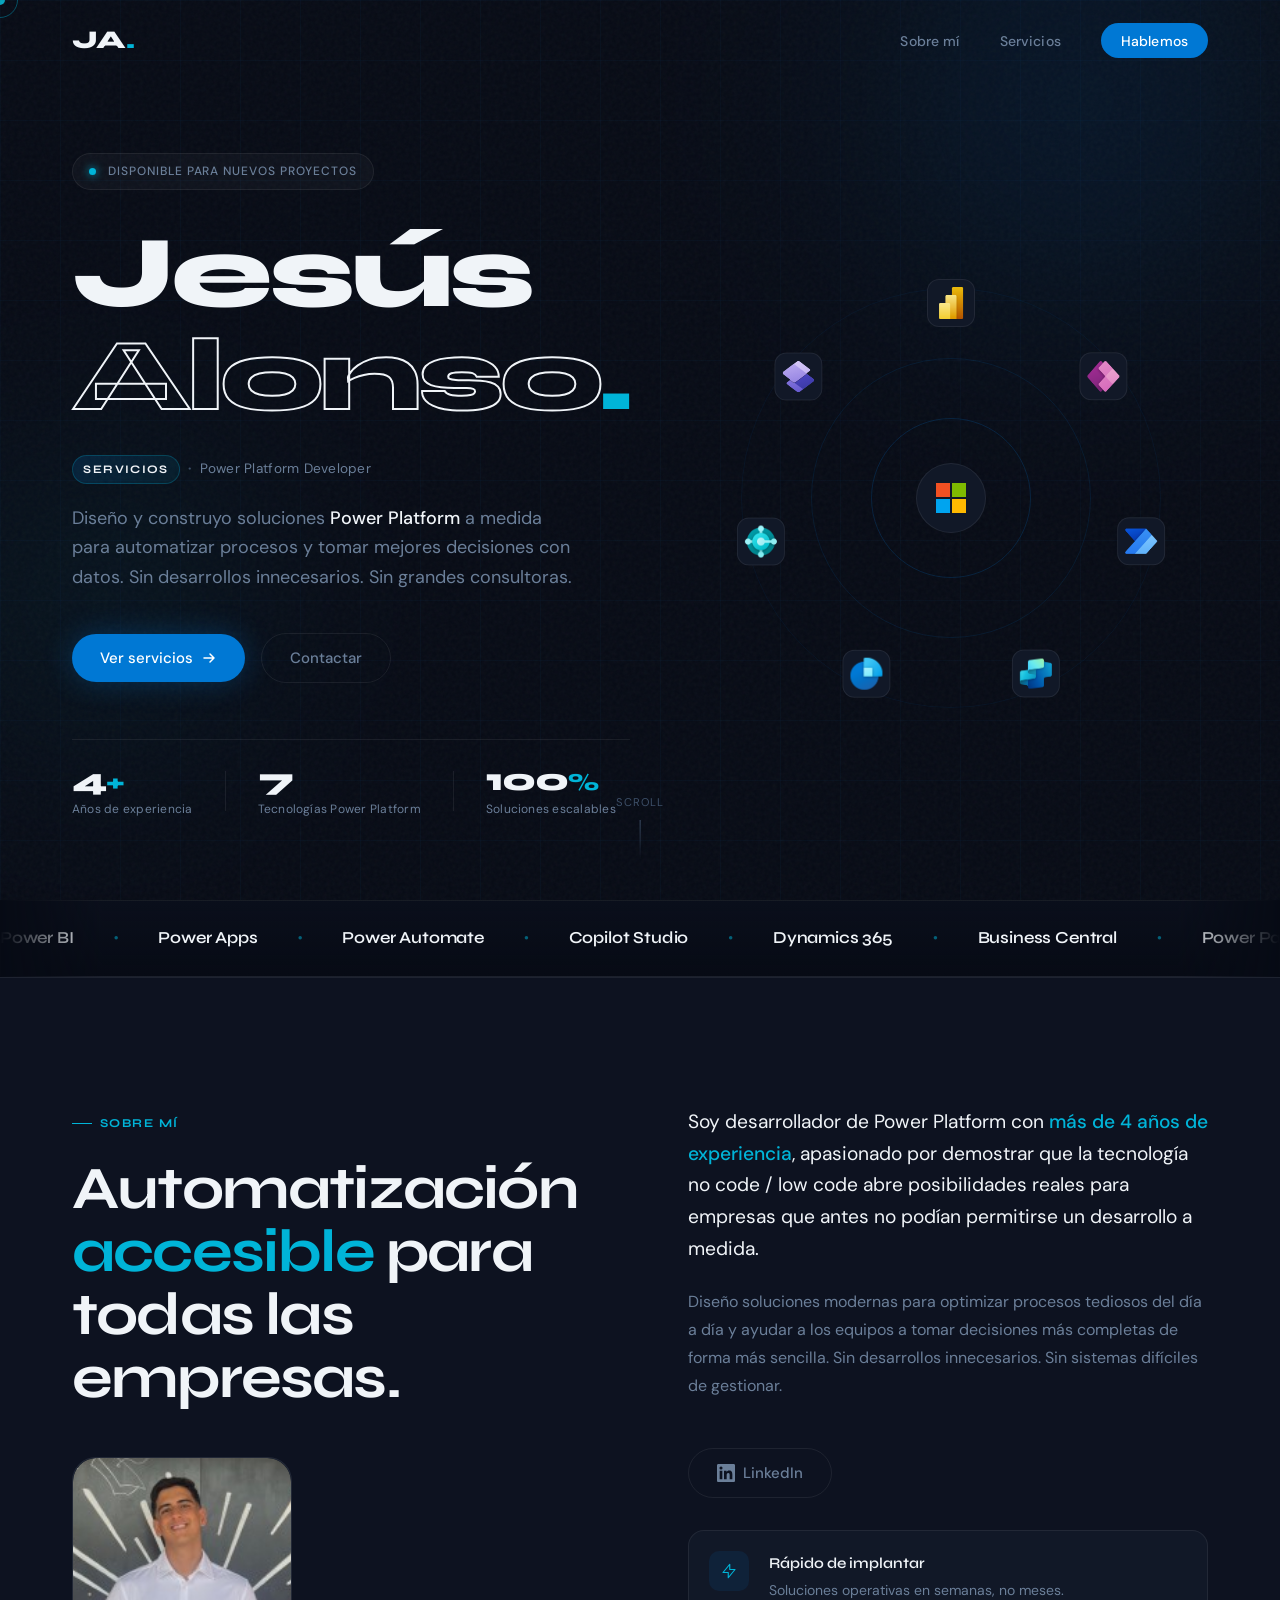
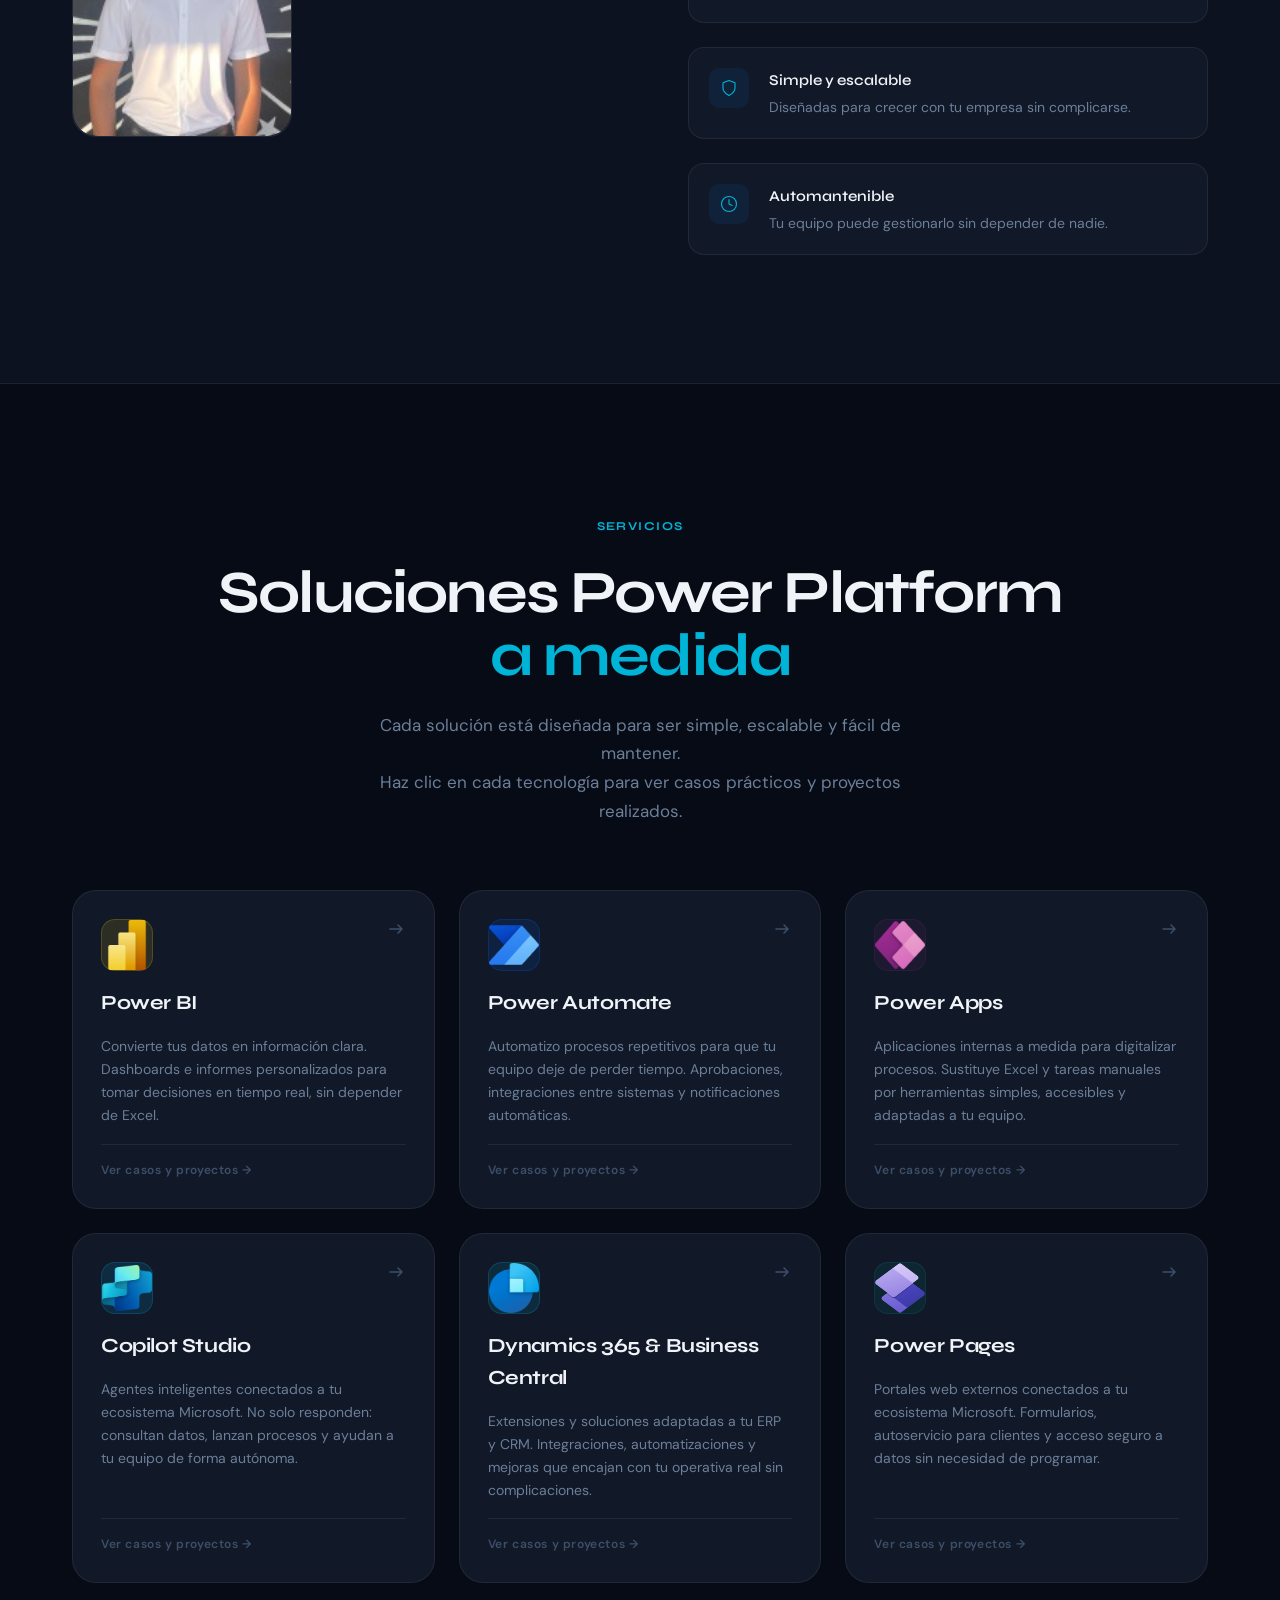
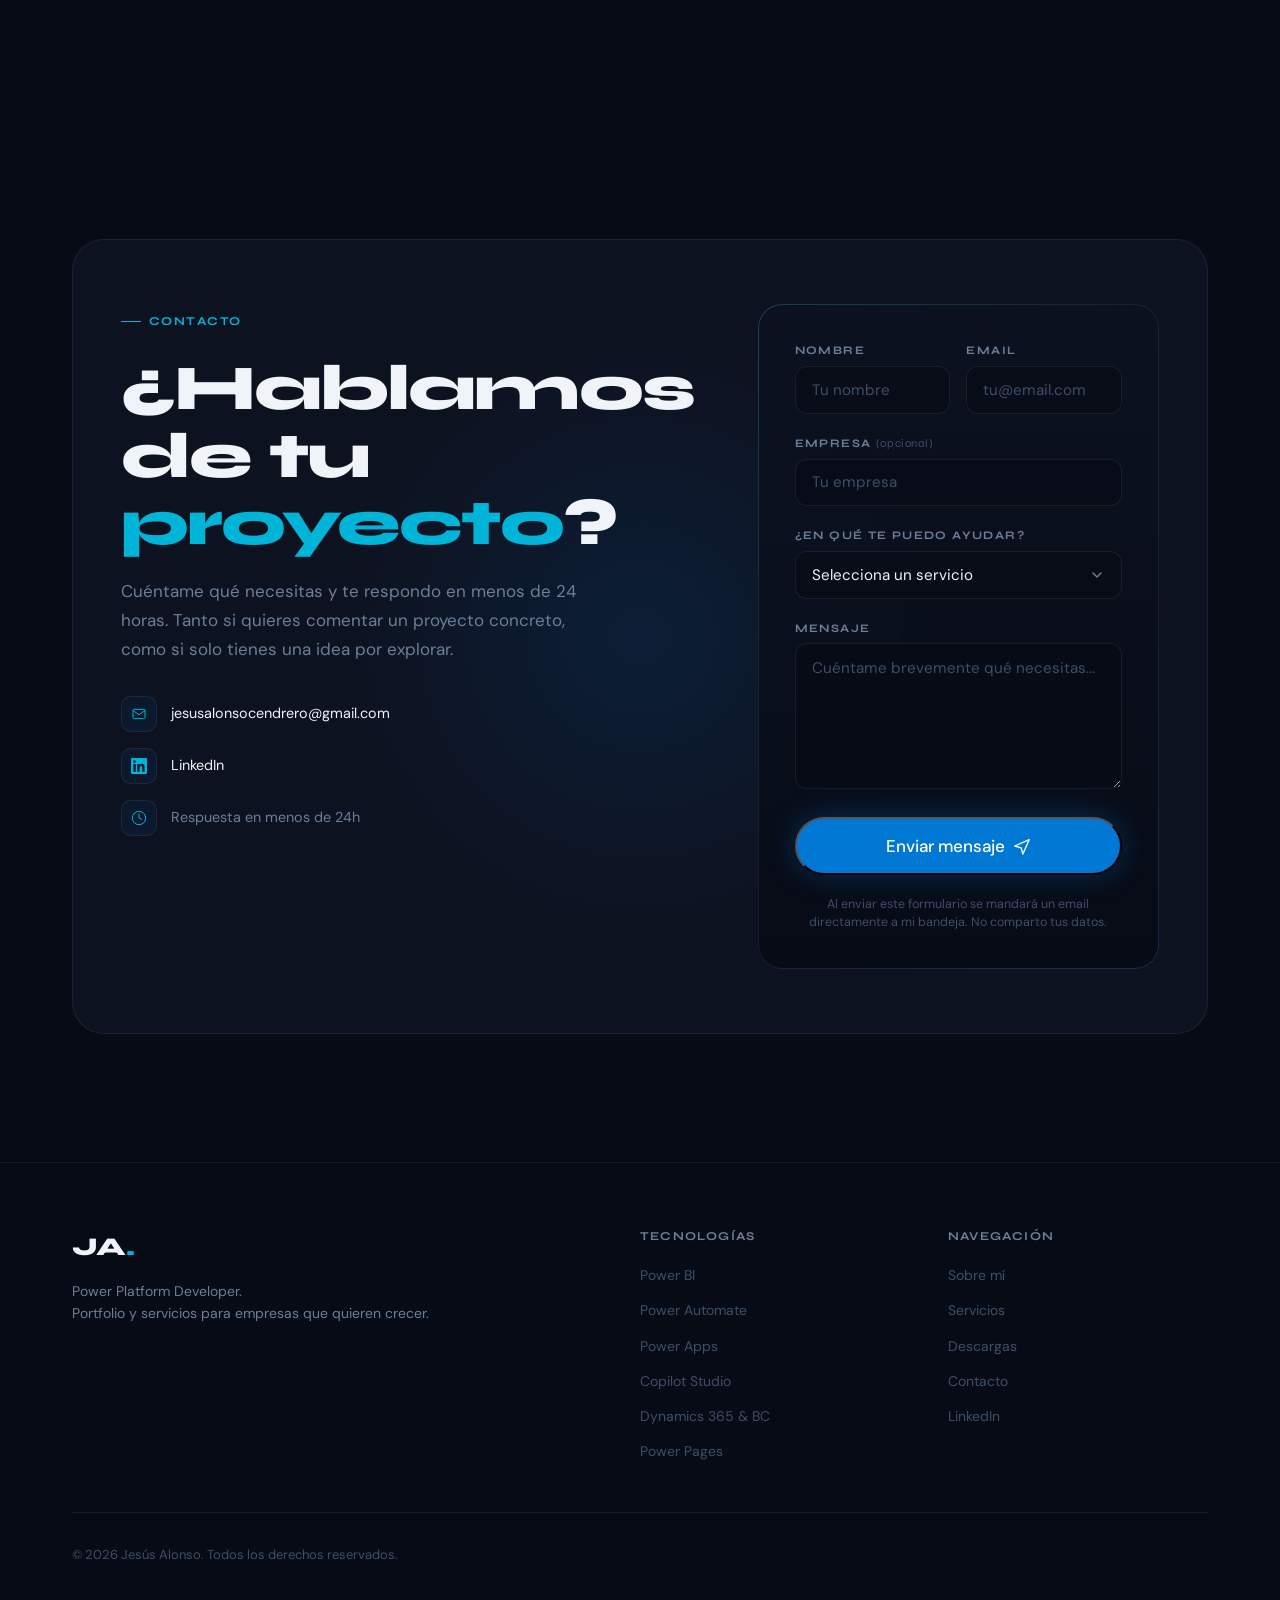
==== commit 43218474: "Version 1.0.0.1" ====
--- a/index.html
+++ b/index.html
@@ -9,9 +9,6 @@
   <link rel="preconnect" href="https://fonts.gstatic.com" crossorigin />
   <link href="https://fonts.googleapis.com/css2?family=Syne:wght@400;500;600;700;800&family=DM+Sans:ital,opsz,wght@0,9..40,300;0,9..40,400;0,9..40,500;1,9..40,300&display=swap" rel="stylesheet" />
   <link rel="stylesheet" href="css/styles.css" />
-
-  <!-- Cloudflare Turnstile (captcha invisible/managed) -->
-  <script src="https://challenges.cloudflare.com/turnstile/v0/api.js" async defer></script>
 </head>
 <body>
 
@@ -517,17 +514,15 @@
           <form
             class="contact-form reveal"
             id="contactForm"
-            action="https://formsubmit.co/jesusalonsocendrero@gmail.com"
+            action="https://api.web3forms.com/submit"
             method="POST"
           >
-            <!-- FormSubmit config -->
-            <input type="hidden" name="_subject" value="Nuevo contacto desde la web 🚀" />
-            <input type="hidden" name="_captcha" value="false" />
-            <input type="hidden" name="_template" value="table" />
-            <!-- _next se rellena dinámicamente en main.js con la URL actual + ?sent=1 -->
-            <input type="hidden" name="_next" value="" />
-            <!-- honeypot anti-spam -->
-            <input type="text" name="_honey" style="display:none" tabindex="-1" autocomplete="off" />
+            <!-- Web3Forms config — reemplaza TU_ACCESS_KEY_AQUI por la clave de https://web3forms.com -->
+            <input type="hidden" name="access_key" value="61f835bf-13fa-4c9d-9ea6-0b185073016d" />
+            <input type="hidden" name="subject" value="Nuevo contacto desde la web 🚀" />
+            <input type="hidden" name="from_name" value="Web jesusalonso.dev" />
+            <!-- honeypot anti-spam (Web3Forms reconoce 'botcheck') -->
+            <input type="checkbox" name="botcheck" style="display:none" tabindex="-1" autocomplete="off" />
 
             <div class="form-row">
               <label class="form-field">
@@ -563,22 +558,6 @@
               <span class="form-label">Mensaje</span>
               <textarea name="mensaje" rows="5" required placeholder="Cuéntame brevemente qué necesitas..."></textarea>
             </label>
-
-            <!-- Cloudflare Turnstile (anti-spam invisible/managed)
-                 ───────────────────────────────────────────────────────────
-                 La sitekey actual es la de PRUEBA de Cloudflare (siempre pasa).
-                 Para producción:
-                   1) Ve a https://dash.cloudflare.com → Turnstile → Add site
-                   2) Domain: tu dominio (ej. jesusalonso.dev). Para localhost
-                      puedes seguir usando esta sitekey de prueba.
-                   3) Widget mode: Managed (recomendado)
-                   4) Copia la "Site Key" y sustitúyela abajo.
-                 La "Secret Key" NO se usa aquí (la validación es solo cliente).
-            -->
-            <div class="cf-turnstile turnstile-widget"
-                 data-sitekey="0x4AAAAAADW06Ls5CfQFj4QX"
-                 data-theme="dark"
-                 data-size="flexible"></div>
 
             <button type="submit" class="btn btn-primary btn-large form-submit">
               <span>Enviar mensaje</span>
@@ -646,6 +625,7 @@
     <div class="lightbox-content" id="lightboxContent"></div>
   </div>
 
+  <script src="js/supabase-config.js"></script>
   <script src="js/main.js"></script>
 </body>
 </html>
--- a/css/styles.css
+++ b/css/styles.css
@@ -1544,13 +1544,20 @@
 }
 
 .form-success {
+  display: flex;
+  flex-direction: column;
+  gap: 1rem;
   margin-bottom: 1.5rem;
-  padding: 1.1rem 1.25rem;
+  padding: 1.25rem 1.4rem;
   font-size: 0.95rem;
   color: var(--text);
   background: linear-gradient(135deg, rgba(0,180,216,0.15), rgba(0,120,212,0.08));
   border: 1px solid rgba(0,180,216,0.35);
   border-radius: 14px;
+}
+
+.form-success-text {
+  line-height: 1.55;
 }
 
 .form-success strong {
@@ -1559,17 +1566,48 @@
   margin-right: 0.4rem;
 }
 
-/* Cloudflare Turnstile widget — encaja con el dark theme del form */
-.turnstile-widget {
-  margin: 0.25rem 0 0.25rem;
-  min-height: 65px;
-  display: flex;
+.form-success-action {
+  display: inline-flex;
   align-items: center;
   justify-content: center;
-}
-
-.turnstile-widget iframe {
-  border-radius: 8px;
+  gap: 0.5rem;
+  align-self: flex-start;
+  padding: 0.65rem 1.2rem;
+  font-family: var(--font-body);
+  font-size: 0.9rem;
+  font-weight: 500;
+  color: var(--cyan);
+  background: rgba(0,180,216,0.08);
+  border: 1px solid rgba(0,180,216,0.4);
+  border-radius: 100px;
+  cursor: pointer;
+  transition: background 0.2s, border-color 0.2s, color 0.2s, transform 0.15s;
+}
+
+.form-success-action:hover {
+  background: rgba(0,180,216,0.18);
+  border-color: rgba(0,180,216,0.7);
+  color: #fff;
+  transform: translateY(-1px);
+}
+
+.form-success-action:active {
+  transform: translateY(0);
+}
+
+.form-success-action svg {
+  flex-shrink: 0;
+}
+
+.form-error {
+  margin: 0.25rem 0 0.5rem;
+  padding: 0.9rem 1.1rem;
+  font-size: 0.9rem;
+  color: #ffd0d0;
+  background: rgba(220, 60, 60, 0.12);
+  border: 1px solid rgba(220, 60, 60, 0.4);
+  border-radius: 12px;
+  line-height: 1.5;
 }
 
 /* ===================================
@@ -2537,8 +2575,24 @@
 @media (max-width: 768px) {
   .portfolio-grid { grid-template-columns: 1fr; }
   .contact .contact-inner { padding: 2.5rem 1.25rem; }
-  .contact-form { padding: 1.5rem; }
+  .contact-form { padding: 1.5rem; gap: 1rem; }
   .form-row { grid-template-columns: 1fr; }
+
+  /* Evita el zoom automático de iOS Safari al hacer focus (requiere >=16px) */
+  .form-field input,
+  .form-field select,
+  .form-field textarea {
+    font-size: 16px;
+    padding: 0.85rem 1rem;
+  }
+
+  .contact .contact-title { font-size: clamp(2rem, 9vw, 2.75rem); }
+  .contact-meta { margin-top: 1.5rem; gap: 0.85rem; }
+  .contact-meta li { font-size: 0.9rem; }
+
+  .form-success { padding: 1.1rem 1.2rem; }
+  .form-success-action { width: 100%; align-self: stretch; }
+
   .tech-marquee { padding: 1rem 0; }
   .marquee-track { font-size: 0.9rem; gap: 1.75rem; }
   .project-head { flex-direction: column; gap: 1rem; }
@@ -2549,3 +2603,10 @@
   .lightbox { padding: 1rem; }
   .lightbox-close { top: 0.75rem; right: 0.75rem; }
 }
+
+@media (max-width: 420px) {
+  .contact .contact-inner { padding: 2rem 0.9rem; }
+  .contact-form { padding: 1.25rem; }
+  .contact-meta a,
+  .contact-meta li span:last-child { word-break: break-word; }
+}
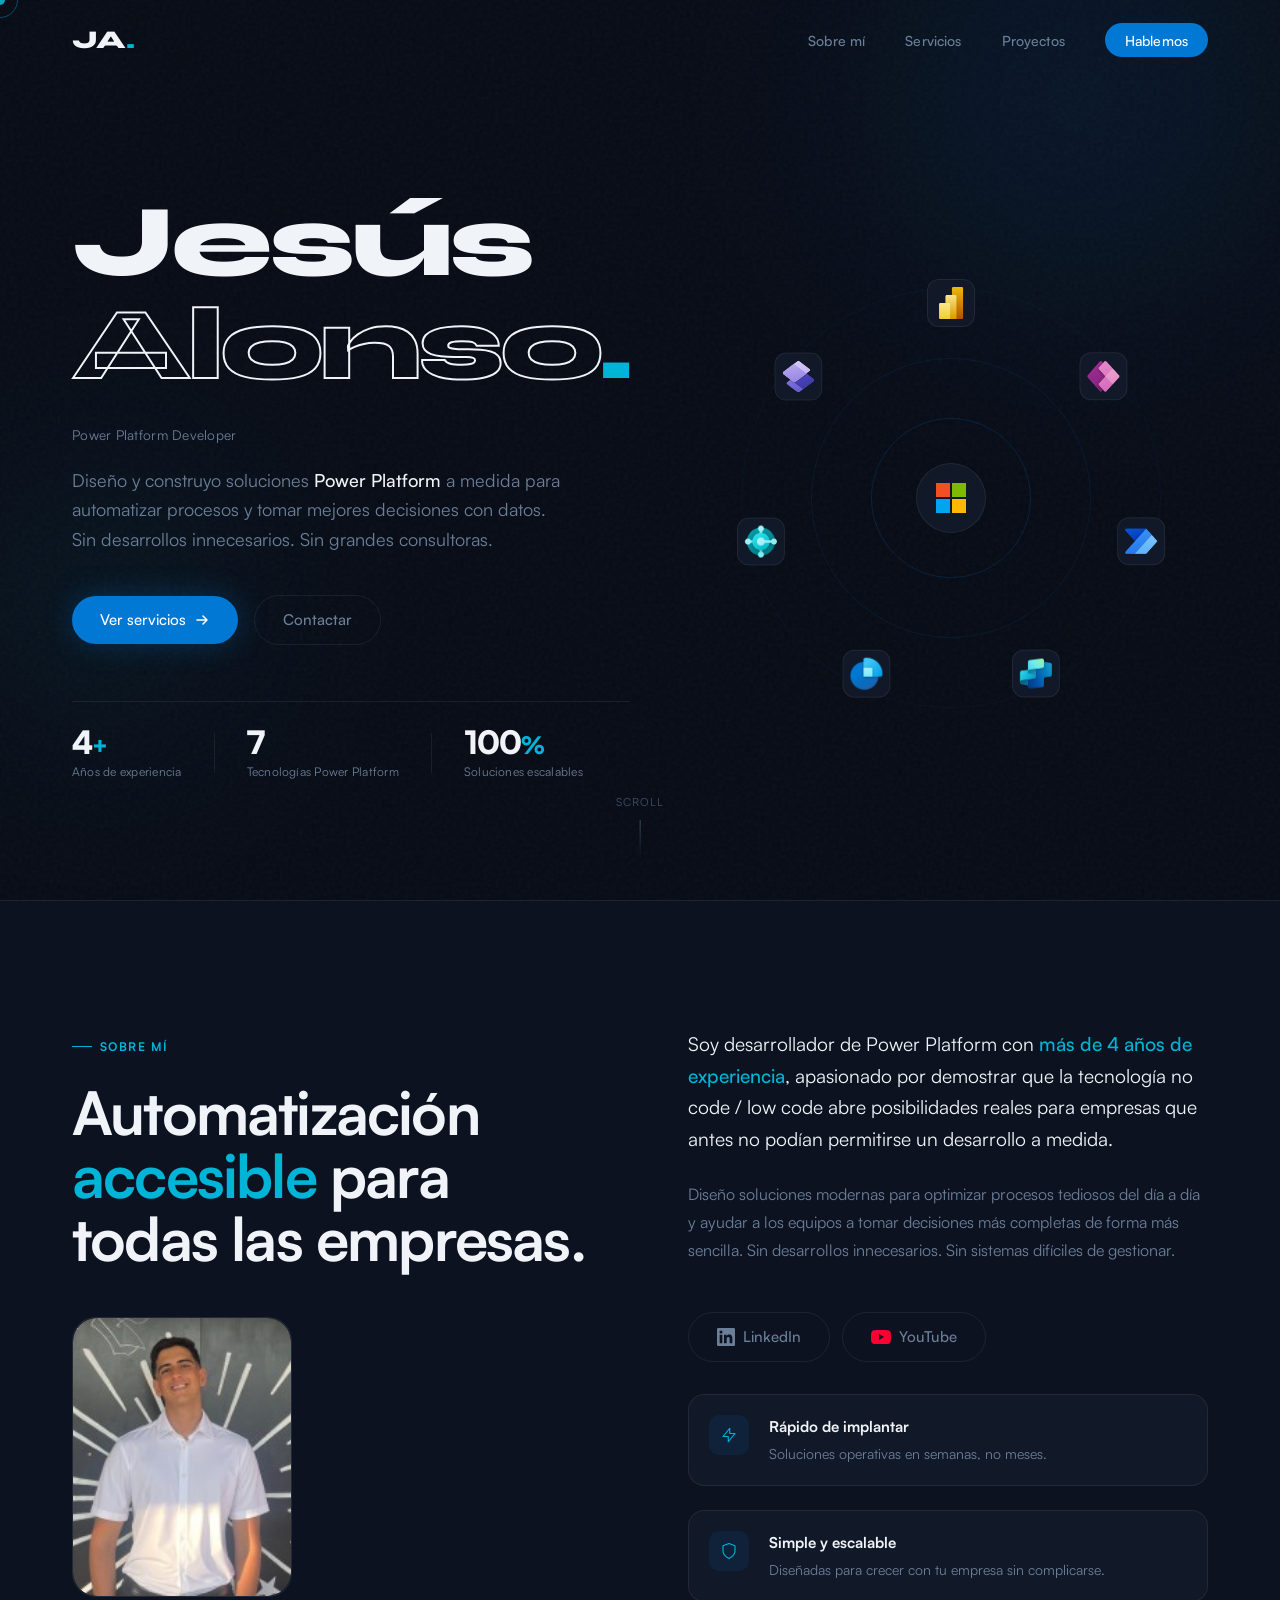
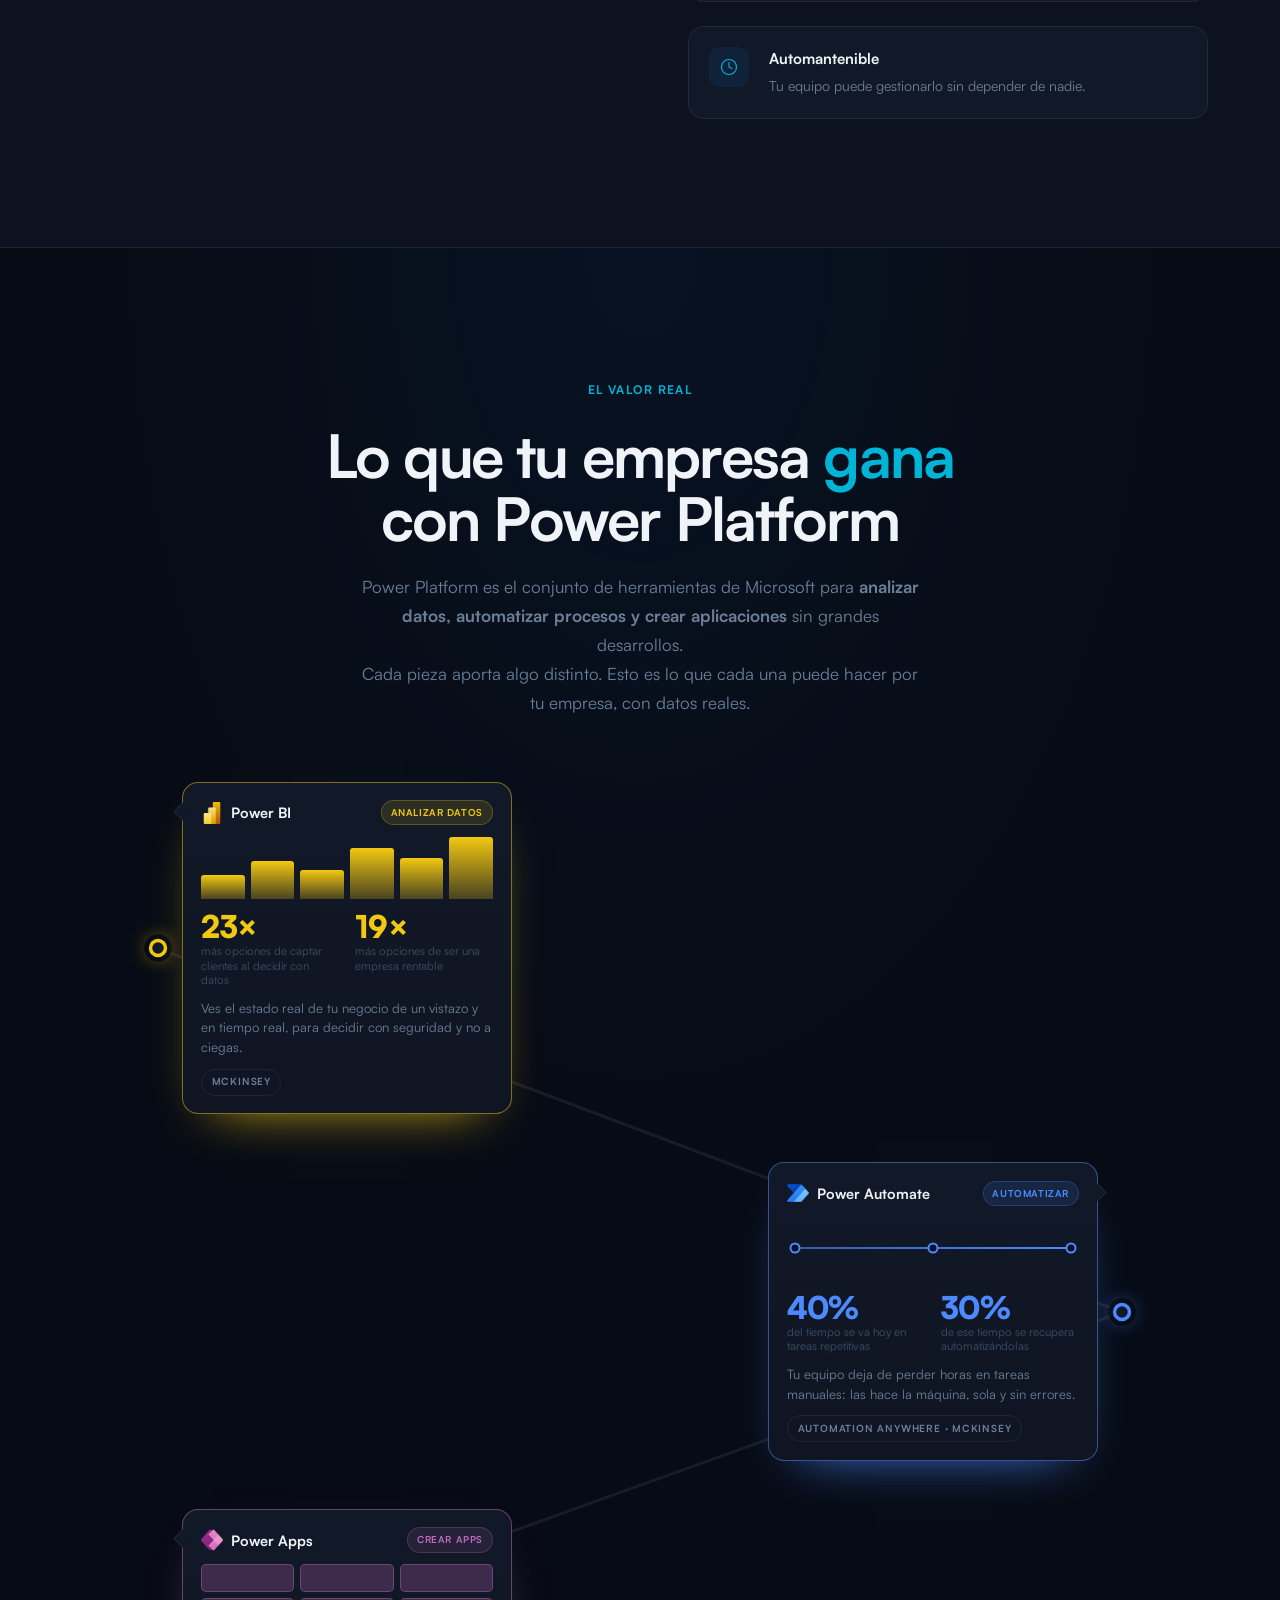
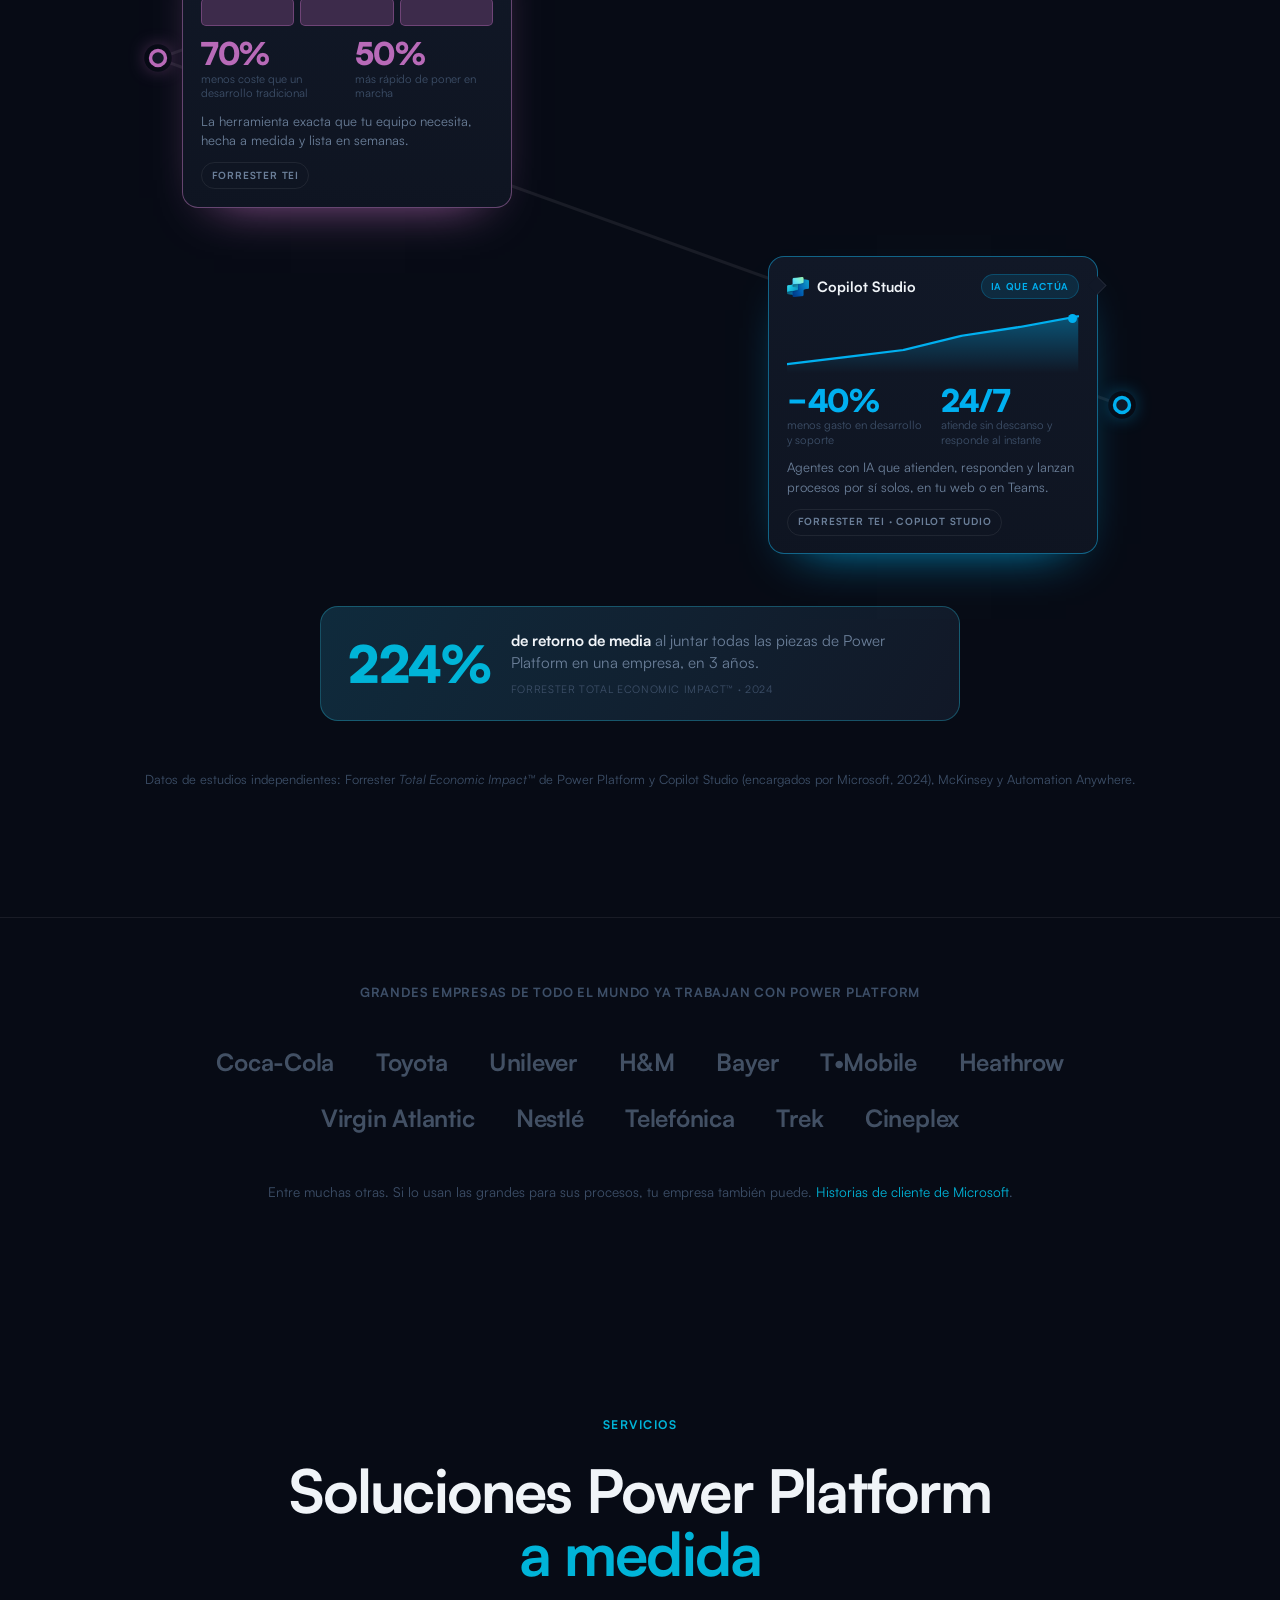
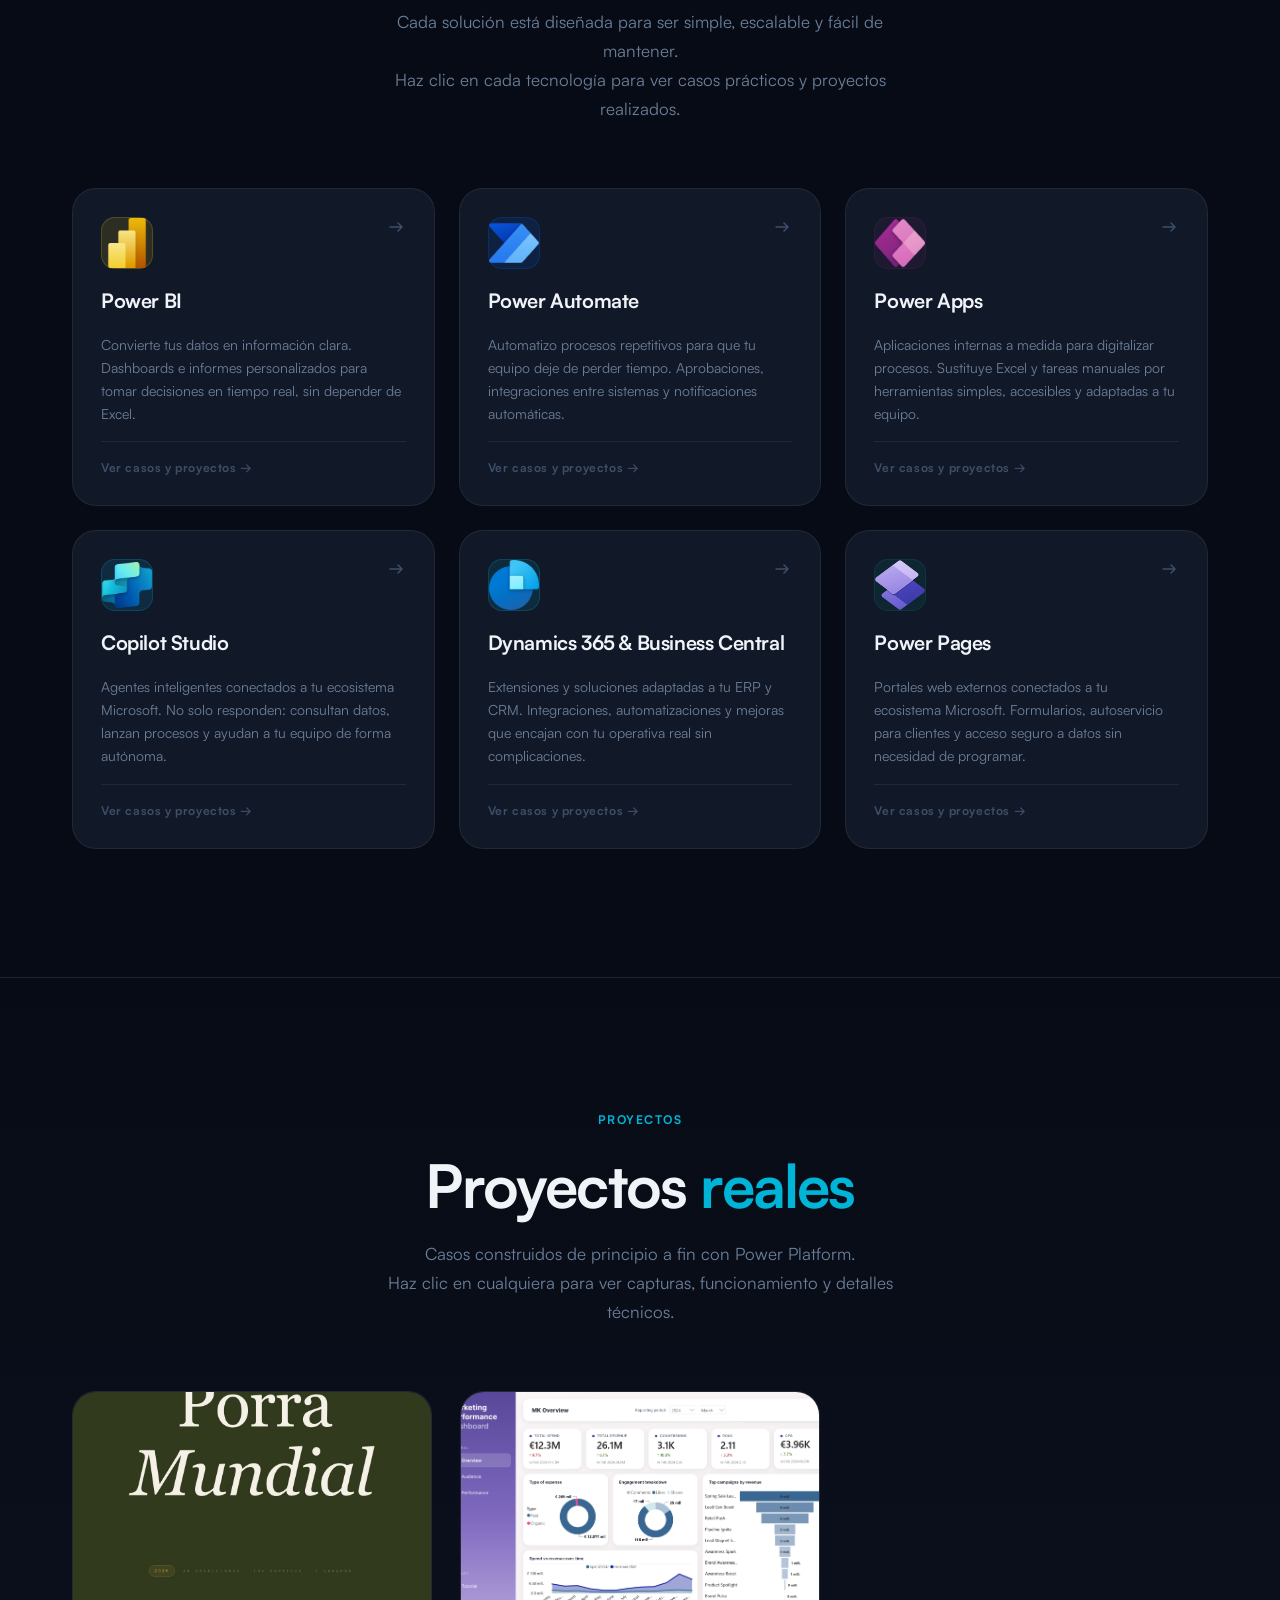
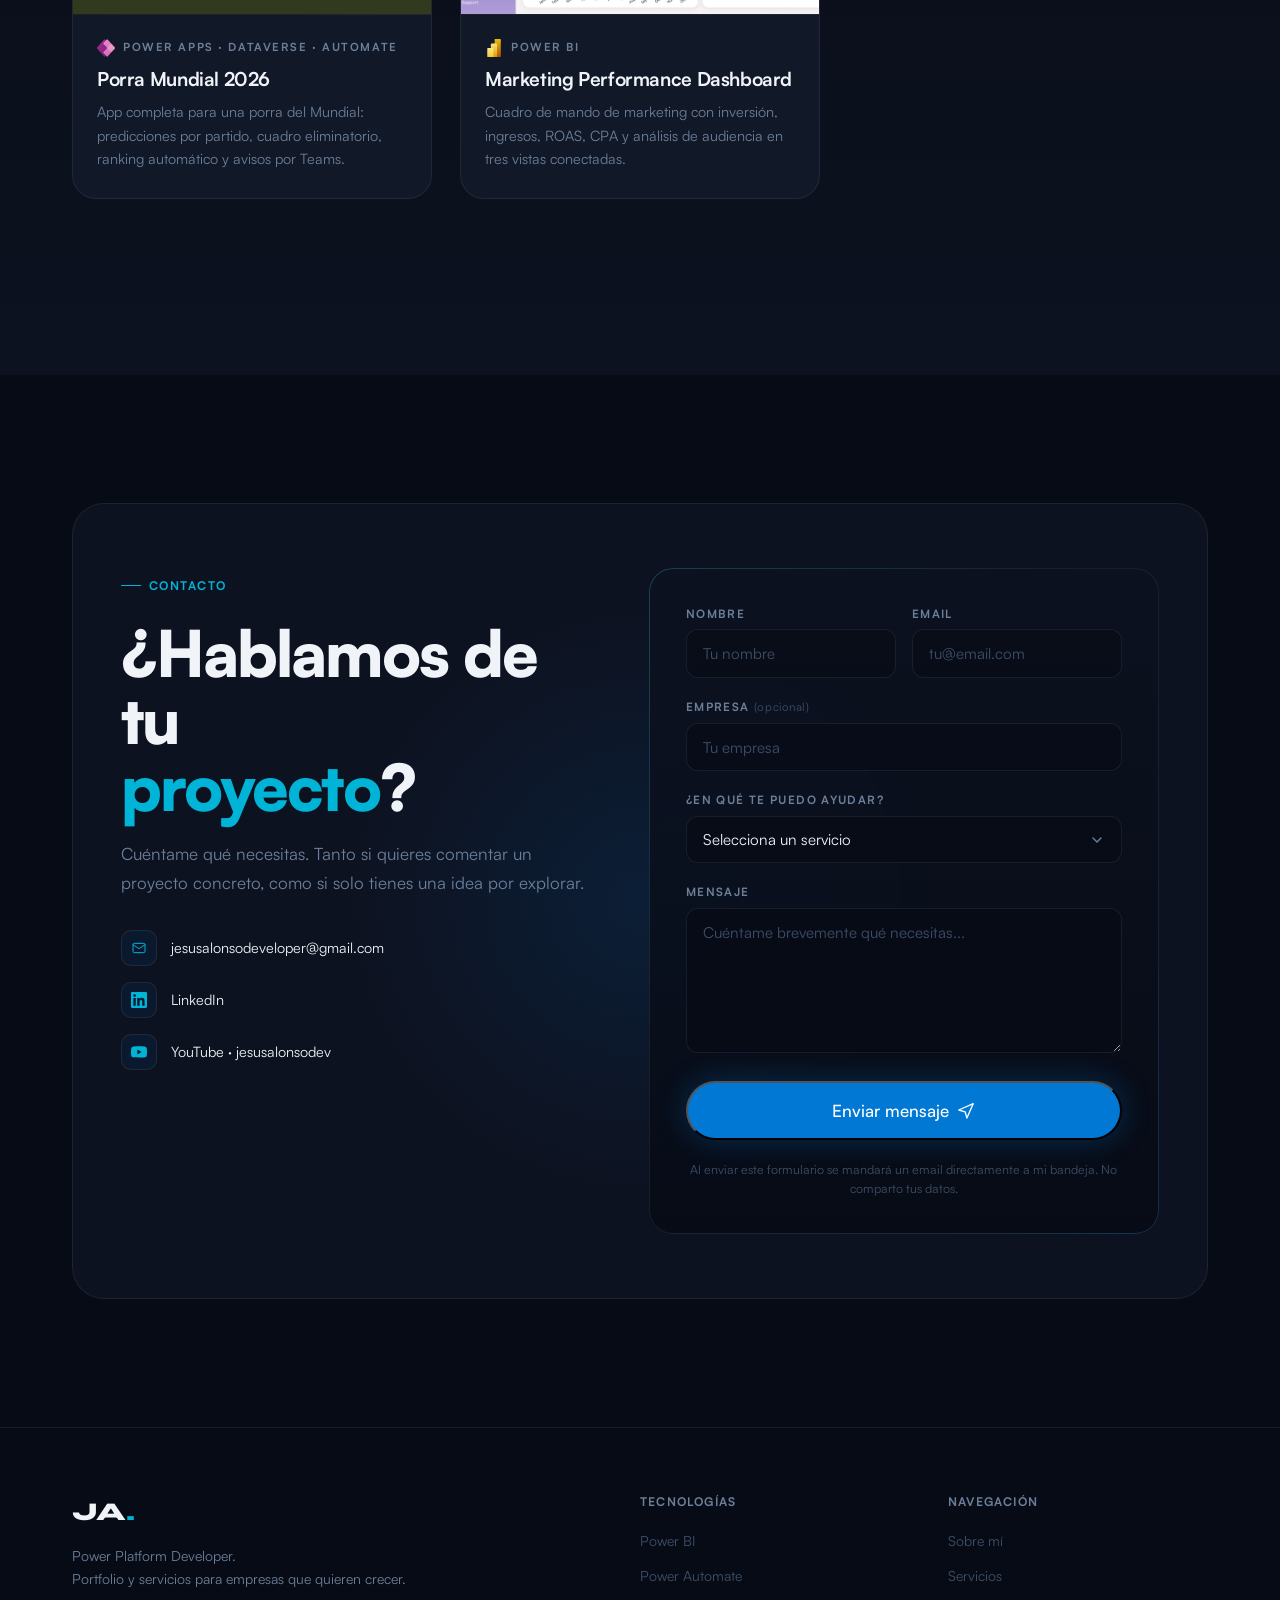
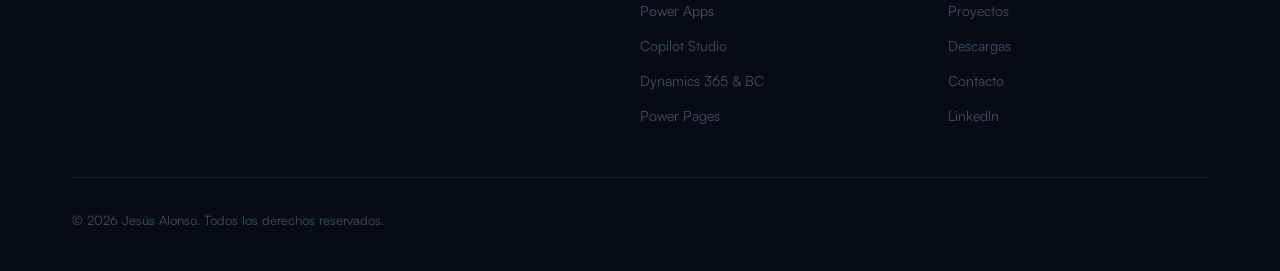
==== commit a6701431: "Rediseño landing: sección de valor, proyectos reales y fuentes Satoshi - Nueva sección "Lo que tu em" ====
--- a/index.html
+++ b/index.html
@@ -8,7 +8,7 @@
   <link rel="preconnect" href="https://fonts.googleapis.com" />
   <link rel="preconnect" href="https://fonts.gstatic.com" crossorigin />
   <link href="https://fonts.googleapis.com/css2?family=Syne:wght@400;500;600;700;800&family=DM+Sans:ital,opsz,wght@0,9..40,300;0,9..40,400;0,9..40,500;1,9..40,300&display=swap" rel="stylesheet" />
-  <link rel="stylesheet" href="css/styles.css" />
+  <link rel="stylesheet" href="css/styles.css?v=20260708" />
 </head>
 <body>
 
@@ -23,7 +23,7 @@
       <ul class="nav-links">
         <li><a href="#about">Sobre mí</a></li>
         <li><a href="#services">Servicios</a></li>
-        <!-- <li><a href="#portfolio">Proyectos</a></li> · oculto hasta tener varios proyectos publicados -->
+        <li><a href="#portfolio">Proyectos</a></li>
         <li><a href="#contact" class="nav-cta">Hablemos</a></li>
       </ul>
       <button class="nav-toggle" id="navToggle" aria-label="Menú">
@@ -35,26 +35,18 @@
   <!-- HERO -->
   <section class="hero" id="hero">
     <div class="hero-bg">
-      <div class="grid-overlay"></div>
       <div class="glow glow-1"></div>
       <div class="glow glow-2"></div>
       <div class="noise"></div>
     </div>
 
     <div class="hero-content">
-      <div class="hero-badge reveal">
-        <span class="badge-dot"></span>
-        <span>Disponible para nuevos proyectos</span>
-      </div>
-
       <h1 class="hero-title reveal">
         <span class="title-line">Jesús</span>
         <span class="title-line accent-line">Alonso<span class="accent-dot">.</span></span>
       </h1>
 
       <p class="hero-tagline reveal">
-        <span class="tag-chip">Servicios</span>
-        <span class="tag-sep">·</span>
         <span>Power Platform Developer</span>
       </p>
 
@@ -101,33 +93,29 @@
             <rect x="17" y="17" width="14" height="14" fill="#ffb900"/>
           </svg>
         </div>
-        <!-- Power BI -->
-        <div class="orbit-icon" style="--angle:0deg" title="Power BI">
-          <img src="img/Power bi.svg.png" alt="Power BI" style="width:32px;height:32px;object-fit:contain;" />
-        </div>
-        <!-- Power Apps -->
-        <div class="orbit-icon" style="--angle:51.4deg" title="Power Apps">
-          <img src="img/PowerappsLogo.svg.png" alt="Power Apps" style="width:32px;height:32px;object-fit:contain;" />
-        </div>
-        <!-- Power Automate -->
-        <div class="orbit-icon" style="--angle:102.8deg" title="Power Automate">
-          <img src="img/LogoPowerautomate.svg.png" alt="Power Automate" style="width:32px;height:32px;object-fit:contain;" />
-        </div>
-        <!-- Copilot Studio -->
-        <div class="orbit-icon" style="--angle:154.2deg" title="Copilot Studio">
-          <img src="img/CopilotStudioLogo.webp" alt="Copilot Studio" style="width:32px;height:32px;object-fit:contain;" />
-        </div>
-        <!-- Dynamics 365 Sales -->
-        <div class="orbit-icon" style="--angle:205.7deg" title="Dynamics 365 Sales">
-          <img src="img/LogoDynamics365Sales.svg.png" alt="Dynamics 365 Sales" style="width:32px;height:32px;object-fit:contain;" />
-        </div>
-        <!-- Business Central -->
-        <div class="orbit-icon" style="--angle:257.1deg" title="Business Central">
-          <img src="img/LogoBusinessCentral.svg.png" alt="Business Central" style="width:32px;height:32px;object-fit:contain;" />
-        </div>
-        <!-- Power Pages -->
-        <div class="orbit-icon" style="--angle:308.5deg" title="Power Pages">
-          <img src="img/LogoPowerPages.svg" alt="Power Pages" style="width:32px;height:32px;object-fit:contain;" />
+        <!-- Iconos que giran alrededor del centro. Cada uno enlaza a su tecnología. -->
+        <div class="orbit-spin">
+          <a class="orbit-icon" style="--angle:0deg" href="pages/power-bi.html" title="Power BI · ver detalle">
+            <img class="orbit-icon-img" src="img/Power bi.svg.png" alt="Power BI" />
+          </a>
+          <a class="orbit-icon" style="--angle:51.4deg" href="pages/power-apps.html" title="Power Apps · ver detalle">
+            <img class="orbit-icon-img" src="img/PowerappsLogo.svg.png" alt="Power Apps" />
+          </a>
+          <a class="orbit-icon" style="--angle:102.8deg" href="pages/power-automate.html" title="Power Automate · ver detalle">
+            <img class="orbit-icon-img" src="img/LogoPowerautomate.svg.png" alt="Power Automate" />
+          </a>
+          <a class="orbit-icon" style="--angle:154.2deg" href="pages/copilot-studio.html" title="Copilot Studio · ver detalle">
+            <img class="orbit-icon-img" src="img/CopilotStudioLogo.webp" alt="Copilot Studio" />
+          </a>
+          <a class="orbit-icon" style="--angle:205.7deg" href="pages/dynamics-365.html" title="Dynamics 365 · ver detalle">
+            <img class="orbit-icon-img" src="img/LogoDynamics365Sales.svg.png" alt="Dynamics 365 Sales" />
+          </a>
+          <a class="orbit-icon" style="--angle:257.1deg" href="pages/dynamics-365.html" title="Business Central · ver detalle">
+            <img class="orbit-icon-img" src="img/LogoBusinessCentral.svg.png" alt="Business Central" />
+          </a>
+          <a class="orbit-icon" style="--angle:308.5deg" href="pages/power-pages.html" title="Power Pages · ver detalle">
+            <img class="orbit-icon-img" src="img/LogoPowerPages.svg" alt="Power Pages" />
+          </a>
         </div>
       </div>
     </div>
@@ -137,31 +125,6 @@
       <div class="scroll-line"></div>
     </div>
   </section>
-
-  <!-- TECH MARQUEE -->
-  <div class="tech-marquee" aria-hidden="true">
-    <div class="marquee-track">
-      <span>Power BI</span><span class="dot-sep">●</span>
-      <span>Power Apps</span><span class="dot-sep">●</span>
-      <span>Power Automate</span><span class="dot-sep">●</span>
-      <span>Copilot Studio</span><span class="dot-sep">●</span>
-      <span>Dynamics 365</span><span class="dot-sep">●</span>
-      <span>Business Central</span><span class="dot-sep">●</span>
-      <span>Power Pages</span><span class="dot-sep">●</span>
-      <span>Dataverse</span><span class="dot-sep">●</span>
-      <span>SharePoint</span><span class="dot-sep">●</span>
-      <!-- duplicate for seamless loop -->
-      <span>Power BI</span><span class="dot-sep">●</span>
-      <span>Power Apps</span><span class="dot-sep">●</span>
-      <span>Power Automate</span><span class="dot-sep">●</span>
-      <span>Copilot Studio</span><span class="dot-sep">●</span>
-      <span>Dynamics 365</span><span class="dot-sep">●</span>
-      <span>Business Central</span><span class="dot-sep">●</span>
-      <span>Power Pages</span><span class="dot-sep">●</span>
-      <span>Dataverse</span><span class="dot-sep">●</span>
-      <span>SharePoint</span><span class="dot-sep">●</span>
-    </div>
-  </div>
 
   <!-- ABOUT -->
   <section class="about section" id="about">
@@ -195,10 +158,16 @@
           </p>
           -->
 
-          <a href="https://www.linkedin.com/in/jesús-alonso-cendrero-a68b97226" target="_blank" rel="noopener noreferrer" class="btn btn-ghost reveal" style="display:inline-flex;align-items:center;gap:0.5rem;margin-bottom:2rem;">
-            <svg width="18" height="18" viewBox="0 0 24 24" fill="currentColor"><path d="M20.447 20.452h-3.554v-5.569c0-1.328-.027-3.037-1.852-3.037-1.853 0-2.136 1.445-2.136 2.939v5.667H9.351V9h3.414v1.561h.046c.477-.9 1.637-1.85 3.37-1.85 3.601 0 4.267 2.37 4.267 5.455v6.286zM5.337 7.433a2.062 2.062 0 0 1-2.063-2.065 2.064 2.064 0 1 1 2.063 2.065zm1.782 13.019H3.555V9h3.564v11.452zM22.225 0H1.771C.792 0 0 .774 0 1.729v20.542C0 23.227.792 24 1.771 24h20.451C23.2 24 24 23.227 24 22.271V1.729C24 .774 23.2 0 22.222 0h.003z"/></svg>
-            <span>LinkedIn</span>
-          </a>
+          <div class="about-socials reveal">
+            <a href="https://www.linkedin.com/in/jesús-alonso-cendrero-a68b97226" target="_blank" rel="noopener noreferrer" class="btn btn-ghost" style="display:inline-flex;align-items:center;gap:0.5rem;">
+              <svg width="18" height="18" viewBox="0 0 24 24" fill="currentColor"><path d="M20.447 20.452h-3.554v-5.569c0-1.328-.027-3.037-1.852-3.037-1.853 0-2.136 1.445-2.136 2.939v5.667H9.351V9h3.414v1.561h.046c.477-.9 1.637-1.85 3.37-1.85 3.601 0 4.267 2.37 4.267 5.455v6.286zM5.337 7.433a2.062 2.062 0 0 1-2.063-2.065 2.064 2.064 0 1 1 2.063 2.065zm1.782 13.019H3.555V9h3.564v11.452zM22.225 0H1.771C.792 0 0 .774 0 1.729v20.542C0 23.227.792 24 1.771 24h20.451C23.2 24 24 23.227 24 22.271V1.729C24 .774 23.2 0 22.222 0h.003z"/></svg>
+              <span>LinkedIn</span>
+            </a>
+            <a href="https://www.youtube.com/@jesusalonsodev" target="_blank" rel="noopener noreferrer" class="btn btn-ghost social-youtube" style="display:inline-flex;align-items:center;gap:0.5rem;">
+              <svg width="20" height="20" viewBox="0 0 24 24" fill="currentColor"><path d="M23.498 6.186a3.016 3.016 0 0 0-2.122-2.136C19.505 3.545 12 3.545 12 3.545s-7.505 0-9.377.505A3.017 3.017 0 0 0 .502 6.186C0 8.07 0 12 0 12s0 3.93.502 5.814a3.016 3.016 0 0 0 2.122 2.136c1.871.505 9.376.505 9.376.505s7.505 0 9.377-.505a3.015 3.015 0 0 0 2.122-2.136C24 15.93 24 12 24 12s0-3.93-.502-5.814zM9.545 15.568V8.432L15.818 12l-6.273 3.568z"/></svg>
+              <span>YouTube</span>
+            </a>
+          </div>
 
           <div class="about-pillars reveal">
             <div class="pillar">
@@ -231,6 +200,199 @@
           </div>
         </div>
       </div>
+    </div>
+  </section>
+
+  <!-- VALOR / IMPACTO -->
+  <section class="value section" id="valor">
+    <div class="container">
+      <div class="section-header">
+        <div class="section-tag reveal">El valor real</div>
+        <h2 class="section-title reveal">
+          Lo que tu empresa <em>gana</em><br />con Power Platform
+        </h2>
+        <p class="section-desc reveal">
+          Power Platform es el conjunto de herramientas de Microsoft para <strong>analizar datos, automatizar procesos y crear aplicaciones</strong> sin grandes desarrollos.<br />
+          Cada pieza aporta algo distinto. Esto es lo que cada una puede hacer por tu empresa, con datos reales.
+        </p>
+      </div>
+
+      <div class="value-flow" id="valueFlow">
+
+        <!-- Línea que conecta y se rellena al hacer scroll (dibujada por JS) -->
+        <svg class="value-connector" aria-hidden="true" preserveAspectRatio="none">
+          <defs>
+            <linearGradient id="valueGrad" x1="0" y1="0" x2="0" y2="1">
+              <stop offset="0%"   stop-color="#F2C811" />
+              <stop offset="34%"  stop-color="#4d8aff" />
+              <stop offset="67%"  stop-color="#b86ab8" />
+              <stop offset="100%" stop-color="#00B0F0" />
+            </linearGradient>
+          </defs>
+          <path class="value-connector-bg" d="" />
+          <path class="value-connector-fill" d="" />
+        </svg>
+
+        <!-- Power BI (arriba-izquierda) -->
+        <div class="value-step value-step--s1" style="--accent:#F2C811">
+          <div class="value-node"></div>
+          <div class="value-panel">
+            <div class="value-panel-head">
+              <img class="value-logo" src="img/Power bi.svg.png" alt="Power BI" />
+              <span class="value-tech">Power BI</span>
+              <span class="value-badge">Analizar datos</span>
+            </div>
+            <div class="value-viz viz-bars" aria-hidden="true">
+              <i style="--h:38%"></i><i style="--h:60%"></i><i style="--h:47%"></i><i style="--h:82%"></i><i style="--h:66%"></i><i style="--h:100%"></i>
+            </div>
+            <div class="value-figs">
+              <div class="value-fig">
+                <span class="value-num" data-count="23" data-suffix="×">0×</span>
+                <span class="value-fig-label">más opciones de captar clientes al decidir con datos</span>
+              </div>
+              <div class="value-fig">
+                <span class="value-num" data-count="19" data-suffix="×">0×</span>
+                <span class="value-fig-label">más opciones de ser una empresa rentable</span>
+              </div>
+            </div>
+            <p class="value-text">Ves el estado real de tu negocio de un vistazo y en tiempo real, para decidir con seguridad y no a ciegas.</p>
+            <span class="value-source">McKinsey</span>
+          </div>
+        </div>
+
+        <!-- Power Automate (derecha) -->
+        <div class="value-step value-step--s2" style="--accent:#4d8aff">
+          <div class="value-node"></div>
+          <div class="value-panel">
+            <div class="value-panel-head">
+              <img class="value-logo" src="img/LogoPowerautomate.svg.png" alt="Power Automate" />
+              <span class="value-tech">Power Automate</span>
+              <span class="value-badge">Automatizar</span>
+            </div>
+            <div class="value-viz viz-flow" aria-hidden="true">
+              <span class="flow-track"></span>
+              <span class="flow-dot flow-node" style="--x:0%"></span>
+              <span class="flow-dot flow-node" style="--x:50%"></span>
+              <span class="flow-dot flow-node" style="--x:100%"></span>
+              <span class="flow-dot flow-packet"></span>
+            </div>
+            <div class="value-figs">
+              <div class="value-fig">
+                <span class="value-num" data-count="40" data-suffix="%">0%</span>
+                <span class="value-fig-label">del tiempo se va hoy en tareas repetitivas</span>
+              </div>
+              <div class="value-fig">
+                <span class="value-num" data-count="30" data-suffix="%">0%</span>
+                <span class="value-fig-label">de ese tiempo se recupera automatizándolas</span>
+              </div>
+            </div>
+            <p class="value-text">Tu equipo deja de perder horas en tareas manuales: las hace la máquina, sola y sin errores.</p>
+            <span class="value-source">Automation Anywhere · McKinsey</span>
+          </div>
+        </div>
+
+        <!-- Power Apps (izquierda) -->
+        <div class="value-step value-step--s3" style="--accent:#b86ab8">
+          <div class="value-node"></div>
+          <div class="value-panel">
+            <div class="value-panel-head">
+              <img class="value-logo" src="img/PowerappsLogo.svg.png" alt="Power Apps" />
+              <span class="value-tech">Power Apps</span>
+              <span class="value-badge">Crear apps</span>
+            </div>
+            <div class="value-viz viz-blocks" aria-hidden="true">
+              <i></i><i></i><i></i><i></i><i></i><i></i>
+            </div>
+            <div class="value-figs">
+              <div class="value-fig">
+                <span class="value-num" data-count="70" data-suffix="%">0%</span>
+                <span class="value-fig-label">menos coste que un desarrollo tradicional</span>
+              </div>
+              <div class="value-fig">
+                <span class="value-num" data-count="50" data-suffix="%">0%</span>
+                <span class="value-fig-label">más rápido de poner en marcha</span>
+              </div>
+            </div>
+            <p class="value-text">La herramienta exacta que tu equipo necesita, hecha a medida y lista en semanas.</p>
+            <span class="value-source">Forrester TEI</span>
+          </div>
+        </div>
+
+        <!-- Copilot Studio (abajo-derecha) -->
+        <div class="value-step value-step--s4" style="--accent:#00B0F0">
+          <div class="value-node"></div>
+          <div class="value-panel">
+            <div class="value-panel-head">
+              <img class="value-logo" src="img/CopilotStudioLogo.webp" alt="Copilot Studio" />
+              <span class="value-tech">Copilot Studio</span>
+              <span class="value-badge">IA que actúa</span>
+            </div>
+            <div class="value-viz viz-line" aria-hidden="true">
+              <svg viewBox="0 0 200 70" preserveAspectRatio="none">
+                <defs>
+                  <linearGradient id="vizLineFill" x1="0" y1="0" x2="0" y2="1">
+                    <stop offset="0%" stop-color="#00B0F0" stop-opacity="0.4" />
+                    <stop offset="100%" stop-color="#00B0F0" stop-opacity="0" />
+                  </linearGradient>
+                </defs>
+                <path class="viz-line-area" d="M0,60 L40,52 L80,44 L120,28 L160,18 L200,6 L200,70 L0,70 Z" fill="url(#vizLineFill)" />
+                <path class="viz-line-path" d="M0,60 L40,52 L80,44 L120,28 L160,18 L200,6" fill="none" />
+              </svg>
+              <span class="viz-line-dot"></span>
+            </div>
+            <div class="value-figs">
+              <div class="value-fig">
+                <span class="value-num" data-count="40" data-prefix="−" data-suffix="%">−0%</span>
+                <span class="value-fig-label">menos gasto en desarrollo y soporte</span>
+              </div>
+              <div class="value-fig">
+                <span class="value-num">24/7</span>
+                <span class="value-fig-label">atiende sin descanso y responde al instante</span>
+              </div>
+            </div>
+            <p class="value-text">Agentes con IA que atienden, responden y lanzan procesos por sí solos, en tu web o en Teams.</p>
+            <span class="value-source">Forrester TEI · Copilot Studio</span>
+          </div>
+        </div>
+
+      </div>
+
+      <div class="value-highlight reveal">
+        <span class="value-highlight-num">224%</span>
+        <p class="value-highlight-body">
+          <strong>de retorno de media</strong> al juntar todas las piezas de Power Platform en una empresa, en 3 años.
+          <span class="value-highlight-src">Forrester Total Economic Impact™ · 2024</span>
+        </p>
+      </div>
+
+      <p class="value-note reveal">
+        Datos de estudios independientes: Forrester <em>Total Economic Impact™</em> de Power Platform y Copilot Studio (encargados por Microsoft, 2024), McKinsey y Automation Anywhere.
+      </p>
+    </div>
+  </section>
+
+  <!-- EMPRESAS QUE CONFÍAN EN POWER PLATFORM -->
+  <section class="trusted" id="empresas">
+    <div class="container">
+      <p class="trusted-label reveal">Grandes empresas de todo el mundo ya trabajan con Power Platform</p>
+      <div class="trusted-grid reveal">
+        <span class="trusted-logo">Coca-Cola</span>
+        <span class="trusted-logo">Toyota</span>
+        <span class="trusted-logo">Unilever</span>
+        <span class="trusted-logo">H&amp;M</span>
+        <span class="trusted-logo">Bayer</span>
+        <span class="trusted-logo">T&#8226;Mobile</span>
+        <span class="trusted-logo">Heathrow</span>
+        <span class="trusted-logo">Virgin Atlantic</span>
+        <span class="trusted-logo">Nestl&eacute;</span>
+        <span class="trusted-logo">Telef&oacute;nica</span>
+        <span class="trusted-logo">Trek</span>
+        <span class="trusted-logo">Cineplex</span>
+      </div>
+      <p class="trusted-note reveal">
+        Entre muchas otras. Si lo usan las grandes para sus procesos, tu empresa también puede.
+        <a href="https://www.microsoft.com/en-us/power-platform/blog/content-type/customer-stories/" target="_blank" rel="noopener noreferrer">Historias de cliente de Microsoft</a>.
+      </p>
     </div>
   </section>
 
@@ -353,33 +515,44 @@
          3) Descomenta el párrafo "portfolio vivo" del about
          4) Vuelve a poner "Portfolio +" en el hero-tagline si quieres
        ===================================================================== -->
-  <section class="portfolio section" id="portfolio" hidden>
+  <section class="portfolio section" id="portfolio">
     <div class="container">
       <div class="section-header">
-        <div class="section-tag reveal">Portfolio</div>
+        <div class="section-tag reveal">Proyectos</div>
         <h2 class="section-title reveal">
-          Proyectos <em>destacados</em>
+          Proyectos <em>reales</em>
         </h2>
         <p class="section-desc reveal">
-          Una selección de proyectos que demuestran qué se puede construir con Power Platform.<br />
-          Este portfolio es un trabajo en curso — voy publicando cada proyecto con capturas y vídeos reales.
+          Casos construidos de principio a fin con Power Platform.<br />
+          Haz clic en cualquiera para ver capturas, funcionamiento y detalles técnicos.
         </p>
       </div>
 
       <div class="portfolio-grid">
 
-        <!-- Project 1 — Power BI: Panel RRHH -->
-        <a href="pages/power-bi.html#proyecto-rrhh" class="portfolio-card reveal" data-tech="powerbi">
+        <!-- Proyecto 1 — Porra Mundial 2026 (Power Apps · Dataverse · Power Automate) -->
+        <a href="pages/power-apps.html#proyecto-porra" class="portfolio-card reveal" data-tech="powerapps">
           <div class="portfolio-media">
-            <div class="portfolio-placeholder">
-              <svg viewBox="0 0 40 40" fill="none">
-                <rect x="2" y="20" width="8" height="18" rx="1.5" fill="currentColor" opacity=".4"/>
-                <rect x="13" y="13" width="8" height="25" rx="1.5" fill="currentColor" opacity=".7"/>
-                <rect x="24" y="5" width="8" height="33" rx="1.5" fill="currentColor"/>
-                <rect x="35" y="10" width="4" height="28" rx="1.5" fill="currentColor" opacity=".6"/>
-              </svg>
-              <span class="placeholder-tag">Próximamente media</span>
-            </div>
+            <img src="img/proyectos/porra-mundial/Diapositiva1.JPG" alt="Porra Mundial 2026 — app en Power Platform" loading="lazy" />
+            <div class="portfolio-overlay">
+              <span>Ver proyecto</span>
+              <svg width="18" height="18" viewBox="0 0 16 16" fill="none"><path d="M3 8h10M9 4l4 4-4 4" stroke="currentColor" stroke-width="1.5" stroke-linecap="round" stroke-linejoin="round"/></svg>
+            </div>
+          </div>
+          <div class="portfolio-info">
+            <div class="portfolio-tech">
+              <img src="img/PowerappsLogo.svg.png" alt="Power Apps" />
+              <span>Power Apps · Dataverse · Automate</span>
+            </div>
+            <h3>Porra Mundial 2026</h3>
+            <p>App completa para una porra del Mundial: predicciones por partido, cuadro eliminatorio, ranking automático y avisos por Teams.</p>
+          </div>
+        </a>
+
+        <!-- Proyecto 2 — MKDigital: Marketing Performance Dashboard (Power BI) -->
+        <a href="pages/power-bi.html#proyecto-mkdigital" class="portfolio-card reveal" data-tech="powerbi">
+          <div class="portfolio-media">
+            <img src="img/proyectos/PowerBI/MKDigital/Overview.png" alt="MKDigital — Marketing Performance Dashboard en Power BI" loading="lazy" />
             <div class="portfolio-overlay">
               <span>Ver proyecto</span>
               <svg width="18" height="18" viewBox="0 0 16 16" fill="none"><path d="M3 8h10M9 4l4 4-4 4" stroke="currentColor" stroke-width="1.5" stroke-linecap="round" stroke-linejoin="round"/></svg>
@@ -390,63 +563,19 @@
               <img src="img/Power bi.svg.png" alt="Power BI" />
               <span>Power BI</span>
             </div>
-            <h3>Panel de Recursos Humanos</h3>
-            <p>Dashboard para dirección con absentismo, rotación, evolución de plantilla y coste por departamento.</p>
-          </div>
-        </a>
-
-        <!-- Project 2 — Power Apps placeholder -->
-        <a href="pages/power-apps.html" class="portfolio-card reveal" data-tech="powerapps">
-          <div class="portfolio-media">
-            <div class="portfolio-placeholder">
-              <svg viewBox="0 0 40 40" fill="none"><path d="M8 6h18a4 4 0 0 1 4 4v20a4 4 0 0 1-4 4H14a4 4 0 0 1-4-4V10" stroke="currentColor" stroke-width="2" stroke-linecap="round"/><circle cx="20" cy="28" r="2" fill="currentColor"/></svg>
-              <span class="placeholder-tag">Próximamente</span>
-            </div>
-            <div class="portfolio-overlay">
-              <span>Ver tecnología</span>
-              <svg width="18" height="18" viewBox="0 0 16 16" fill="none"><path d="M3 8h10M9 4l4 4-4 4" stroke="currentColor" stroke-width="1.5" stroke-linecap="round" stroke-linejoin="round"/></svg>
-            </div>
-          </div>
-          <div class="portfolio-info">
-            <div class="portfolio-tech">
-              <img src="img/PowerappsLogo.svg.png" alt="Power Apps" />
-              <span>Power Apps</span>
-            </div>
-            <h3>App de gestión interna</h3>
-            <p>Aplicación interna para sustituir hojas de Excel con un flujo claro de altas, ediciones y aprobaciones.</p>
-          </div>
-        </a>
-
-        <!-- Project 3 — Power Automate placeholder -->
-        <a href="pages/power-automate.html" class="portfolio-card reveal" data-tech="powerautomate">
-          <div class="portfolio-media">
-            <div class="portfolio-placeholder">
-              <svg viewBox="0 0 40 40" fill="none"><path d="M8 12h12l4 8-4 8H8l-4-8z" stroke="currentColor" stroke-width="2" stroke-linejoin="round"/><circle cx="30" cy="20" r="4" stroke="currentColor" stroke-width="2"/></svg>
-              <span class="placeholder-tag">Próximamente</span>
-            </div>
-            <div class="portfolio-overlay">
-              <span>Ver tecnología</span>
-              <svg width="18" height="18" viewBox="0 0 16 16" fill="none"><path d="M3 8h10M9 4l4 4-4 4" stroke="currentColor" stroke-width="1.5" stroke-linecap="round" stroke-linejoin="round"/></svg>
-            </div>
-          </div>
-          <div class="portfolio-info">
-            <div class="portfolio-tech">
-              <img src="img/LogoPowerautomate.svg.png" alt="Power Automate" />
-              <span>Power Automate</span>
-            </div>
-            <h3>Flujo de aprobaciones</h3>
-            <p>Automatización de un proceso de aprobación con notificaciones, escalado y registro completo.</p>
+            <h3>Marketing Performance Dashboard</h3>
+            <p>Cuadro de mando de marketing con inversión, ingresos, ROAS, CPA y análisis de audiencia en tres vistas conectadas.</p>
           </div>
         </a>
 
         <!--
         ===================================================================
-        PLANTILLA PARA NUEVOS PROYECTOS (descomentar y rellenar)
+        PLANTILLA PARA NUEVOS PROYECTOS (copia, descomenta y rellena)
         ===================================================================
 
         <a href="pages/[tecnologia].html#proyecto-[slug]" class="portfolio-card reveal" data-tech="[powerbi|powerapps|...]">
           <div class="portfolio-media">
-            <img src="img/proyectos/[ruta-imagen.jpg]" alt="[Nombre del proyecto]" />
+            <img src="img/proyectos/[ruta-imagen.jpg]" alt="[Nombre del proyecto]" loading="lazy" />
             <div class="portfolio-overlay">
               <span>Ver proyecto</span>
               <svg width="18" height="18" viewBox="0 0 16 16" fill="none"><path d="M3 8h10M9 4l4 4-4 4" stroke="currentColor" stroke-width="1.5" stroke-linecap="round" stroke-linejoin="round"/></svg>
@@ -464,11 +593,6 @@
 
         =================================================================== -->
 
-      </div>
-
-      <div class="portfolio-note reveal">
-        <svg width="18" height="18" viewBox="0 0 24 24" fill="none" stroke="currentColor" stroke-width="1.5"><circle cx="12" cy="12" r="10"/><path d="M12 8v4M12 16h.01" stroke-linecap="round"/></svg>
-        <span>Portfolio en construcción — cada proyecto se publica con capturas y vídeos demostrativos cuando está listo.</span>
       </div>
     </div>
   </section>
@@ -486,7 +610,7 @@
               ¿Hablamos de tu <br /><em>proyecto</em>?
             </h2>
             <p class="contact-desc reveal">
-              Cuéntame qué necesitas y te respondo en menos de 24 horas. Tanto si quieres comentar un proyecto concreto, como si solo tienes una idea por explorar.
+              Cuéntame qué necesitas. Tanto si quieres comentar un proyecto concreto, como si solo tienes una idea por explorar.
             </p>
 
             <ul class="contact-meta reveal">
@@ -494,7 +618,7 @@
                 <span class="meta-icon">
                   <svg viewBox="0 0 24 24" fill="none" stroke="currentColor" stroke-width="1.5"><rect x="3" y="5" width="18" height="14" rx="2"/><path d="M3 7l9 6 9-6" stroke-linecap="round" stroke-linejoin="round"/></svg>
                 </span>
-                <a href="mailto:jesusalonsocendrero@gmail.com">jesusalonsocendrero@gmail.com</a>
+                <a href="mailto:jesusalonsodeveloper@gmail.com">jesusalonsodeveloper@gmail.com</a>
               </li>
               <li>
                 <span class="meta-icon">
@@ -504,9 +628,9 @@
               </li>
               <li>
                 <span class="meta-icon">
-                  <svg viewBox="0 0 24 24" fill="none" stroke="currentColor" stroke-width="1.5"><circle cx="12" cy="12" r="10"/><path d="M12 6v6l4 2" stroke-linecap="round" stroke-linejoin="round"/></svg>
+                  <svg viewBox="0 0 24 24" fill="currentColor"><path d="M23.498 6.186a3.016 3.016 0 0 0-2.122-2.136C19.505 3.545 12 3.545 12 3.545s-7.505 0-9.377.505A3.017 3.017 0 0 0 .502 6.186C0 8.07 0 12 0 12s0 3.93.502 5.814a3.016 3.016 0 0 0 2.122 2.136c1.871.505 9.376.505 9.376.505s7.505 0 9.377-.505a3.015 3.015 0 0 0 2.122-2.136C24 15.93 24 12 24 12s0-3.93-.502-5.814zM9.545 15.568V8.432L15.818 12l-6.273 3.568z"/></svg>
                 </span>
-                <span>Respuesta en menos de 24h</span>
+                <a href="https://www.youtube.com/@jesusalonsodev" target="_blank" rel="noopener noreferrer">YouTube · jesusalonsodev</a>
               </li>
             </ul>
           </div>
@@ -517,10 +641,12 @@
             action="https://api.web3forms.com/submit"
             method="POST"
           >
-            <!-- Web3Forms config — reemplaza TU_ACCESS_KEY_AQUI por la clave de https://web3forms.com -->
+            <!-- Web3Forms config -->
             <input type="hidden" name="access_key" value="61f835bf-13fa-4c9d-9ea6-0b185073016d" />
             <input type="hidden" name="subject" value="Nuevo contacto desde la web 🚀" />
             <input type="hidden" name="from_name" value="Web jesusalonso.dev" />
+            <!-- Fallback: si el JS no carga, Web3Forms te devuelve a tu propia web (no a su pantalla genérica). main.js rellena el value dinámicamente. -->
+            <input type="hidden" name="redirect" value="" />
             <!-- honeypot anti-spam (Web3Forms reconoce 'botcheck') -->
             <input type="checkbox" name="botcheck" style="display:none" tabindex="-1" autocomplete="off" />
 
@@ -597,7 +723,7 @@
           <ul>
             <li><a href="#about">Sobre mí</a></li>
             <li><a href="#services">Servicios</a></li>
-            <!-- <li><a href="#portfolio">Proyectos</a></li> · oculto -->
+            <li><a href="#portfolio">Proyectos</a></li>
             <li><a href="pages/descargas.html">Descargas</a></li>
             <li><a href="#contact">Contacto</a></li>
             <li><a href="https://www.linkedin.com/in/jesús-alonso-cendrero-a68b97226" target="_blank" rel="noopener noreferrer">LinkedIn</a></li>
@@ -625,7 +751,7 @@
     <div class="lightbox-content" id="lightboxContent"></div>
   </div>
 
-  <script src="js/supabase-config.js"></script>
-  <script src="js/main.js"></script>
+  <script src="js/supabase-config.js?v=20260527"></script>
+  <script src="js/main.js?v=20260708"></script>
 </body>
 </html>
--- a/css/styles.css
+++ b/css/styles.css
@@ -2,6 +2,18 @@
    JESÚS ALONSO — POWER PLATFORM
    Design: Dark Luxury Tech
    =================================== */
+
+/* ----------- FUENTES · SATOSHI ----------- */
+@font-face { font-family: 'Satoshi'; src: url('../assets/fonts/Satoshi-Light.otf') format('opentype'); font-weight: 300; font-style: normal; font-display: swap; }
+@font-face { font-family: 'Satoshi'; src: url('../assets/fonts/Satoshi-LightItalic.otf') format('opentype'); font-weight: 300; font-style: italic; font-display: swap; }
+@font-face { font-family: 'Satoshi'; src: url('../assets/fonts/Satoshi-Regular.otf') format('opentype'); font-weight: 400; font-style: normal; font-display: swap; }
+@font-face { font-family: 'Satoshi'; src: url('../assets/fonts/Satoshi-Italic.otf') format('opentype'); font-weight: 400; font-style: italic; font-display: swap; }
+@font-face { font-family: 'Satoshi'; src: url('../assets/fonts/Satoshi-Medium.otf') format('opentype'); font-weight: 500; font-style: normal; font-display: swap; }
+@font-face { font-family: 'Satoshi'; src: url('../assets/fonts/Satoshi-MediumItalic.otf') format('opentype'); font-weight: 500; font-style: italic; font-display: swap; }
+@font-face { font-family: 'Satoshi'; src: url('../assets/fonts/Satoshi-Bold.otf') format('opentype'); font-weight: 700; font-style: normal; font-display: swap; }
+@font-face { font-family: 'Satoshi'; src: url('../assets/fonts/Satoshi-BoldItalic.otf') format('opentype'); font-weight: 700; font-style: italic; font-display: swap; }
+@font-face { font-family: 'Satoshi'; src: url('../assets/fonts/Satoshi-Black.otf') format('opentype'); font-weight: 900; font-style: normal; font-display: swap; }
+@font-face { font-family: 'Satoshi'; src: url('../assets/fonts/Satoshi-BlackItalic.otf') format('opentype'); font-weight: 900; font-style: italic; font-display: swap; }
 
 /* ----------- TOKENS ----------- */
 :root {
@@ -25,8 +37,11 @@
   --radius:      16px;
   --radius-lg:   24px;
 
-  --font-display: 'Syne', sans-serif;
-  --font-body:    'DM Sans', sans-serif;
+  /* Tipografía unificada: DM Sans para todo. Syne se reserva SOLO
+     para la firma de marca (hero "Jesús Alonso" y logo "JA."). */
+  --font-hero:    'Syne', sans-serif;
+  --font-display: 'Satoshi', 'DM Sans', sans-serif;
+  --font-body:    'Satoshi', 'DM Sans', sans-serif;
 
   --ease-out: cubic-bezier(0.16, 1, 0.3, 1);
   --ease-in-out: cubic-bezier(0.4, 0, 0.2, 1);
@@ -142,7 +157,7 @@
 }
 
 .nav-logo {
-  font-family: var(--font-display);
+  font-family: var(--font-hero);
   font-size: 1.6rem;
   font-weight: 800;
   letter-spacing: -0.02em;
@@ -379,7 +394,7 @@
 }
 
 .hero-title {
-  font-family: var(--font-display);
+  font-family: var(--font-hero);
   font-size: clamp(3.5rem, 8vw, 6.5rem);
   font-weight: 800;
   line-height: 1;
@@ -533,6 +548,30 @@
 
 .ms-logo { width: 32px; height: 32px; }
 
+/* Contenedor que hace girar todos los iconos alrededor del centro.
+   Se pausa al pasar el ratón por encima para poder pinchar con calma. */
+.orbit-spin {
+  position: absolute;
+  inset: 0;
+  animation: orbitSpin 44s linear infinite;
+}
+.tech-orbit:hover .orbit-spin { animation-play-state: paused; }
+
+@keyframes orbitSpin {
+  from { transform: rotate(0deg); }
+  to   { transform: rotate(360deg); }
+}
+@keyframes orbitSpinReverse {
+  from { transform: rotate(0deg); }
+  to   { transform: rotate(-360deg); }
+}
+
+/* Accesibilidad: si el usuario pide reducir el movimiento, paramos el giro. */
+@media (prefers-reduced-motion: reduce) {
+  .orbit-spin,
+  .orbit-icon-img { animation: none !important; }
+}
+
 .orbit-icon {
   position: absolute;
   width: 48px;
@@ -549,16 +588,28 @@
     rotate(var(--angle))
     translateY(-195px)
     rotate(calc(-1 * var(--angle)));
-  transition: border-color 0.3s, box-shadow 0.3s;
+  transition: border-color 0.3s, box-shadow 0.3s, transform 0.35s var(--ease-out);
   overflow: hidden;
+  cursor: pointer;
+  text-decoration: none;
 }
 
 .orbit-icon svg { width: 28px; height: 28px; }
 .orbit-icon img { display: block; }
 
+/* La imagen gira en sentido contrario para que el logo quede siempre recto. */
+.orbit-icon-img {
+  width: 32px;
+  height: 32px;
+  object-fit: contain;
+  animation: orbitSpinReverse 44s linear infinite;
+}
+.tech-orbit:hover .orbit-icon-img { animation-play-state: paused; }
+
 .orbit-icon:hover {
   border-color: var(--border-glow);
-  box-shadow: 0 0 20px rgba(0,120,212,0.3);
+  box-shadow: 0 0 26px rgba(0,120,212,0.45);
+  z-index: 3;
 }
 
 .scroll-indicator {
@@ -1144,45 +1195,6 @@
 
   .cursor, .cursor-trail { display: none; }
   body { cursor: auto; }
-}
-
-/* ===================================
-   TECH MARQUEE
-   =================================== */
-.tech-marquee {
-  position: relative;
-  overflow: hidden;
-  padding: 1.5rem 0;
-  border-top: 1px solid var(--border);
-  border-bottom: 1px solid var(--border);
-  background: linear-gradient(180deg, rgba(13,18,32,0.6), rgba(7,11,21,0.4));
-  mask-image: linear-gradient(90deg, transparent, #000 8%, #000 92%, transparent);
-  -webkit-mask-image: linear-gradient(90deg, transparent, #000 8%, #000 92%, transparent);
-}
-
-.marquee-track {
-  display: flex;
-  align-items: center;
-  gap: 2.5rem;
-  white-space: nowrap;
-  width: max-content;
-  animation: marquee 40s linear infinite;
-  font-family: var(--font-display);
-  font-size: 1.05rem;
-  font-weight: 600;
-  letter-spacing: -0.01em;
-  color: var(--text);
-}
-
-.marquee-track .dot-sep {
-  color: var(--cyan);
-  font-size: 0.5rem;
-  opacity: 0.5;
-}
-
-@keyframes marquee {
-  from { transform: translateX(0); }
-  to   { transform: translateX(-50%); }
 }
 
 /* ===================================
@@ -2565,6 +2577,647 @@
 }
 
 /* ===================================
+   ABOUT · REDES SOCIALES (LinkedIn + YouTube)
+   =================================== */
+.about-socials {
+  display: flex;
+  flex-wrap: wrap;
+  gap: 0.75rem;
+  margin-bottom: 2rem;
+}
+.about-socials .btn { margin-bottom: 0 !important; }
+.about-socials .btn svg { flex-shrink: 0; }
+.social-youtube:hover { border-color: rgba(255,0,0,0.4); }
+.social-youtube svg { color: #ff0033; }
+
+/* ===================================
+   TECH DETAIL · EXPLICADOR "¿QUÉ ES...?"
+   Bloque dinámico que abre cada página de tecnología.
+   =================================== */
+.tech-intro {
+  padding: 5.5rem 0;
+  background: var(--bg-surface);
+  border-bottom: 1px solid var(--border);
+  position: relative;
+  overflow: hidden;
+}
+.tech-intro-grid {
+  display: grid;
+  grid-template-columns: 1.05fr 0.95fr;
+  gap: 4rem;
+  align-items: center;
+}
+.tech-intro-eyebrow {
+  display: inline-flex;
+  align-items: center;
+  gap: 0.6rem;
+  font-size: 0.75rem;
+  font-weight: 700;
+  letter-spacing: 0.14em;
+  text-transform: uppercase;
+  color: var(--accent, var(--cyan));
+  margin-bottom: 1.25rem;
+}
+.tech-intro-eyebrow::before {
+  content: '';
+  width: 22px;
+  height: 1px;
+  background: var(--accent, var(--cyan));
+}
+.tech-intro-title {
+  font-size: clamp(1.8rem, 4vw, 2.75rem);
+  font-weight: 800;
+  line-height: 1.1;
+  letter-spacing: -0.03em;
+  margin-bottom: 1.5rem;
+}
+.tech-intro-title em {
+  font-style: normal;
+  color: var(--accent, var(--cyan));
+}
+.tech-intro-lead {
+  font-size: clamp(1.05rem, 1.6vw, 1.2rem);
+  line-height: 1.65;
+  color: var(--text-muted);
+}
+.tech-intro-lead strong { color: var(--text); font-weight: 600; }
+.tech-intro-lead + .tech-intro-lead { margin-top: 1.1rem; }
+
+/* Puntos clave con animación al entrar */
+.tech-points {
+  display: flex;
+  flex-direction: column;
+  gap: 0.9rem;
+}
+.tech-point {
+  display: flex;
+  align-items: flex-start;
+  gap: 1rem;
+  padding: 1.15rem 1.3rem;
+  background: var(--bg-card);
+  border: 1px solid var(--border);
+  border-radius: var(--radius);
+  transition: border-color 0.3s var(--ease-out), transform 0.3s var(--ease-out), box-shadow 0.3s;
+}
+.tech-point:hover {
+  border-color: var(--accent, var(--cyan));
+  transform: translateX(6px);
+  box-shadow: -6px 0 24px -12px var(--accent, rgba(0,180,216,0.5));
+}
+.tech-point-num {
+  flex-shrink: 0;
+  width: 2.1rem;
+  height: 2.1rem;
+  display: flex;
+  align-items: center;
+  justify-content: center;
+  border-radius: 10px;
+  font-weight: 700;
+  font-size: 0.9rem;
+  color: var(--accent, var(--cyan));
+  background: color-mix(in srgb, var(--accent, #00b4d8) 12%, transparent);
+  border: 1px solid color-mix(in srgb, var(--accent, #00b4d8) 22%, transparent);
+}
+.tech-point h4 {
+  font-size: 1rem;
+  font-weight: 600;
+  margin-bottom: 0.25rem;
+  color: var(--text);
+}
+.tech-point p {
+  font-size: 0.9rem;
+  line-height: 1.5;
+  color: var(--text-dim);
+}
+
+/* Píldoras de "se usa para..." */
+.tech-uses {
+  display: flex;
+  flex-wrap: wrap;
+  gap: 0.6rem;
+  margin-top: 2rem;
+}
+.tech-use-chip {
+  font-size: 0.82rem;
+  font-weight: 500;
+  padding: 0.45rem 0.9rem;
+  border-radius: 100px;
+  color: var(--text-muted);
+  background: var(--bg-card);
+  border: 1px solid var(--border);
+  transition: border-color 0.25s, color 0.25s, transform 0.25s;
+}
+.tech-use-chip:hover {
+  border-color: var(--accent, var(--cyan));
+  color: var(--text);
+  transform: translateY(-2px);
+}
+
+@media (max-width: 860px) {
+  .tech-intro { padding: 3.5rem 0; }
+  .tech-intro-grid { grid-template-columns: 1fr; gap: 2.5rem; }
+}
+
+/* ===================================
+   VALOR / IMPACTO — línea de valor animada
+   (va después de "Sobre mí")
+   =================================== */
+.value {
+  position: relative;
+  overflow: hidden;
+  background:
+    radial-gradient(60% 55% at 50% 0%, rgba(0,120,212,0.07), transparent 70%),
+    var(--bg);
+}
+.value .section-header { margin-bottom: 4rem; }
+
+/* Zigzag: rejilla de 2 columnas, cada paso en su fila alternando lado */
+.value-flow {
+  position: relative;
+  display: grid;
+  grid-template-columns: 1fr 1fr;
+  align-items: center;
+  row-gap: clamp(1.5rem, 4vw, 3rem);
+  max-width: 980px;
+  margin: 0 auto;
+}
+
+/* Línea conectora (dibujada por JS, se rellena con el scroll) */
+.value-connector {
+  position: absolute;
+  inset: 0;
+  width: 100%;
+  height: 100%;
+  overflow: visible;
+  pointer-events: none;
+  z-index: 0;
+}
+.value-connector-bg,
+.value-connector-fill {
+  fill: none;
+  stroke-width: 3;
+  stroke-linecap: round;
+  stroke-linejoin: round;
+}
+.value-connector-bg { stroke: var(--border); }
+.value-connector-fill { stroke: url(#valueGrad); filter: drop-shadow(0 0 6px rgba(0,150,220,0.35)); }
+
+/* Pasos en zigzag */
+.value-step {
+  position: relative;
+  z-index: 1;
+  display: flex;
+  align-items: center;
+  gap: 1rem;
+  max-width: 450px;
+}
+.value-step--s1 { grid-column: 1; grid-row: 1; justify-self: start; }
+.value-step--s2 { grid-column: 2; grid-row: 2; justify-self: end; flex-direction: row-reverse; }
+.value-step--s3 { grid-column: 1; grid-row: 3; justify-self: start; }
+.value-step--s4 { grid-column: 2; grid-row: 4; justify-self: end; flex-direction: row-reverse; }
+
+/* Nodo: pequeño punto sobre la línea (sin números, no es paso a paso) */
+.value-node {
+  flex-shrink: 0;
+  width: 16px;
+  height: 16px;
+  border-radius: 50%;
+  background: var(--bg-card);
+  border: 3px solid var(--border);
+  transition: border-color 0.45s, box-shadow 0.45s, transform 0.45s;
+}
+.value-step.reached .value-node {
+  border-color: var(--accent, var(--cyan));
+  box-shadow: 0 0 0 4px var(--bg), 0 0 18px -1px var(--accent, transparent);
+  transform: scale(1.15);
+}
+
+/* Panel-widget (más compacto, tipo mini dashboard) */
+.value-panel {
+  position: relative;
+  width: 330px;
+  max-width: 100%;
+  display: flex;
+  flex-direction: column;
+  gap: 0.7rem;
+  padding: 1.1rem 1.15rem;
+  background: linear-gradient(180deg, var(--bg-card), color-mix(in srgb, var(--bg-card) 86%, #000));
+  border: 1px solid var(--border);
+  border-radius: 16px;
+  transition: border-color 0.45s, box-shadow 0.45s, transform 0.3s var(--ease-out);
+}
+.value-step:hover .value-panel { transform: translateY(-4px); }
+.value-step.reached .value-panel {
+  border-color: color-mix(in srgb, var(--accent, #00b4d8) 45%, var(--border));
+  box-shadow: 0 22px 50px -32px var(--accent, rgba(0,0,0,0.6));
+}
+/* Pico apuntando al nodo */
+.value-panel::before {
+  content: '';
+  position: absolute;
+  top: 1.4rem;
+  width: 13px;
+  height: 13px;
+  background: var(--bg-card);
+  transform: rotate(45deg);
+}
+.value-step--s1 .value-panel::before,
+.value-step--s3 .value-panel::before {
+  left: -7px;
+  border-left: 1px solid var(--border);
+  border-bottom: 1px solid var(--border);
+}
+.value-step--s2 .value-panel::before,
+.value-step--s4 .value-panel::before {
+  right: -7px;
+  border-right: 1px solid var(--border);
+  border-top: 1px solid var(--border);
+}
+
+.value-panel-head { display: flex; align-items: center; gap: 0.5rem; }
+.value-logo { width: 22px; height: 22px; object-fit: contain; }
+.value-tech { font-weight: 600; font-size: 0.9rem; color: var(--text); }
+.value-badge {
+  margin-left: auto;
+  font-size: 0.6rem;
+  font-weight: 700;
+  letter-spacing: 0.06em;
+  text-transform: uppercase;
+  color: var(--accent, var(--cyan));
+  padding: 0.25rem 0.55rem;
+  border-radius: 100px;
+  background: color-mix(in srgb, var(--accent, #00b4d8) 12%, transparent);
+  border: 1px solid color-mix(in srgb, var(--accent, #00b4d8) 26%, transparent);
+}
+
+/* Zona de visualización de datos */
+.value-viz { height: 62px; position: relative; }
+
+/* — Barras (Power BI) — */
+.viz-bars { display: flex; align-items: flex-end; gap: 6px; }
+.viz-bars i {
+  flex: 1;
+  height: var(--h);
+  border-radius: 3px 3px 0 0;
+  background: linear-gradient(180deg, var(--accent), color-mix(in srgb, var(--accent) 25%, transparent));
+  transform: scaleY(0);
+  transform-origin: bottom;
+  transition: transform 0.7s var(--ease-out);
+}
+.value-step.reached .viz-bars i { transform: scaleY(1); }
+.value-step.reached .viz-bars i:nth-child(1) { transition-delay: 0.04s; }
+.value-step.reached .viz-bars i:nth-child(2) { transition-delay: 0.10s; }
+.value-step.reached .viz-bars i:nth-child(3) { transition-delay: 0.16s; }
+.value-step.reached .viz-bars i:nth-child(4) { transition-delay: 0.22s; }
+.value-step.reached .viz-bars i:nth-child(5) { transition-delay: 0.28s; }
+.value-step.reached .viz-bars i:nth-child(6) { transition-delay: 0.34s; }
+
+/* — Flujo (Power Automate) — */
+.viz-flow .flow-track {
+  position: absolute; top: 50%; left: 8px; right: 8px; height: 2px;
+  background: var(--border); transform: translateY(-50%);
+}
+.value-step.reached .viz-flow .flow-track {
+  background: linear-gradient(90deg, color-mix(in srgb, var(--accent) 60%, transparent), var(--accent));
+}
+.viz-flow .flow-dot { position: absolute; top: 50%; border-radius: 50%; transform: translate(-50%,-50%); }
+.viz-flow .flow-node { width: 11px; height: 11px; background: var(--bg-surface); border: 2px solid var(--border); transition: border-color 0.4s; }
+.value-step.reached .viz-flow .flow-node { border-color: var(--accent); }
+.viz-flow .flow-node:nth-child(2) { left: 8px; }
+.viz-flow .flow-node:nth-child(3) { left: 50%; }
+.viz-flow .flow-node:nth-child(4) { left: calc(100% - 8px); }
+.viz-flow .flow-packet { width: 8px; height: 8px; background: var(--accent); box-shadow: 0 0 10px var(--accent); left: 8px; opacity: 0; }
+.value-step.reached .viz-flow .flow-packet { animation: flowMove 2.4s var(--ease-in-out) infinite; }
+@keyframes flowMove {
+  0% { left: 8px; opacity: 0; }
+  12% { opacity: 1; }
+  88% { opacity: 1; }
+  100% { left: calc(100% - 8px); opacity: 0; }
+}
+
+/* — Bloques (Power Apps) — */
+.viz-blocks { display: grid; grid-template-columns: repeat(3, 1fr); grid-auto-rows: 1fr; gap: 6px; }
+.viz-blocks i {
+  border-radius: 5px;
+  background: color-mix(in srgb, var(--accent) 28%, var(--bg-surface));
+  border: 1px solid color-mix(in srgb, var(--accent) 40%, transparent);
+  transform: scale(0);
+  transition: transform 0.5s var(--ease-out);
+}
+.value-step.reached .viz-blocks i { transform: scale(1); }
+.value-step.reached .viz-blocks i:nth-child(1) { transition-delay: 0.05s; }
+.value-step.reached .viz-blocks i:nth-child(2) { transition-delay: 0.13s; }
+.value-step.reached .viz-blocks i:nth-child(3) { transition-delay: 0.21s; }
+.value-step.reached .viz-blocks i:nth-child(4) { transition-delay: 0.29s; }
+.value-step.reached .viz-blocks i:nth-child(5) { transition-delay: 0.37s; }
+.value-step.reached .viz-blocks i:nth-child(6) { transition-delay: 0.45s; }
+
+/* — Línea ascendente (Copilot Studio) — */
+.viz-line svg { width: 100%; height: 100%; display: block; }
+.viz-line-path {
+  stroke: var(--accent); stroke-width: 2.5; stroke-linecap: round; stroke-linejoin: round;
+  stroke-dasharray: 215; stroke-dashoffset: 215;
+  transition: stroke-dashoffset 1.3s var(--ease-out);
+}
+.value-step.reached .viz-line-path { stroke-dashoffset: 0; }
+.viz-line-area { opacity: 0; transition: opacity 0.9s 0.3s; }
+.value-step.reached .viz-line-area { opacity: 1; }
+.viz-line-dot {
+  position: absolute; top: 3px; right: 2px; width: 9px; height: 9px; border-radius: 50%;
+  background: var(--accent); opacity: 0; transition: opacity 0.3s 1.1s;
+}
+.value-step.reached .viz-line-dot { opacity: 1; animation: pulseDot 1.8s ease-in-out infinite 1.2s; }
+@keyframes pulseDot {
+  0%, 100% { box-shadow: 0 0 0 0 color-mix(in srgb, var(--accent) 55%, transparent); }
+  50% { box-shadow: 0 0 0 7px transparent; }
+}
+
+/* Cifras (2 KPIs por panel) */
+.value-figs { display: flex; gap: 1rem; }
+.value-fig { flex: 1; display: flex; flex-direction: column; gap: 0.2rem; }
+.value-num {
+  font-family: var(--font-display);
+  font-size: 1.95rem;
+  font-weight: 900;
+  line-height: 1;
+  letter-spacing: -0.02em;
+  color: var(--accent, var(--cyan));
+}
+.value-fig-label { font-size: 0.72rem; line-height: 1.25; color: var(--text-dim); }
+
+.value-text { font-size: 0.82rem; line-height: 1.5; color: var(--text-muted); }
+.value-source {
+  align-self: flex-start;
+  font-size: 0.62rem;
+  letter-spacing: 0.08em;
+  text-transform: uppercase;
+  font-weight: 700;
+  color: var(--text-muted);
+  padding: 0.28rem 0.58rem;
+  border: 1px solid var(--border);
+  border-radius: 100px;
+}
+
+/* Aparición progresiva ligada a la línea (solo si el JS está activo) */
+.value-flow.is-live .value-step {
+  opacity: 0.3;
+  transition: opacity 0.55s var(--ease-out), transform 0.55s var(--ease-out);
+}
+.value-flow.is-live .value-step--s1,
+.value-flow.is-live .value-step--s3 { transform: translateX(-16px); }
+.value-flow.is-live .value-step--s2,
+.value-flow.is-live .value-step--s4 { transform: translateX(16px); }
+.value-flow.is-live .value-step.reached { opacity: 1; transform: none; }
+
+.value-note {
+  margin-top: 3rem;
+  text-align: center;
+  font-size: 0.8rem;
+  color: var(--text-dim);
+}
+
+/* Móvil/tablet: una columna, nodo a la izquierda */
+@media (max-width: 820px) {
+  .value-flow { grid-template-columns: 1fr; max-width: 540px; row-gap: 1.5rem; }
+  .value-step {
+    grid-column: 1 !important;
+    grid-row: auto !important;
+    justify-self: stretch !important;
+    flex-direction: row !important;
+    max-width: none;
+  }
+  .value-panel { width: auto; flex: 1; }
+  .value-panel::before {
+    left: -7px !important;
+    right: auto !important;
+    border: 0 !important;
+    border-left: 1px solid var(--border) !important;
+    border-bottom: 1px solid var(--border) !important;
+  }
+  .value-flow.is-live .value-step { transform: translateY(12px); }
+  .value-flow.is-live .value-step.reached { transform: none; }
+}
+@media (max-width: 400px) {
+  .value-figs { gap: 0.75rem; }
+  .value-num { font-size: 1.7rem; }
+}
+
+/* Cierre destacado (retorno global) */
+.value-highlight {
+  display: flex;
+  align-items: center;
+  gap: 1.3rem;
+  max-width: 640px;
+  margin: 3.25rem auto 0;
+  padding: 1.4rem 1.7rem;
+  background: linear-gradient(120deg, color-mix(in srgb, var(--cyan) 12%, var(--bg-card)), var(--bg-card));
+  border: 1px solid color-mix(in srgb, var(--cyan) 28%, var(--border));
+  border-radius: 18px;
+}
+.value-highlight-num {
+  flex-shrink: 0;
+  font-family: var(--font-display);
+  font-weight: 900;
+  font-size: clamp(2.4rem, 5vw, 3.2rem);
+  line-height: 1;
+  letter-spacing: -0.03em;
+  color: var(--cyan);
+}
+.value-highlight-body { font-size: 0.95rem; line-height: 1.5; color: var(--text-muted); }
+.value-highlight-body strong { color: var(--text); font-weight: 700; }
+.value-highlight-src {
+  display: block;
+  margin-top: 0.4rem;
+  font-size: 0.66rem;
+  letter-spacing: 0.06em;
+  text-transform: uppercase;
+  color: var(--text-dim);
+}
+@media (max-width: 520px) {
+  .value-highlight { flex-direction: column; text-align: center; gap: 0.6rem; }
+}
+
+/* Enlace a LinkedIn (vídeo del proyecto) */
+.project-linkedin {
+  display: inline-flex;
+  align-items: center;
+  gap: 0.55rem;
+  margin-top: 1.2rem;
+  padding: 0.6rem 1rem;
+  font-size: 0.86rem;
+  font-weight: 600;
+  color: var(--text);
+  background: rgba(255, 255, 255, 0.04);
+  border: 1px solid var(--border);
+  border-radius: 100px;
+  text-decoration: none;
+  transition: border-color 0.3s, background 0.3s, transform 0.3s;
+}
+.project-linkedin:hover {
+  border-color: #0a66c2;
+  background: rgba(10, 102, 194, 0.14);
+  transform: translateY(-2px);
+}
+.project-linkedin .li-icon { width: 18px; height: 18px; color: #0a8fea; flex-shrink: 0; }
+.project-linkedin .li-ext { width: 15px; height: 15px; color: var(--text-dim); flex-shrink: 0; }
+
+/* Tarjeta-miniatura de publicación de LinkedIn (para proyectos sin galería) */
+.li-post-card {
+  display: grid;
+  grid-template-columns: 1.05fr 1fr;
+  max-width: 760px;
+  margin-top: 2rem;
+  background: var(--bg-card);
+  border: 1px solid var(--border);
+  border-radius: 18px;
+  overflow: hidden;
+  text-decoration: none;
+  transition: border-color 0.3s, box-shadow 0.3s, transform 0.3s;
+}
+.li-post-card:hover {
+  border-color: color-mix(in srgb, var(--accent, #0a66c2) 45%, var(--border));
+  box-shadow: 0 24px 52px -32px var(--accent, rgba(0,0,0,0.6));
+  transform: translateY(-3px);
+}
+.li-post-media {
+  position: relative;
+  display: flex;
+  flex-direction: column;
+  justify-content: center;
+  gap: 0.55rem;
+  padding: 1.4rem;
+  min-height: 200px;
+  background: linear-gradient(150deg, color-mix(in srgb, var(--accent, #00B0F0) 22%, var(--bg-surface)), var(--bg-surface));
+}
+.li-post-badge {
+  position: absolute;
+  top: 0.9rem;
+  right: 0.9rem;
+  display: inline-flex;
+  align-items: center;
+  gap: 0.3rem;
+  font-size: 0.66rem;
+  font-weight: 700;
+  letter-spacing: 0.03em;
+  color: #fff;
+  background: rgba(0, 0, 0, 0.45);
+  padding: 0.3rem 0.55rem;
+  border-radius: 100px;
+}
+.chat-demo { display: flex; flex-direction: column; gap: 0.5rem; }
+.chat-q, .chat-a {
+  font-size: 0.78rem;
+  line-height: 1.4;
+  padding: 0.55rem 0.75rem;
+  border-radius: 12px;
+  max-width: 92%;
+}
+.chat-q {
+  align-self: flex-end;
+  background: rgba(255, 255, 255, 0.09);
+  color: var(--text);
+  border-bottom-right-radius: 3px;
+}
+.chat-a {
+  align-self: flex-start;
+  display: flex;
+  gap: 0.5rem;
+  background: var(--bg-card);
+  border: 1px solid var(--border);
+  color: var(--text-muted);
+  border-bottom-left-radius: 3px;
+}
+.chat-a img { width: 15px; height: 15px; flex-shrink: 0; margin-top: 1px; object-fit: contain; }
+
+.li-post-body {
+  padding: 1.35rem 1.45rem;
+  display: flex;
+  flex-direction: column;
+  gap: 0.65rem;
+}
+.li-post-author { display: flex; align-items: center; gap: 0.6rem; }
+.li-post-avatar {
+  width: 38px;
+  height: 38px;
+  flex-shrink: 0;
+  border-radius: 50%;
+  background: linear-gradient(135deg, #00B0F0, #742774);
+  color: #fff;
+  font-weight: 700;
+  font-size: 0.82rem;
+  display: flex;
+  align-items: center;
+  justify-content: center;
+}
+.li-post-author strong { display: block; font-size: 0.88rem; color: var(--text); }
+.li-post-author small { font-size: 0.74rem; color: var(--text-dim); }
+.li-post-author .li-post-logo { width: 20px; height: 20px; margin-left: auto; color: #0a8fea; }
+.li-post-text { font-size: 0.86rem; line-height: 1.5; color: var(--text-muted); }
+.li-post-tags { display: flex; flex-wrap: wrap; gap: 0.45rem; }
+.li-post-tags span { font-size: 0.72rem; font-weight: 600; color: var(--accent, #0a8fea); }
+.li-post-cta {
+  margin-top: auto;
+  padding-top: 0.3rem;
+  font-size: 0.85rem;
+  font-weight: 600;
+  color: var(--text);
+}
+@media (max-width: 640px) {
+  .li-post-card { grid-template-columns: 1fr; }
+}
+
+/* ===================================
+   EMPRESAS QUE CONFÍAN (logos)
+   =================================== */
+.trusted {
+  padding: 4rem 0 5rem;
+  background: var(--bg);
+  border-top: 1px solid var(--border);
+}
+.trusted-label {
+  text-align: center;
+  font-size: 0.8rem;
+  font-weight: 600;
+  letter-spacing: 0.06em;
+  text-transform: uppercase;
+  color: var(--text-dim);
+  margin-bottom: 2.5rem;
+}
+.trusted-grid {
+  display: flex;
+  flex-wrap: wrap;
+  justify-content: center;
+  align-items: center;
+  gap: 1.1rem 2.6rem;
+  max-width: 920px;
+  margin: 0 auto;
+}
+.trusted-logo {
+  font-family: var(--font-display);
+  font-weight: 700;
+  font-size: clamp(1.1rem, 2.4vw, 1.5rem);
+  letter-spacing: -0.01em;
+  color: var(--text-muted);
+  opacity: 0.6;
+  transition: opacity 0.3s, color 0.3s, transform 0.3s;
+  cursor: default;
+  user-select: none;
+}
+.trusted-logo:hover { opacity: 1; color: var(--text); transform: translateY(-2px); }
+.trusted-note {
+  text-align: center;
+  margin-top: 2.75rem;
+  font-size: 0.85rem;
+  color: var(--text-dim);
+}
+.trusted-note a {
+  color: var(--cyan);
+  text-decoration: none;
+  border-bottom: 1px solid transparent;
+}
+.trusted-note a:hover { border-bottom-color: currentColor; }
+
+/* ===================================
    RESPONSIVE (additions)
    =================================== */
 @media (max-width: 1024px) {
@@ -2593,8 +3246,6 @@
   .form-success { padding: 1.1rem 1.2rem; }
   .form-success-action { width: 100%; align-self: stretch; }
 
-  .tech-marquee { padding: 1rem 0; }
-  .marquee-track { font-size: 0.9rem; gap: 1.75rem; }
   .project-head { flex-direction: column; gap: 1rem; }
   .project-tags { align-self: flex-start; }
   .media-item.media-large { grid-column: span 1; }
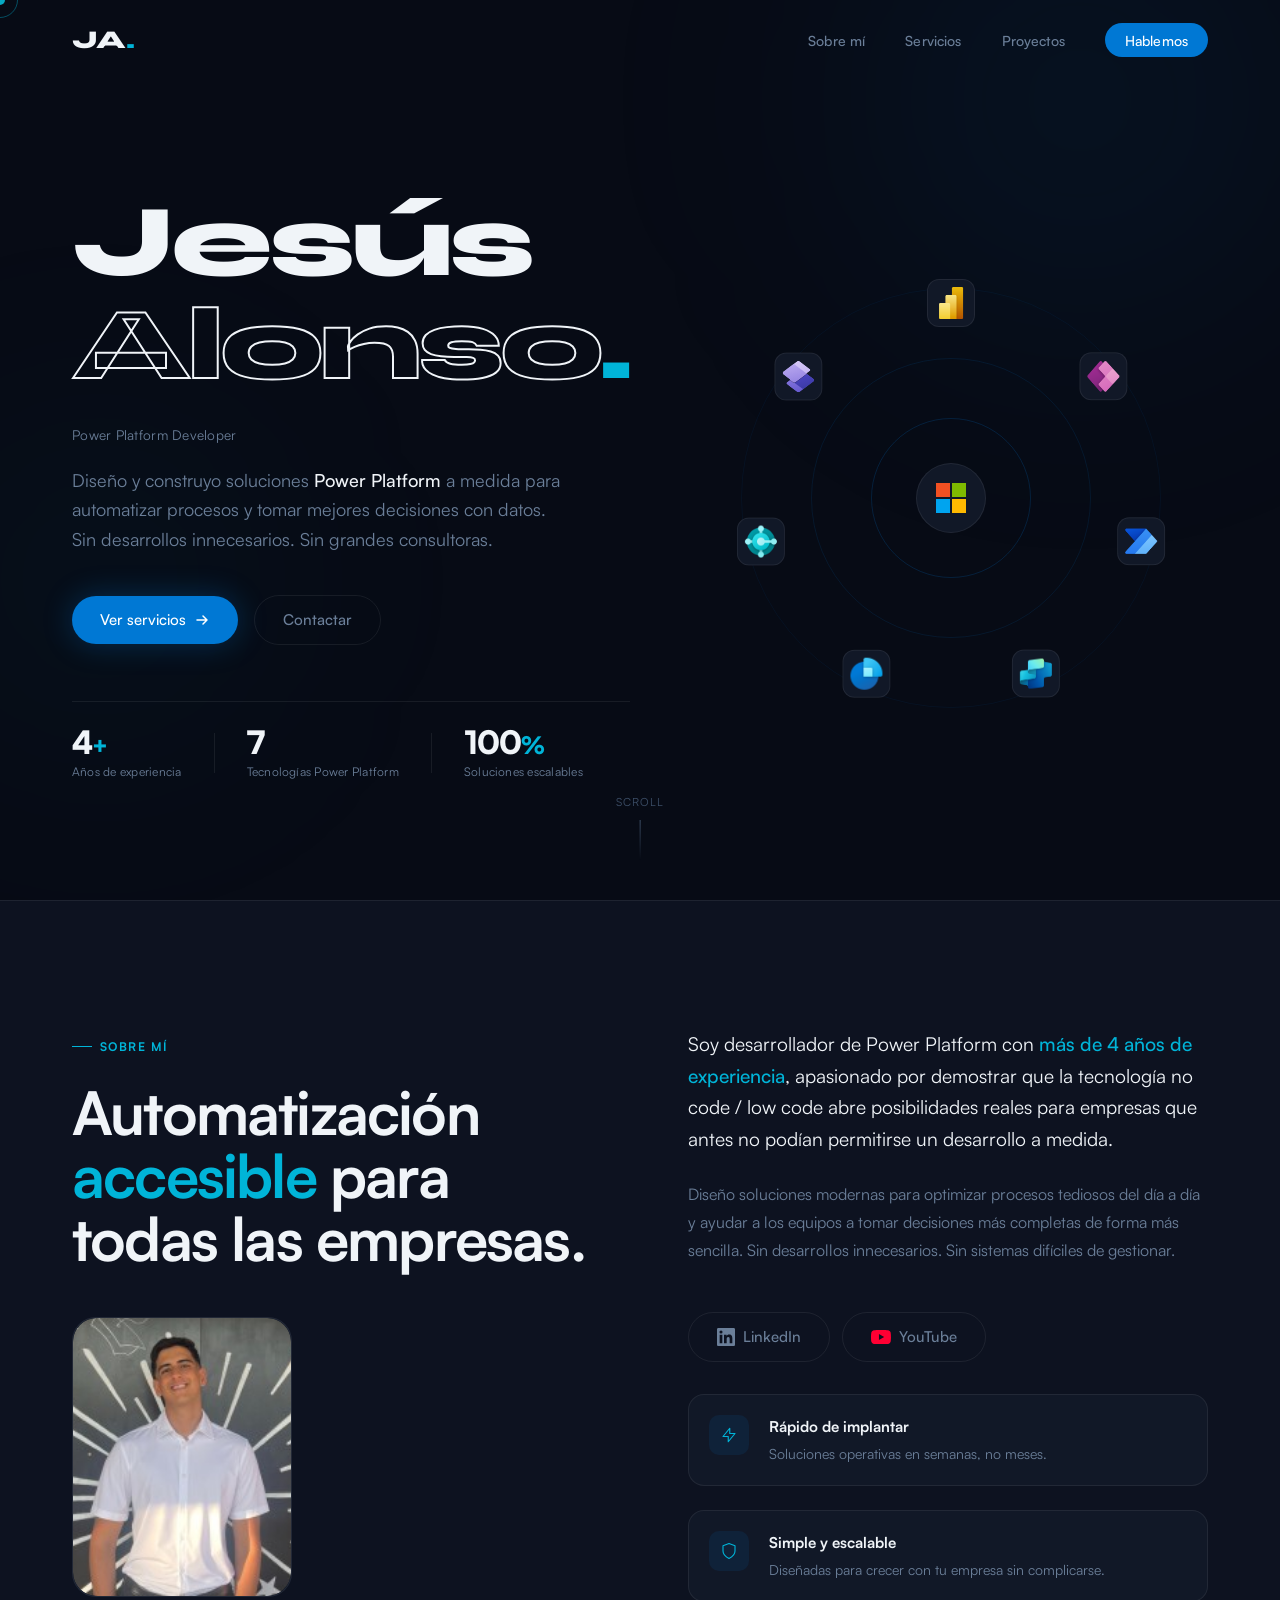
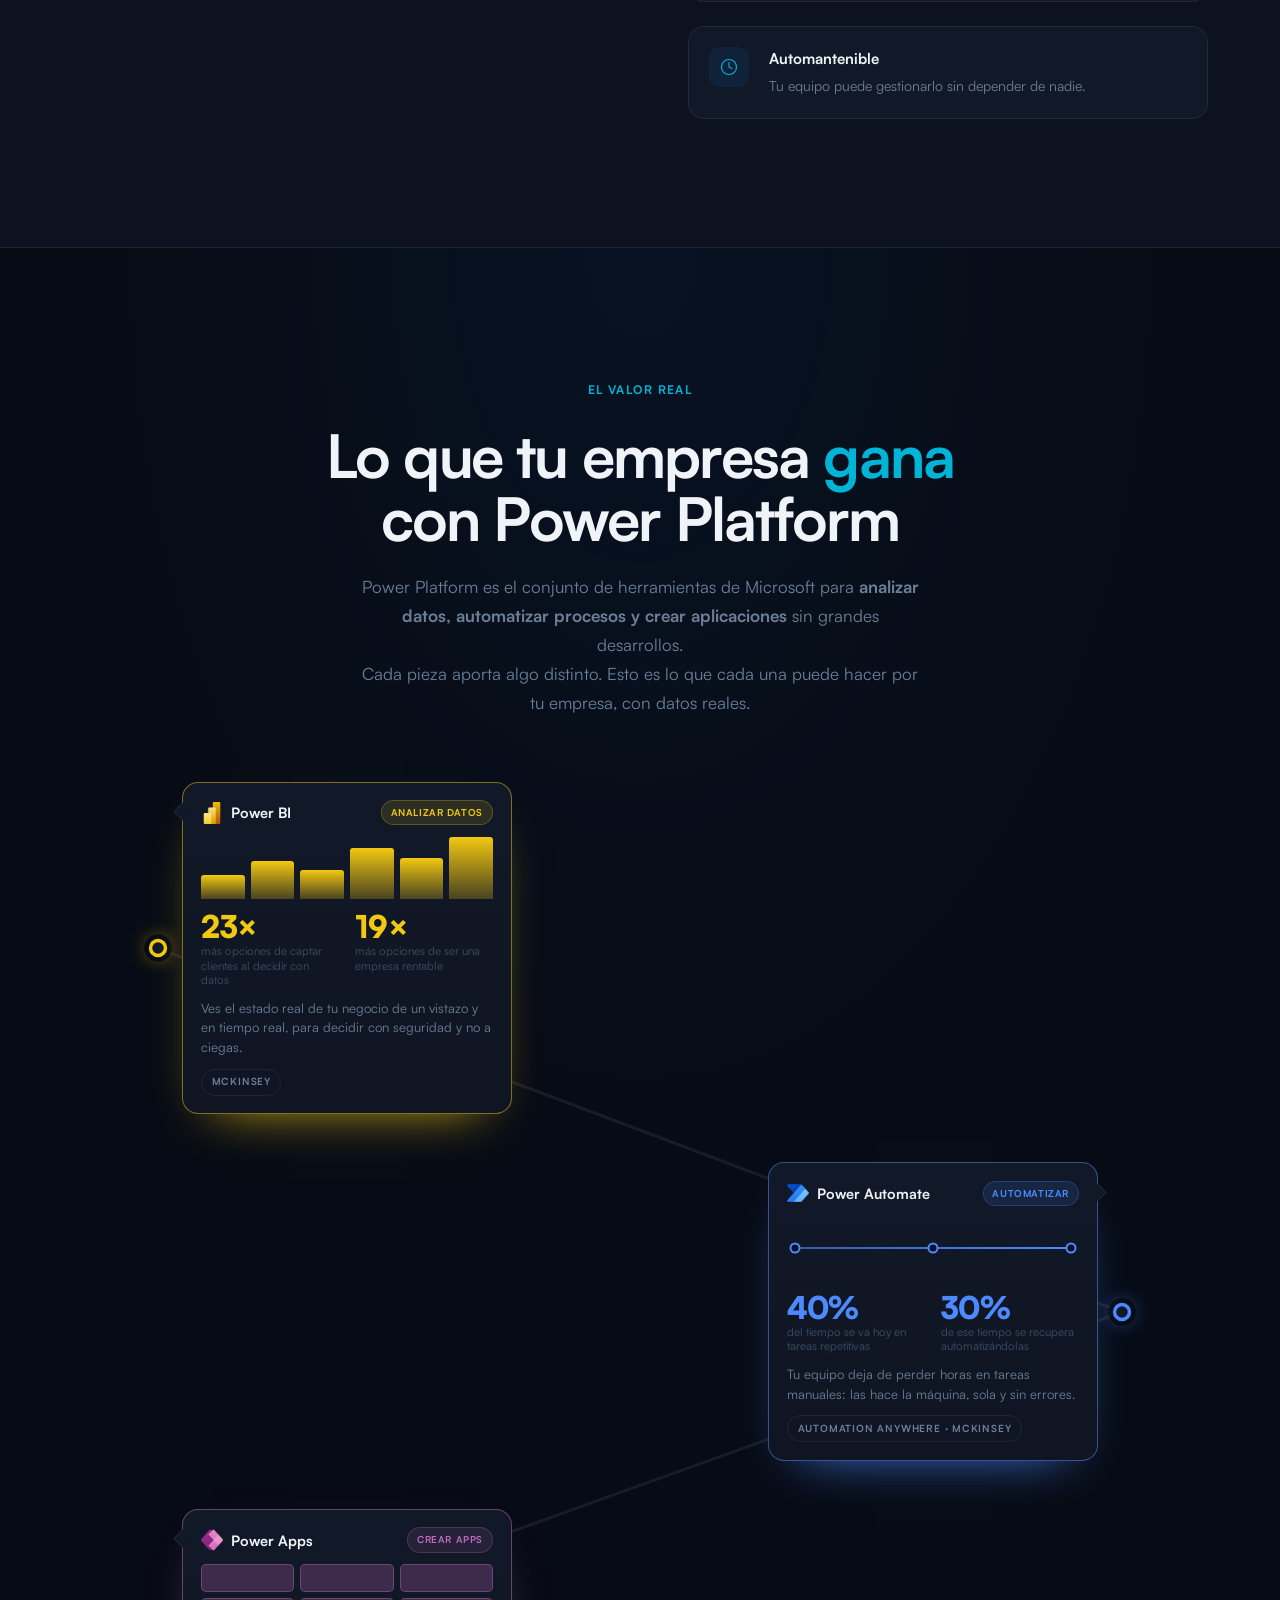
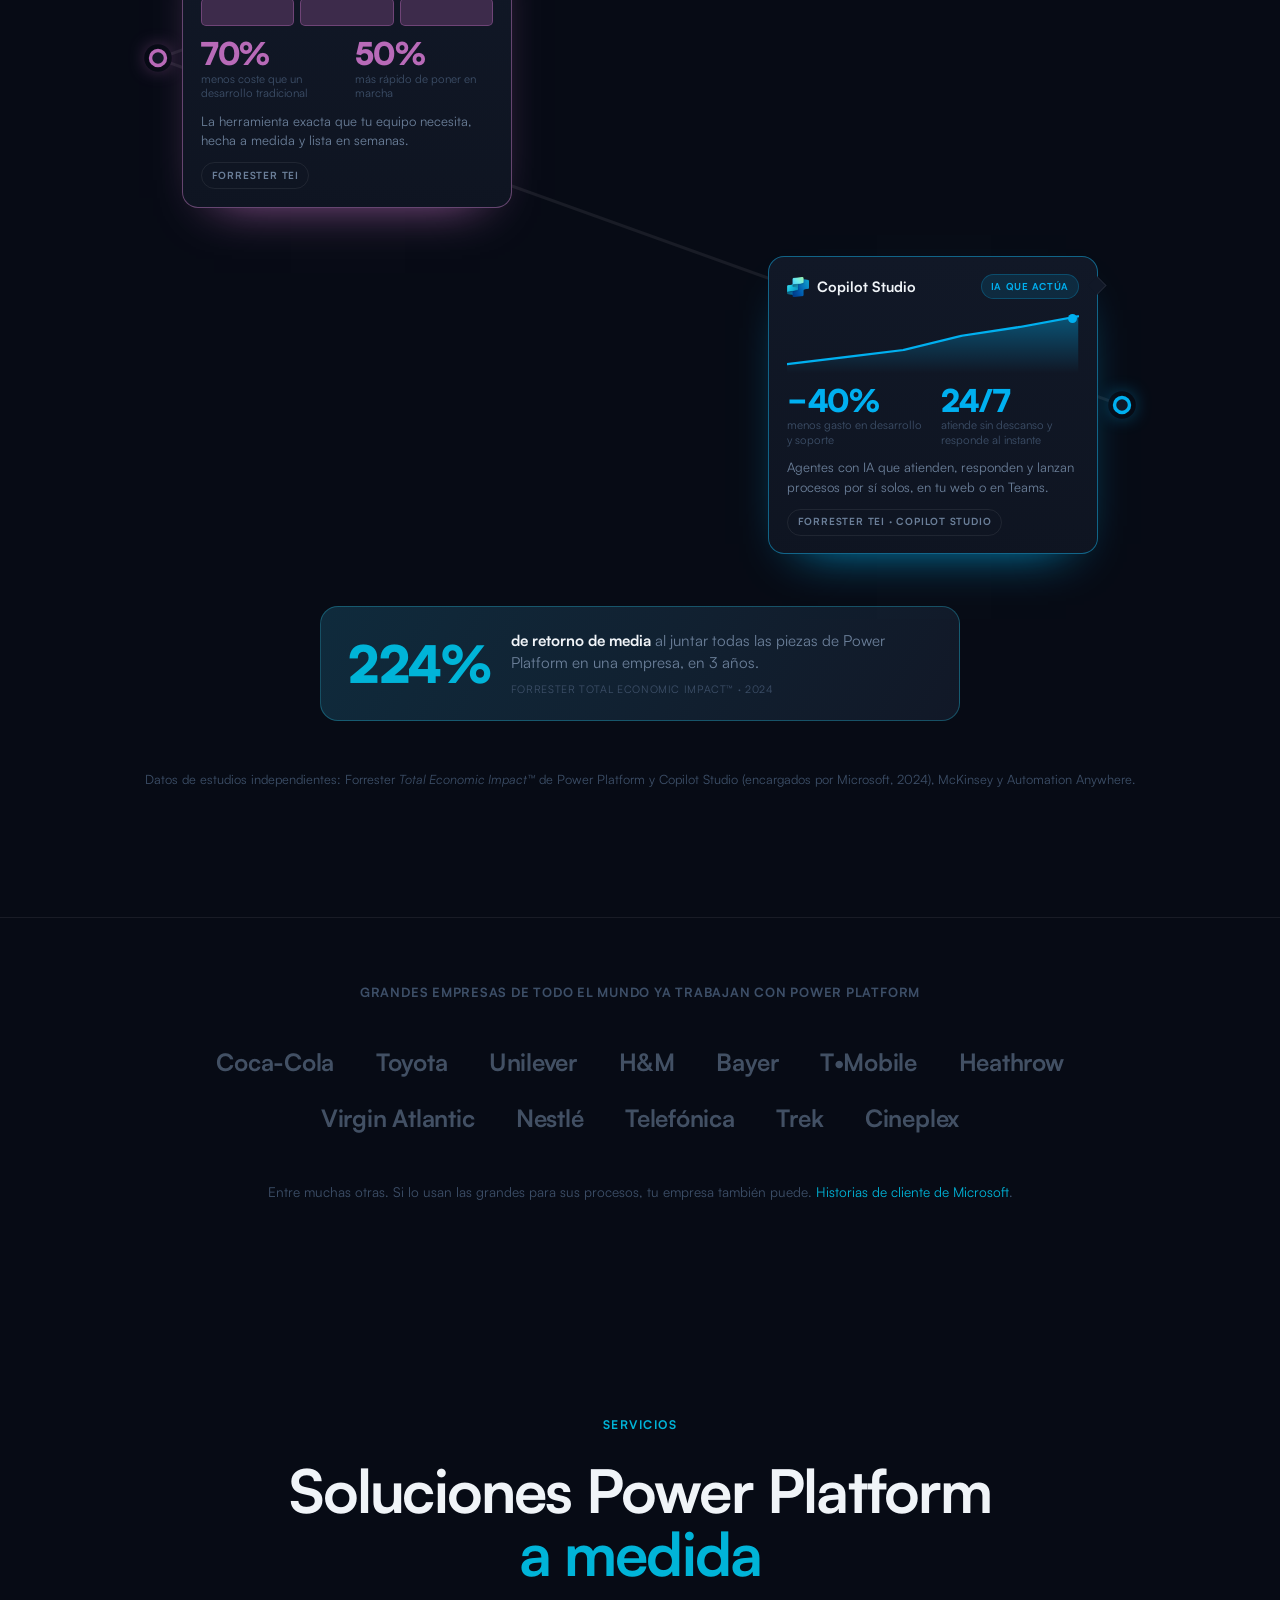
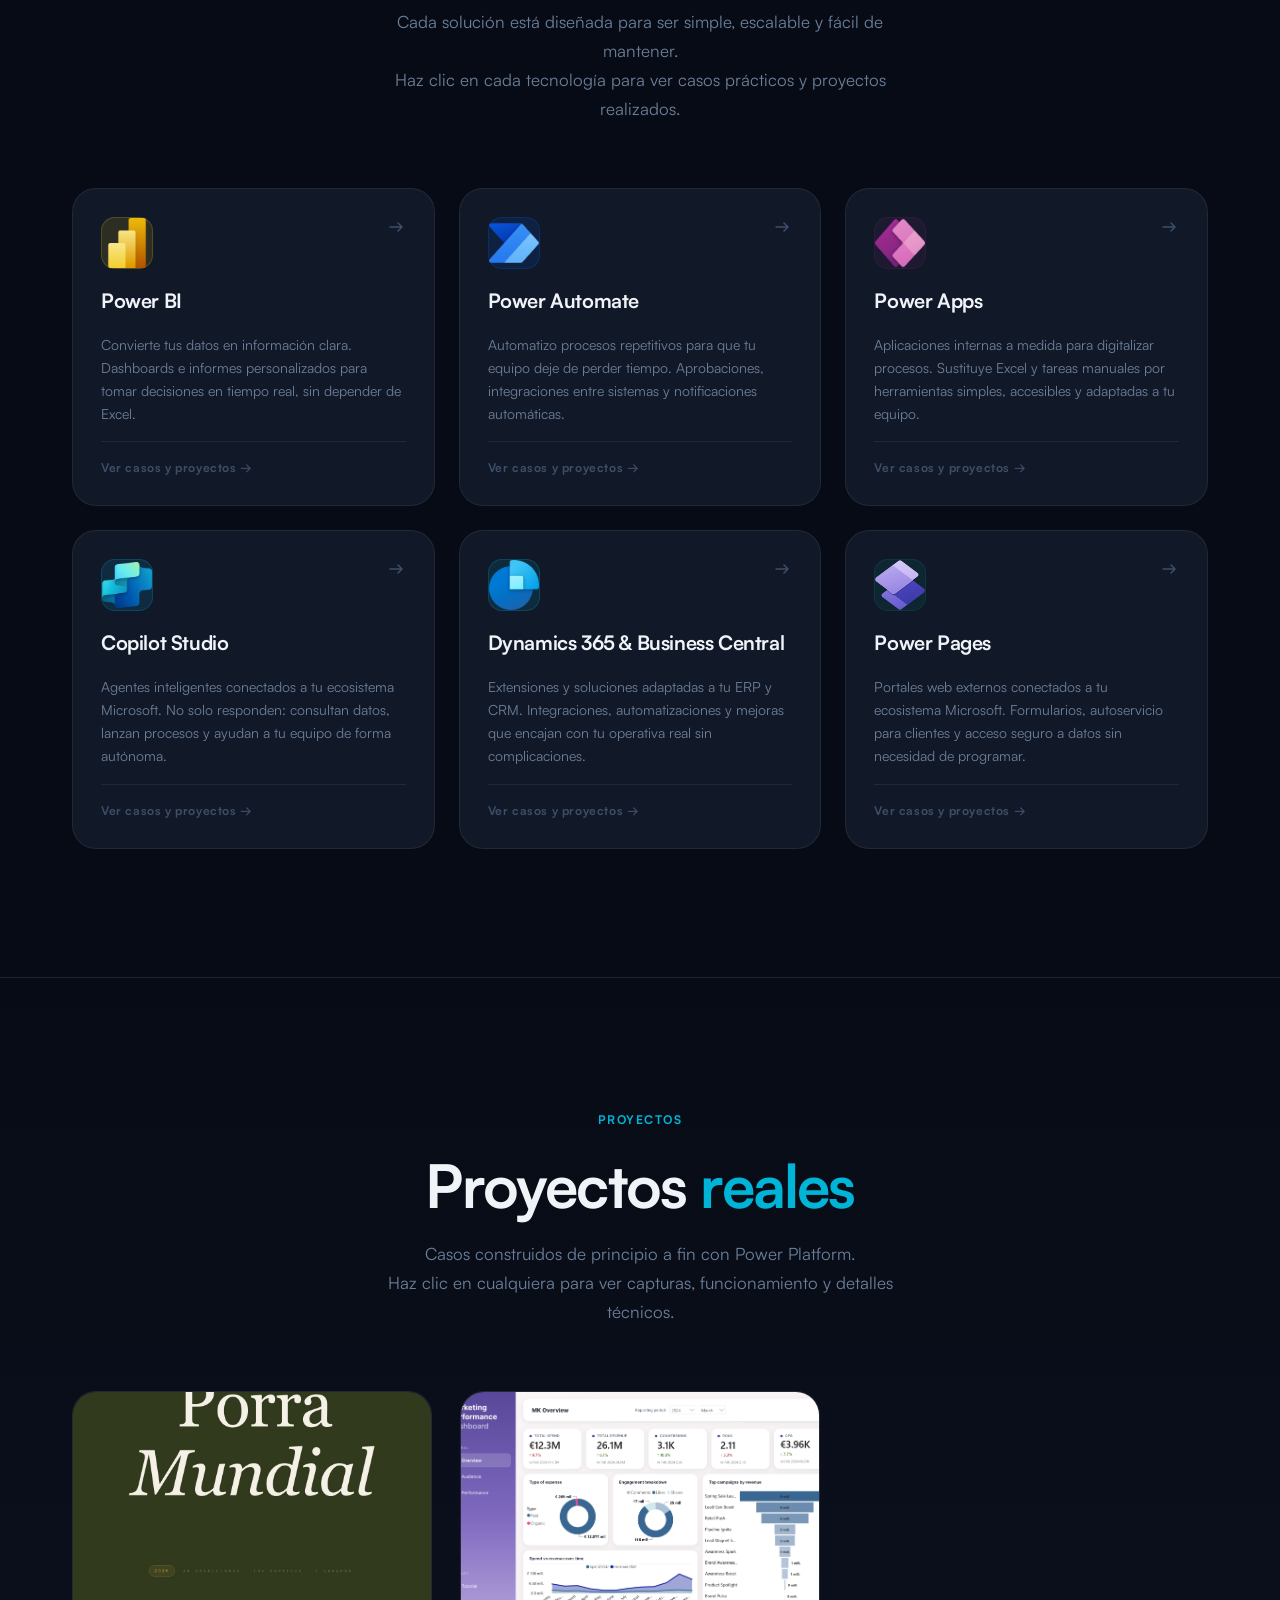
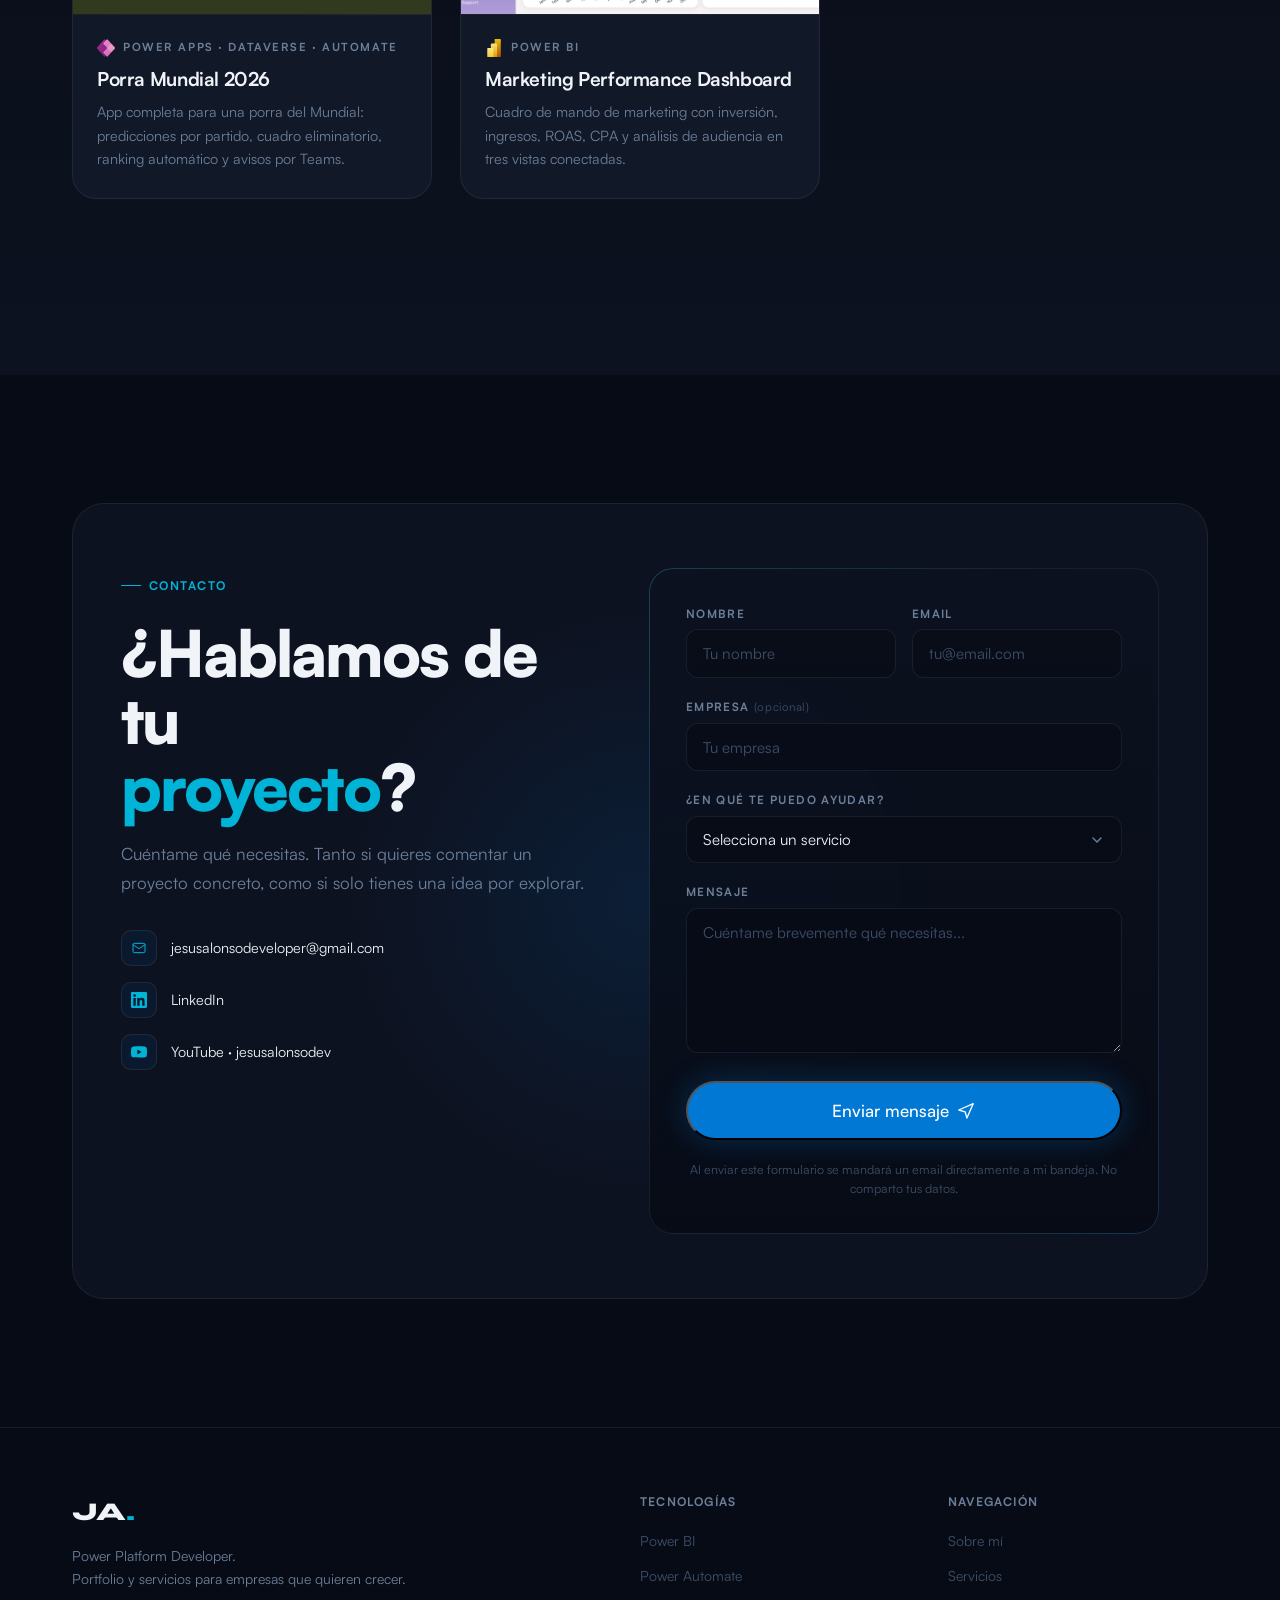
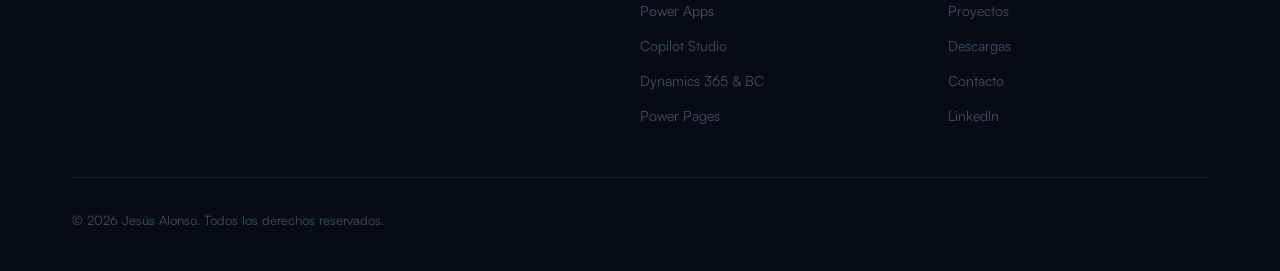
==== commit cfc650dc: "Fondo más limpio: elimina la textura de ruido y suaviza los halos - .noise desactivado (quita el gra" ====
--- a/index.html
+++ b/index.html
@@ -8,7 +8,7 @@
   <link rel="preconnect" href="https://fonts.googleapis.com" />
   <link rel="preconnect" href="https://fonts.gstatic.com" crossorigin />
   <link href="https://fonts.googleapis.com/css2?family=Syne:wght@400;500;600;700;800&family=DM+Sans:ital,opsz,wght@0,9..40,300;0,9..40,400;0,9..40,500;1,9..40,300&display=swap" rel="stylesheet" />
-  <link rel="stylesheet" href="css/styles.css?v=20260708" />
+  <link rel="stylesheet" href="css/styles.css?v=20260709" />
 </head>
 <body>
 
--- a/css/styles.css
+++ b/css/styles.css
@@ -110,12 +110,9 @@
 }
 
 /* ----------- NOISE / BG ----------- */
+/* Textura de ruido desactivada para un fondo más limpio. */
 .noise {
-  position: absolute;
-  inset: 0;
-  background-image: url("data:image/svg+xml,%3Csvg viewBox='0 0 256 256' xmlns='http://www.w3.org/2000/svg'%3E%3Cfilter id='noise'%3E%3CfeTurbulence type='fractalNoise' baseFrequency='0.9' numOctaves='4' stitchTiles='stitch'/%3E%3C/filter%3E%3Crect width='100%25' height='100%25' filter='url(%23noise)' opacity='0.04'/%3E%3C/svg%3E");
-  pointer-events: none;
-  z-index: 1;
+  display: none;
 }
 
 .grid-overlay {
@@ -336,25 +333,25 @@
 .glow {
   position: absolute;
   border-radius: 50%;
-  filter: blur(100px);
+  filter: blur(130px);
   pointer-events: none;
 }
 
 .glow-1 {
-  width: 600px;
-  height: 600px;
-  background: radial-gradient(circle, rgba(0,120,212,0.15) 0%, transparent 70%);
-  top: -200px;
-  right: -100px;
+  width: 640px;
+  height: 640px;
+  background: radial-gradient(circle, rgba(0,120,212,0.11) 0%, transparent 70%);
+  top: -220px;
+  right: -120px;
   animation: floatGlow 8s ease-in-out infinite;
 }
 
 .glow-2 {
-  width: 400px;
-  height: 400px;
-  background: radial-gradient(circle, rgba(0,180,216,0.1) 0%, transparent 70%);
+  width: 440px;
+  height: 440px;
+  background: radial-gradient(circle, rgba(0,180,216,0.07) 0%, transparent 70%);
   bottom: 100px;
-  left: -100px;
+  left: -120px;
   animation: floatGlow 10s ease-in-out infinite reverse;
 }
 
